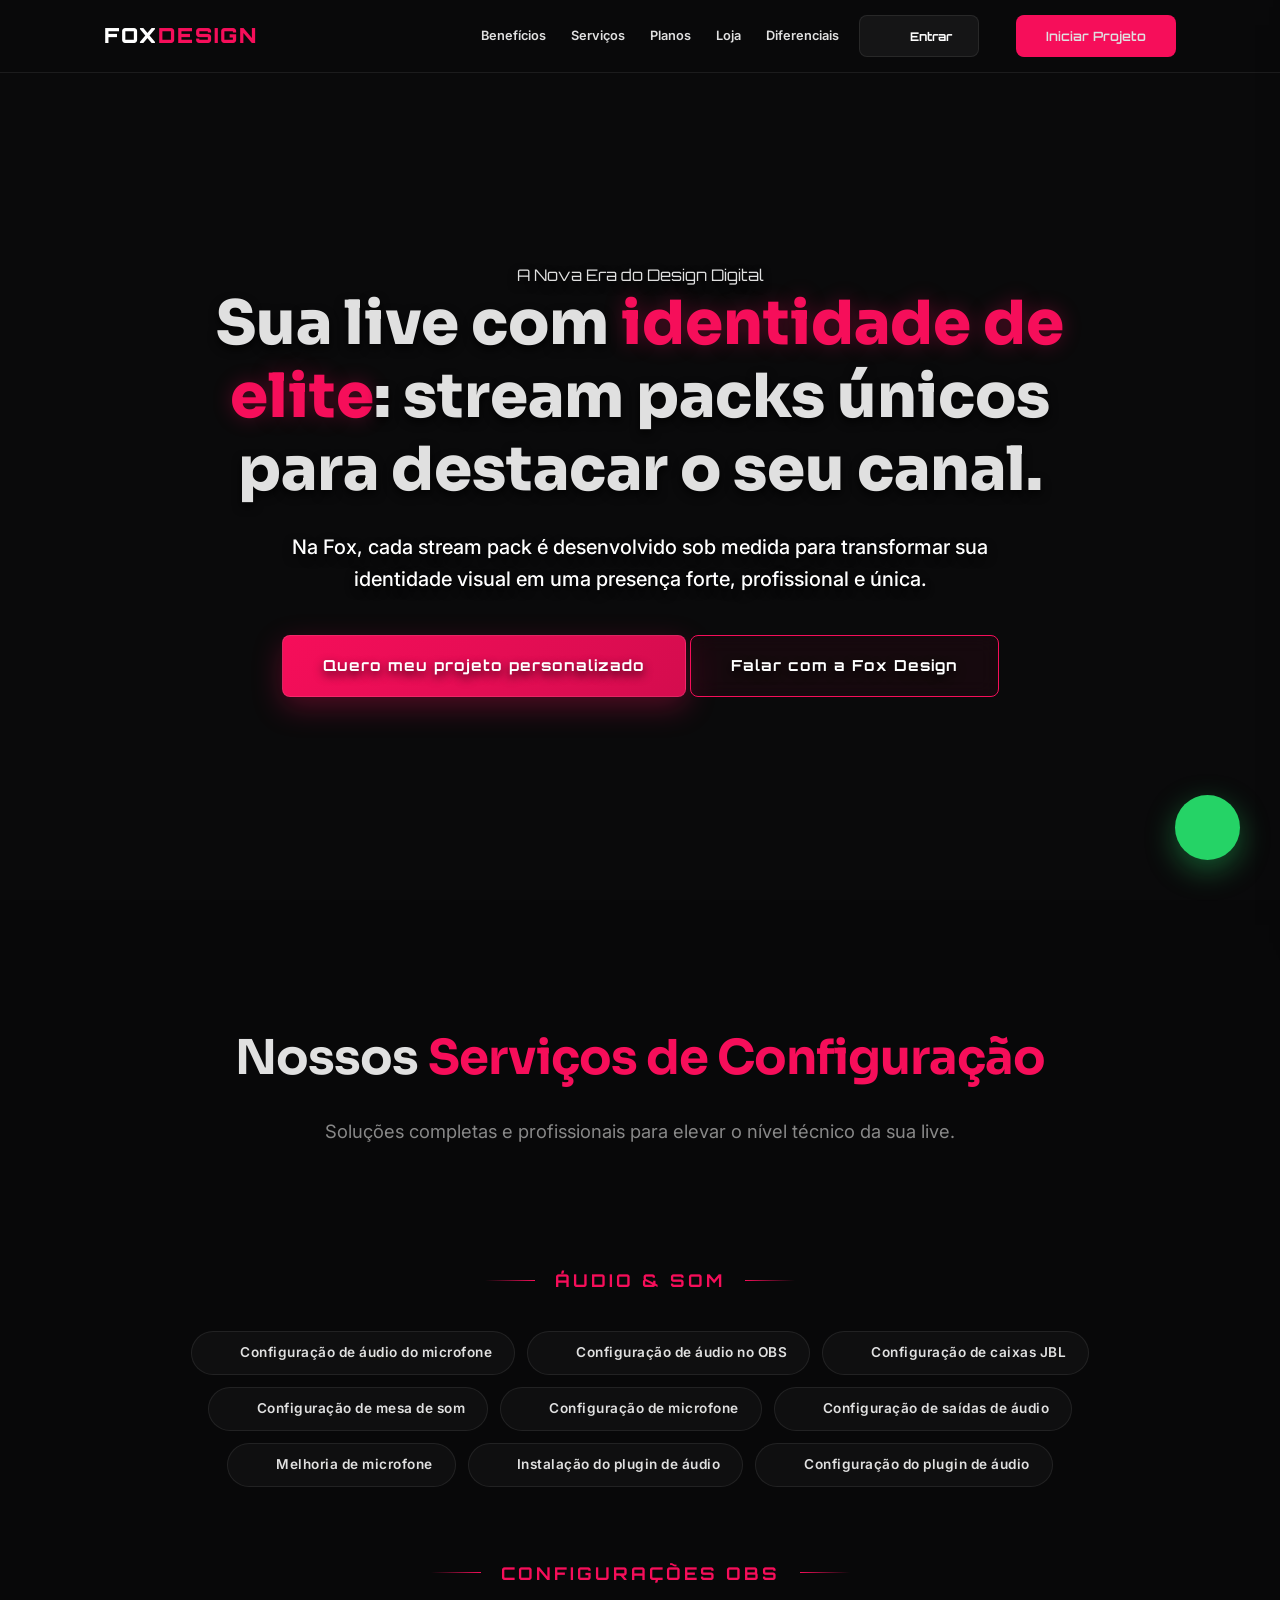
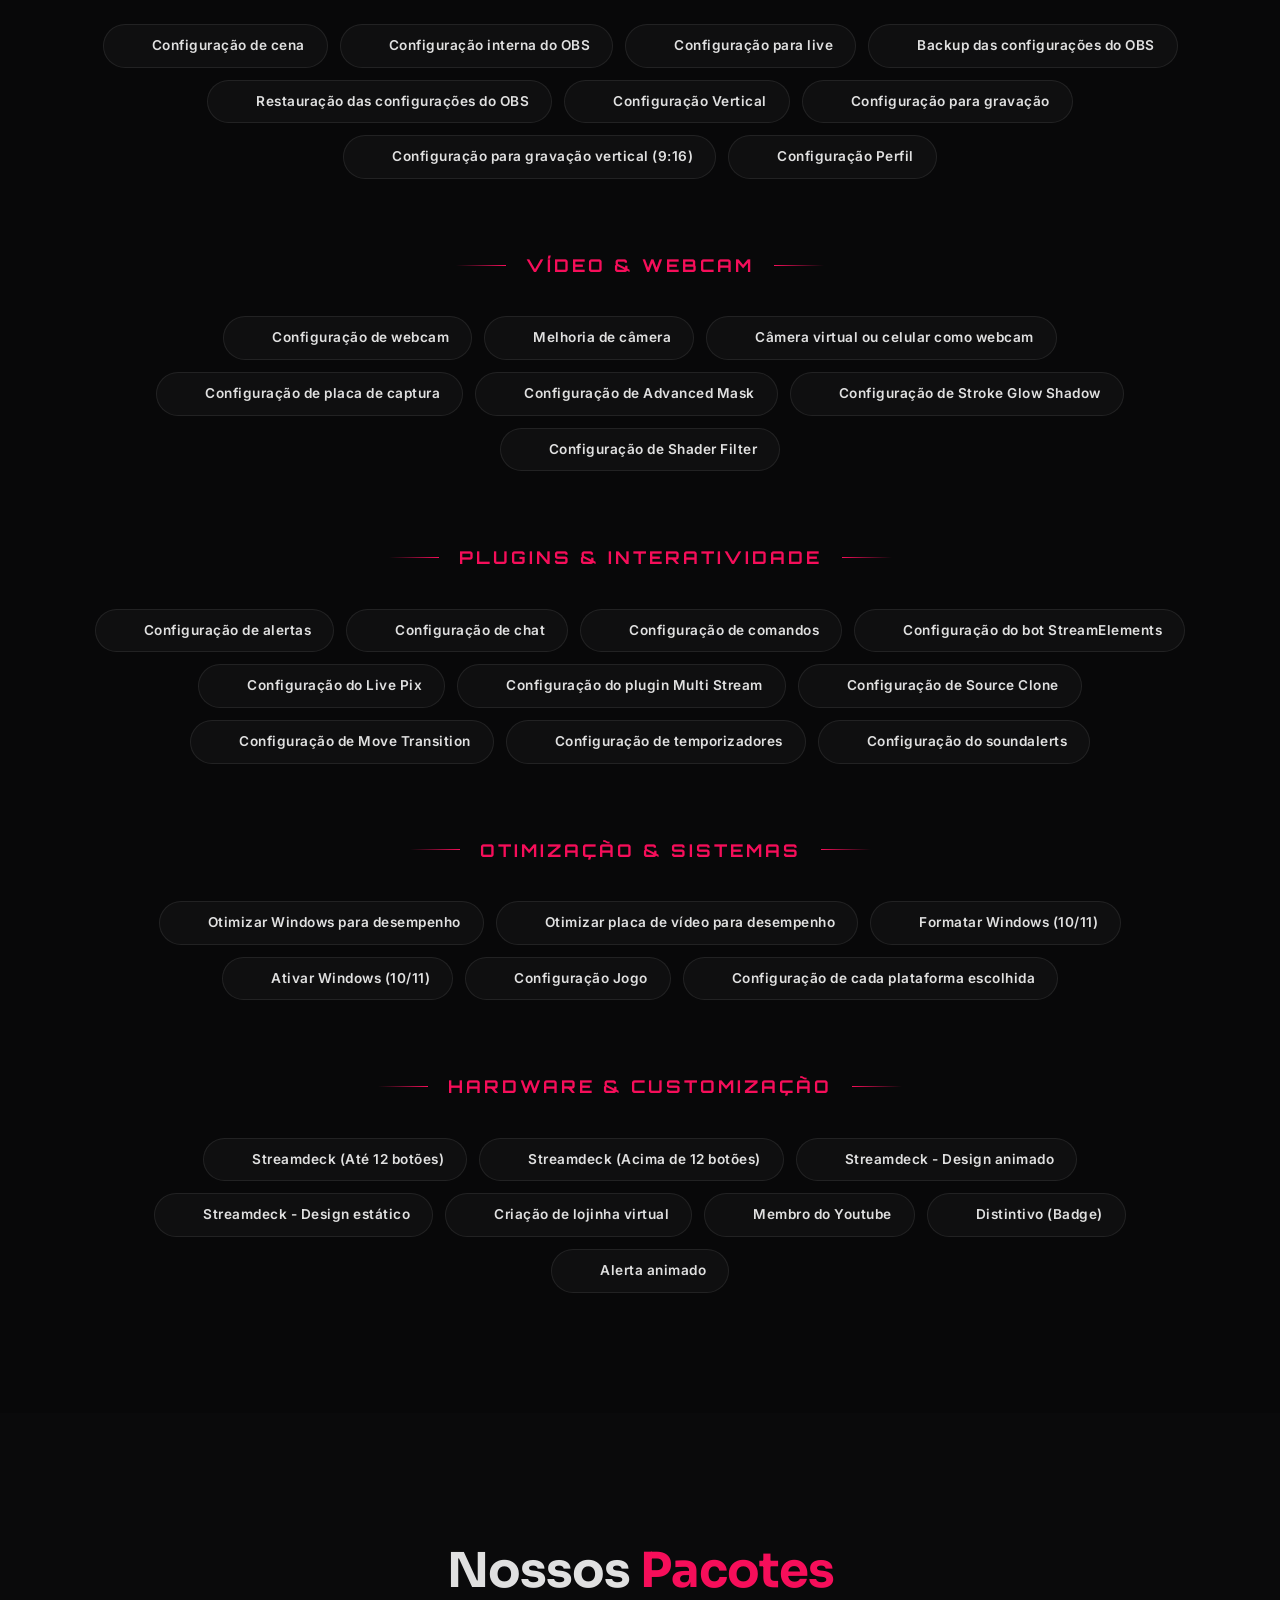
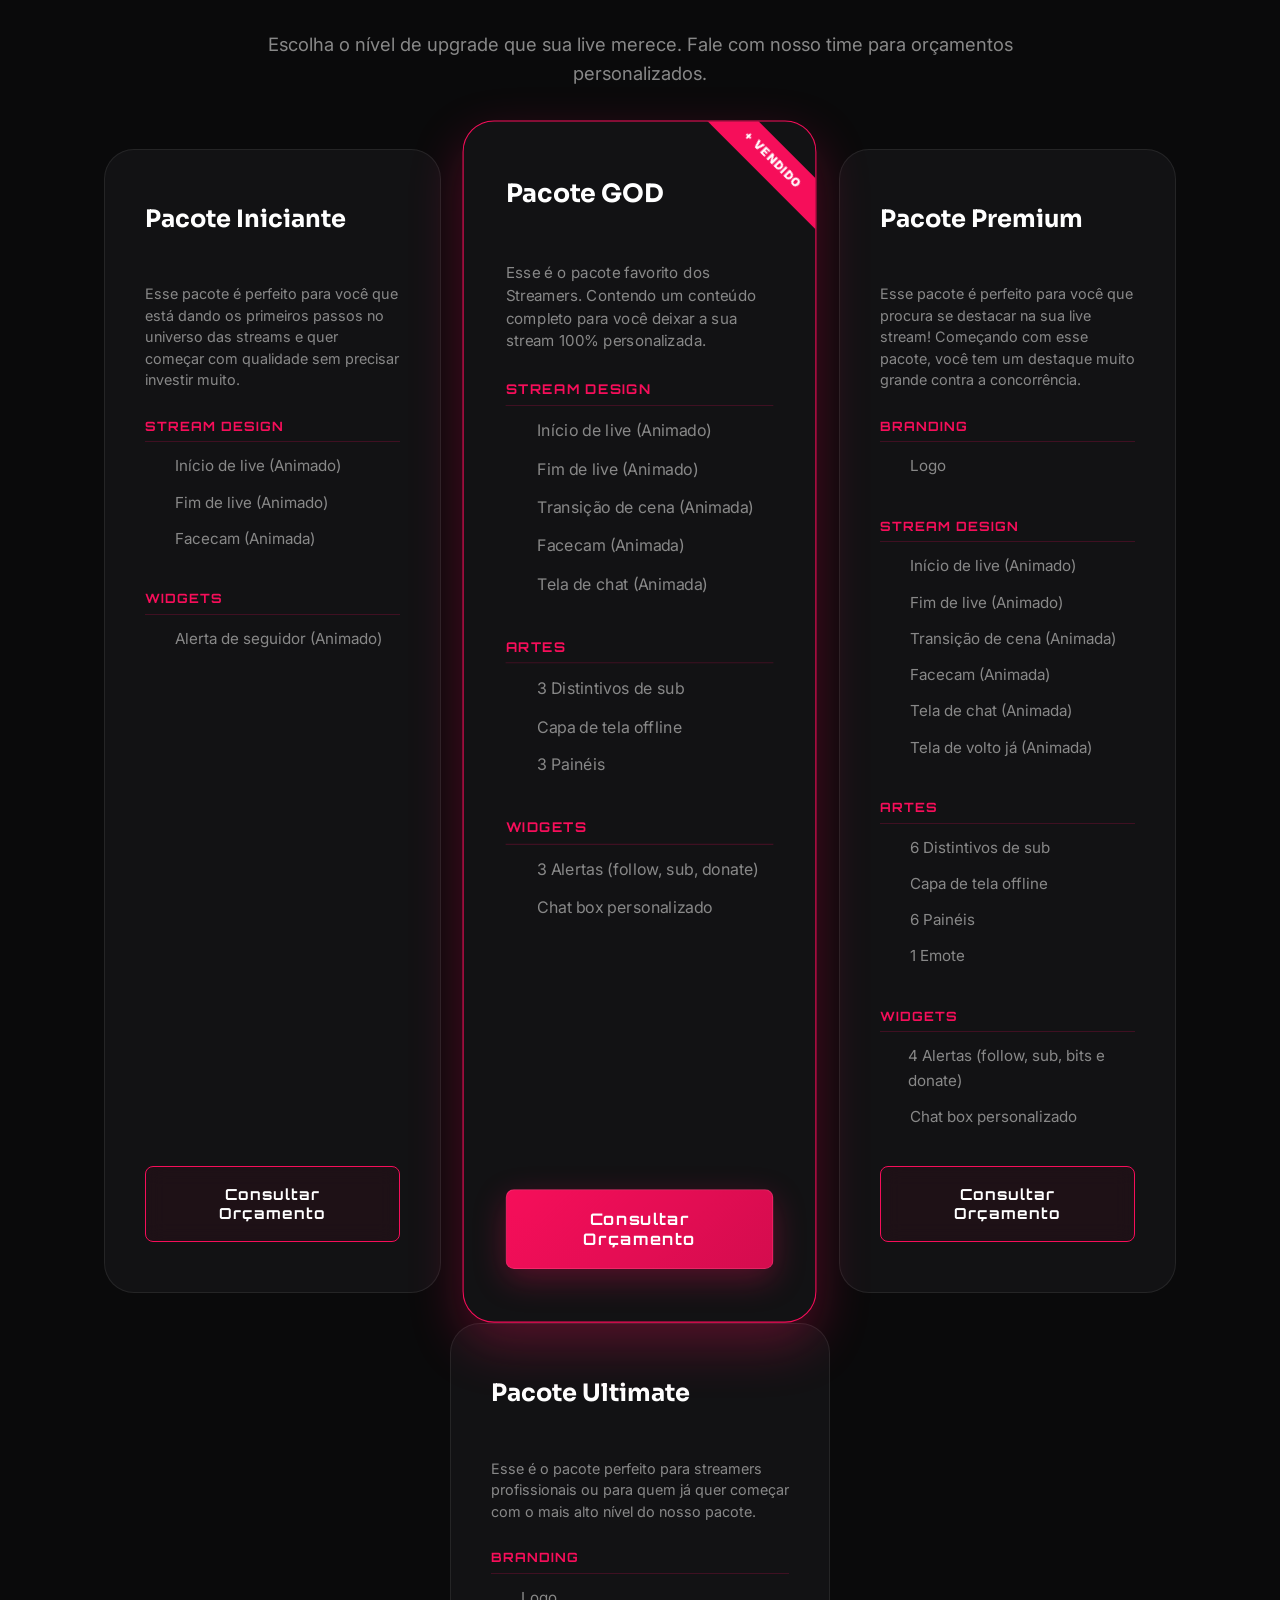
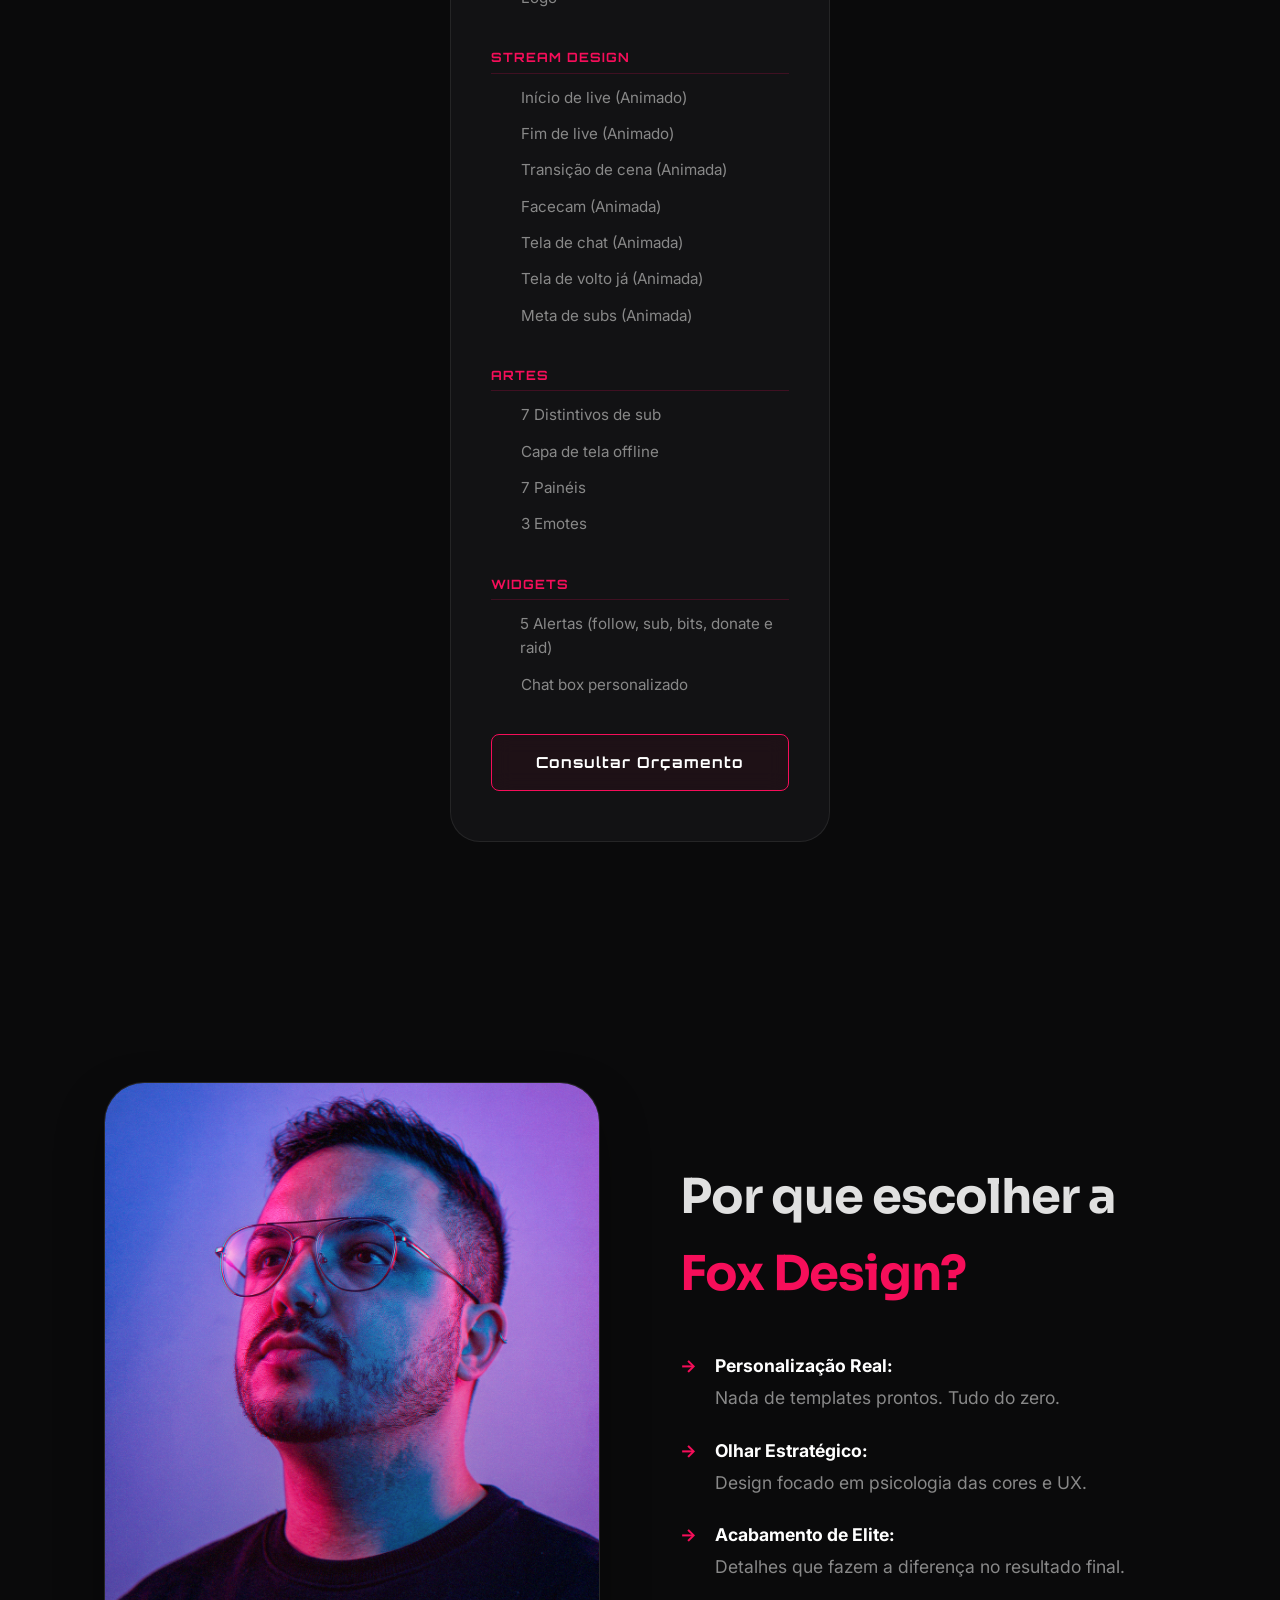
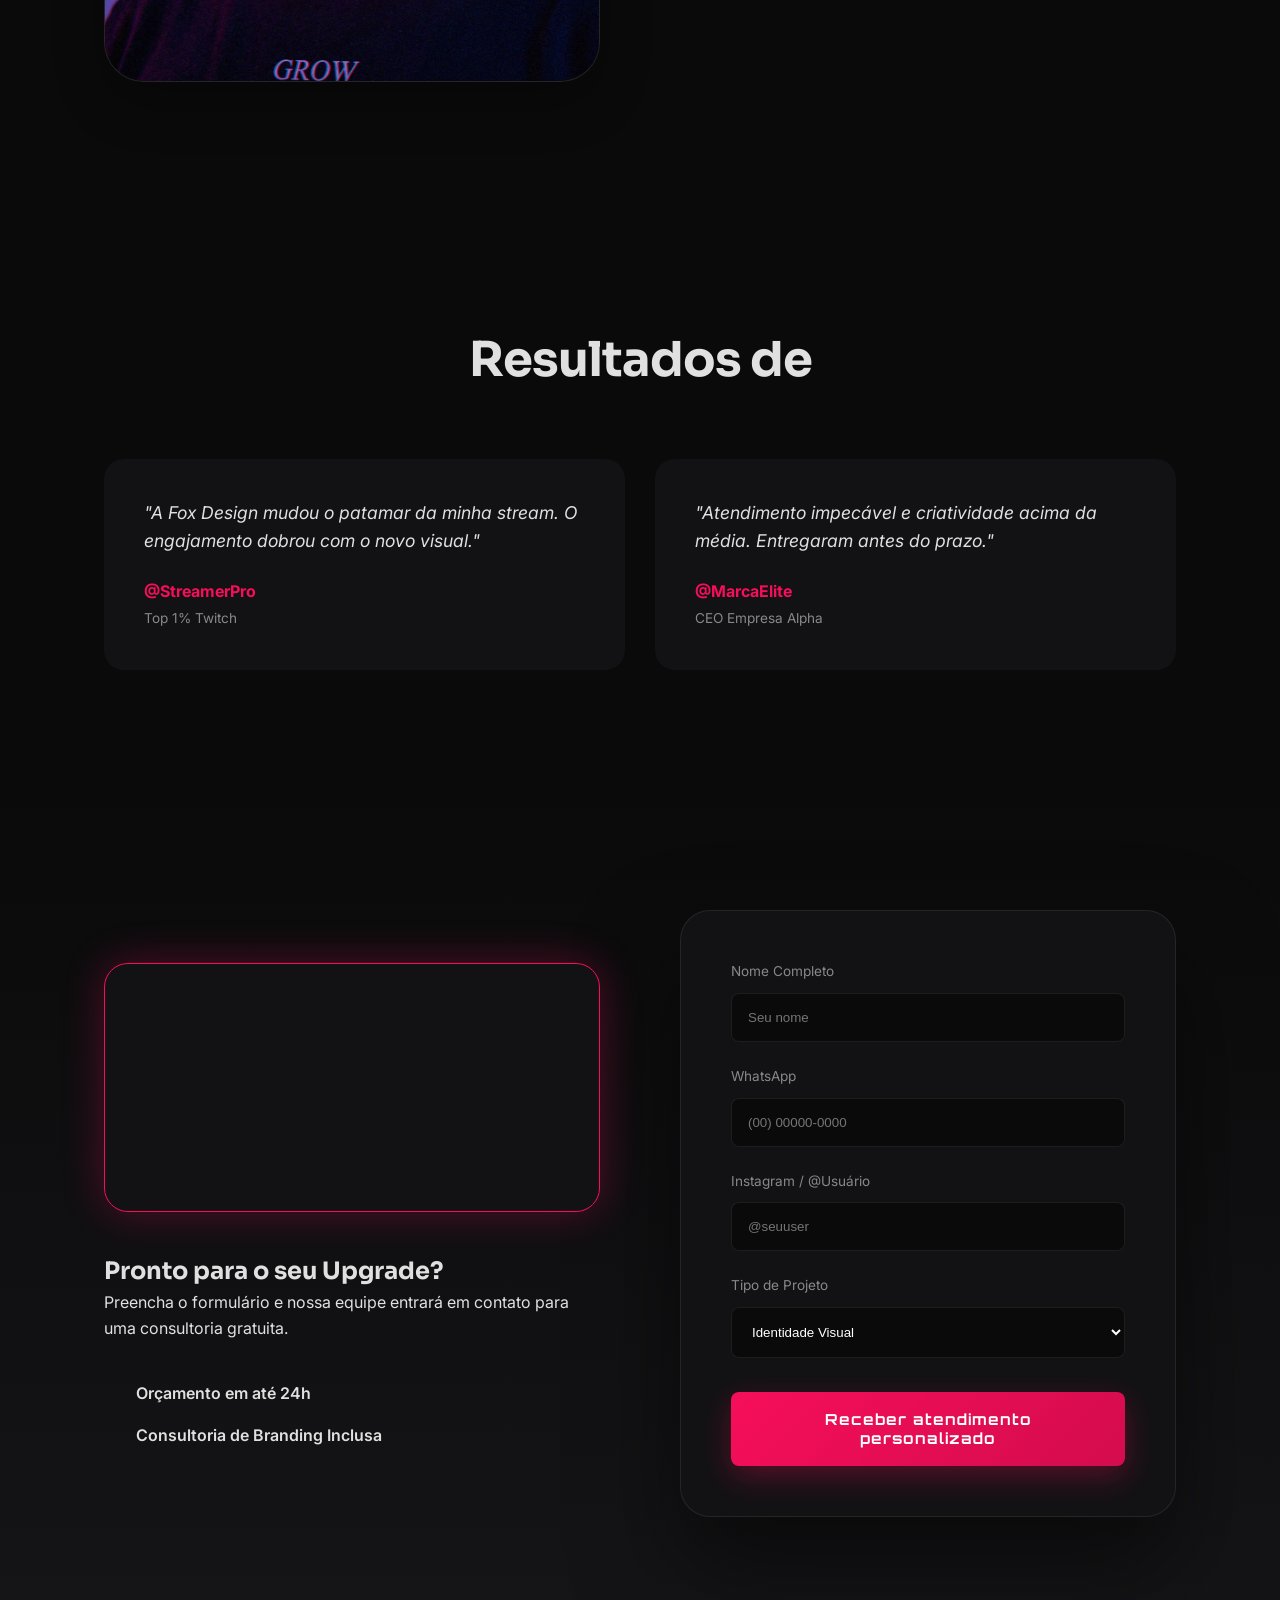
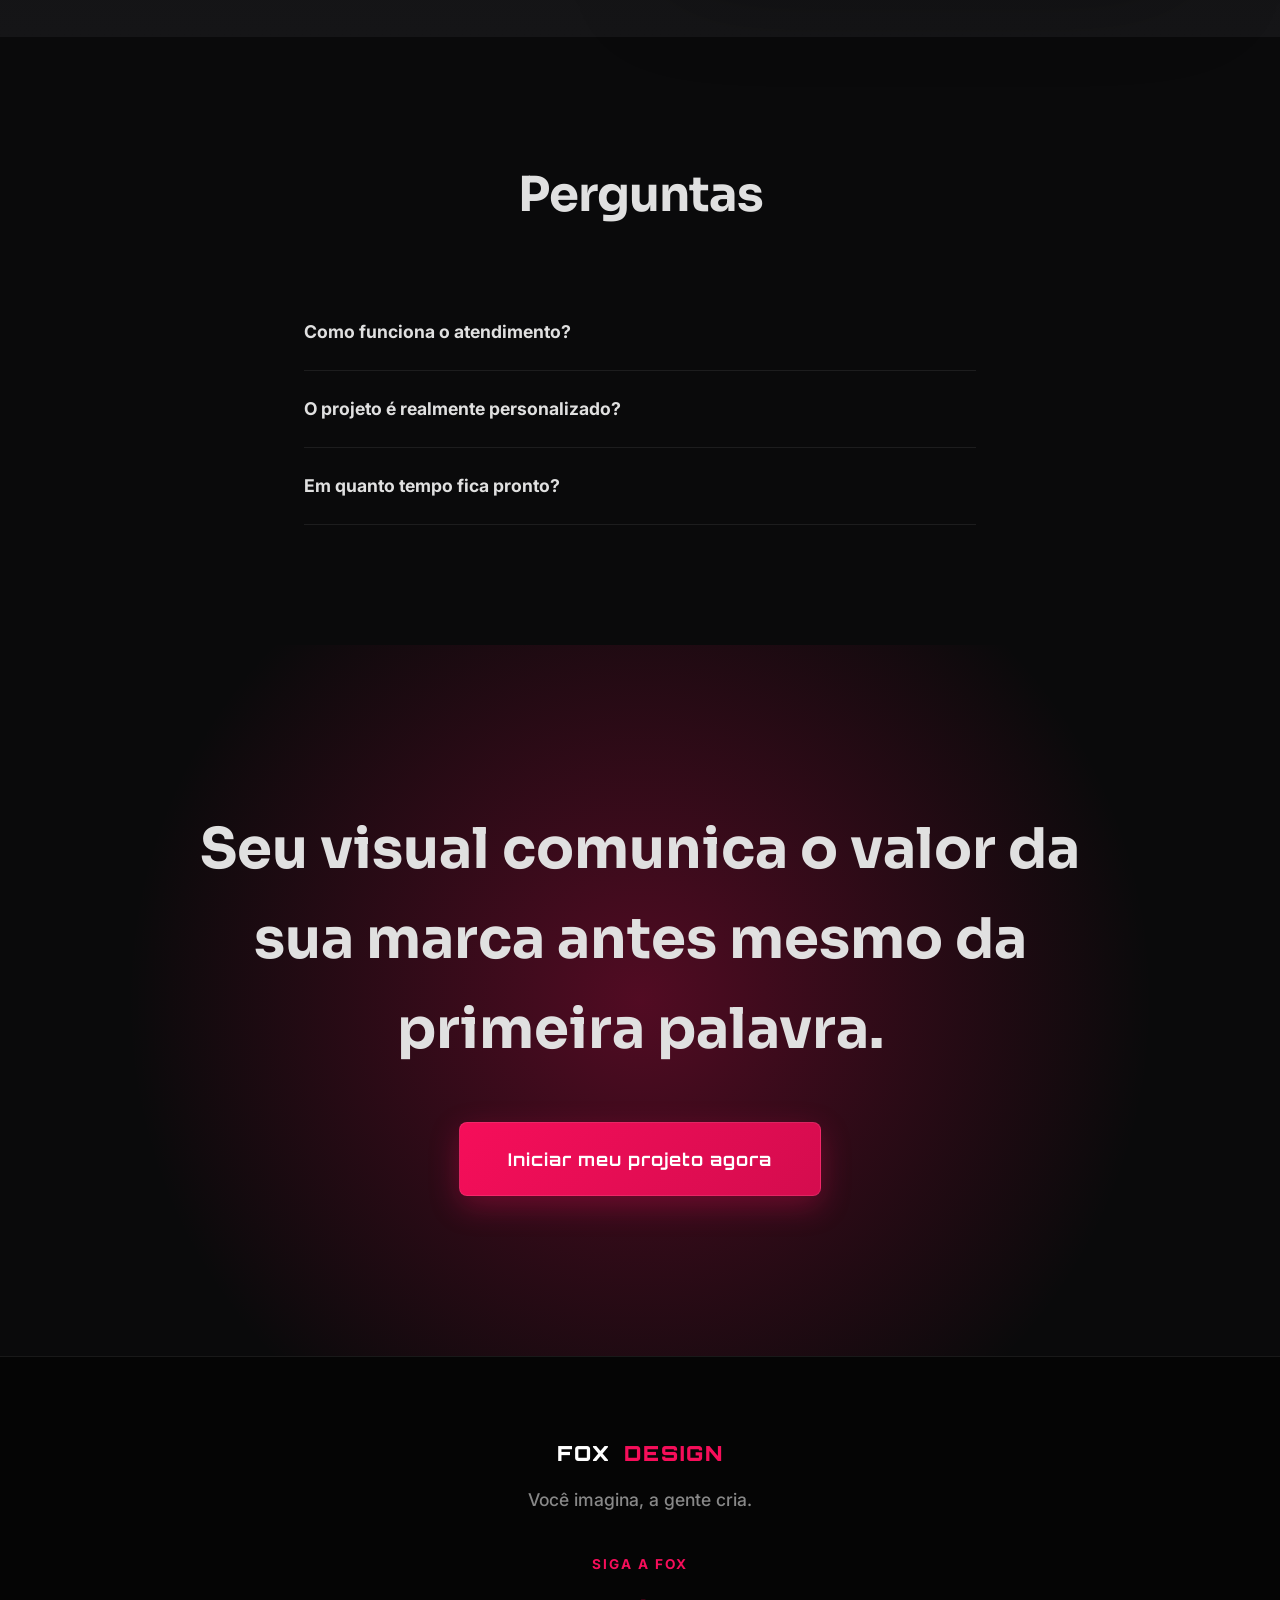
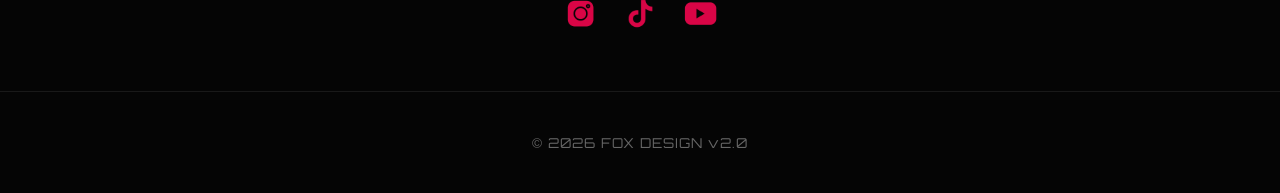
==== index.html @ 7b388c88 "feat: unify auth logic across pages using fox-core.js to ensure persistent login" ====
<!DOCTYPE html>
<html lang="pt-br">
<head>
    <!-- Google tag (gtag.js) -->
    <script async src="https://www.googletagmanager.com/gtag/js?id=G-SNCZE8P1T8"></script>
    <script>
      window.dataLayer = window.dataLayer || [];
      function gtag(){dataLayer.push(arguments);}
      gtag('js', new Date());

      gtag('config', 'G-SNCZE8P1T8');
    </script>
    <meta charset="UTF-8">
    <meta name="viewport" content="width=device-width, initial-scale=1.0">
    <meta http-equiv="Cache-Control" content="no-cache, no-store, must-revalidate">
    <meta http-equiv="Pragma" content="no-cache">
    <meta http-equiv="Expires" content="0">
    
    <!-- SEO & Meta Tags -->
    <title>FOX DESIGN | Identidade Visual Premium para Criadores e Marcas</title>
    <link rel="icon" type="image/png" href="assets/favicon.png">
    <link rel="apple-touch-icon" href="assets/favicon.png">
    <meta name="description" content="Transforme seu perfil em uma marca memorável com design estratégico de elite. Overlays, branding e soluções visuais para streamers e influenciadores.">
    <meta name="keywords" content="design, branding, streamers, overlays, identidade visual, fox design, jarvis ai">
    <meta property="og:title" content="FOX DESIGN | Elite Creative Agency">
    <meta property="og:description" content="O upgrade definitivo para o seu setup e marca digital.">
    <meta property="og:image" content="https://raw.githubusercontent.com/foxdeesignn/fox-design-app/main/story_jarvis_vivo.png">
    
    <!-- Fonts -->
    <link rel="preconnect" href="https://fonts.googleapis.com">
    <link rel="preconnect" href="https://fonts.gstatic.com" crossorigin>
    <link href="https://fonts.googleapis.com/css2?family=Orbitron:wght@400;700;900&family=Sora:wght@300;400;600;800&family=Inter:wght@300;400;700&display=swap" rel="stylesheet">
    
    <!-- Styles -->
    <link rel="stylesheet" href="style.css?v=2.1">
    
    <!-- Lucide Icons (CDN) -->
    <script src="https://unpkg.com/lucide@latest"></script>
    
    <!-- Supabase SDK -->
    <script src="https://cdn.jsdelivr.net/npm/@supabase/supabase-js@2"></script>
</head>
<body>

    <!-- Sticky Header -->
    <header class="main-nav">
        <div class="nav-container">
            <a href="#" class="logo">FOX<span>DESIGN</span></a>
            <nav class="desktop-nav" id="mainNav">
                <a href="#beneficios">Benefícios</a>
                <a href="#servicos">Serviços</a>
                <a href="#planos">Planos</a>
                <a href="loja.html">Loja</a>
                <a href="#por-que-nos">Diferenciais</a>
                <div class="nav-auth-group">
                    <button class="btn-login" id="loginBtn">
                        <i data-lucide="user"></i>
                        <span>Entrar</span>
                    </button>
                    <a href="#contato" class="nav-cta">Iniciar Projeto</a>
                </div>
            </nav>
            <button class="mobile-menu-toggle" id="menuToggle">
                <i data-lucide="menu"></i>
            </button>
        </div>
        <div class="nav-overlay" id="navOverlay"></div>
    </header>

    <!-- 1. Hero Section -->
    <section class="hero">
        <div class="hero-video-bg">
            <video autoplay loop muted playsinline>
                <source src="elgato.mp4" type="video/mp4">
            </video>
        </div>
        <div class="hero-content">
            <span class="badge">A Nova Era do Design Digital</span>
            <h1>Sua live com <span>identidade de elite</span>: stream packs únicos para destacar o seu canal.</h1>
            <p>Na Fox, cada stream pack é desenvolvido sob medida para transformar sua identidade visual em uma presença forte, profissional e única.</p>
            <div class="hero-btns">
                <a href="#contato" class="btn btn-primary">Quero meu projeto personalizado</a>
                <a href="https://wa.me/5516997149568" class="btn btn-secondary">Falar com a Fox Design</a>
            </div>
        </div>
    </section>

    <!-- 3. Serviços -->
    <section id="servicos" class="services">
        <div class="services-container">
            <h2 class="section-title">Nossos <span>Serviços de Configuração</span></h2>
            <p class="section-subtitle">Soluções completas e profissionais para elevar o nível técnico da sua live.</p>
            
            <div class="services-grid-full">
                <!-- Áudio & Som -->
                <h3 class="services-category-title">Áudio & Som</h3>
                <div class="service-card-mini"><i data-lucide="mic"></i> <span>Configuração de áudio do microfone</span></div>
                <div class="service-card-mini"><i data-lucide="volume-2"></i> <span>Configuração de áudio no OBS</span></div>
                <div class="service-card-mini"><i data-lucide="speakers"></i> <span>Configuração de caixas JBL</span></div>
                <div class="service-card-mini"><i data-lucide="music"></i> <span>Configuração de mesa de som</span></div>
                <div class="service-card-mini"><i data-lucide="mic-2"></i> <span>Configuração de microfone</span></div>
                <div class="service-card-mini"><i data-lucide="headphones"></i> <span>Configuração de saídas de áudio</span></div>
                <div class="service-card-mini"><i data-lucide="zap"></i> <span>Melhoria de microfone</span></div>
                <div class="service-card-mini"><i data-lucide="download"></i> <span>Instalação do plugin de áudio</span></div>
                <div class="service-card-mini"><i data-lucide="settings-2"></i> <span>Configuração do plugin de áudio</span></div>

                <!-- Configurações OBS -->
                <h3 class="services-category-title">Configurações OBS</h3>
                <div class="service-card-mini"><i data-lucide="layout"></i> <span>Configuração de cena</span></div>
                <div class="service-card-mini"><i data-lucide="video"></i> <span>Configuração interna do OBS</span></div>
                <div class="service-card-mini"><i data-lucide="monitor"></i> <span>Configuração para live</span></div>
                <div class="service-card-mini"><i data-lucide="save"></i> <span>Backup das configurações do OBS</span></div>
                <div class="service-card-mini"><i data-lucide="refresh-cw"></i> <span>Restauração das configurações do OBS</span></div>
                <div class="service-card-mini"><i data-lucide="smartphone"></i> <span>Configuração Vertical</span></div>
                <div class="service-card-mini"><i data-lucide="clapperboard"></i> <span>Configuração para gravação</span></div>
                <div class="service-card-mini"><i data-lucide="film"></i> <span>Configuração para gravação vertical (9:16)</span></div>
                <div class="service-card-mini"><i data-lucide="user"></i> <span>Configuração Perfil</span></div>

                <!-- Vídeo & Webcam -->
                <h3 class="services-category-title">Vídeo & Webcam</h3>
                <div class="service-card-mini"><i data-lucide="camera"></i> <span>Configuração de webcam</span></div>
                <div class="service-card-mini"><i data-lucide="sparkles"></i> <span>Melhoria de câmera</span></div>
                <div class="service-card-mini"><i data-lucide="smartphone"></i> <span>Câmera virtual ou celular como webcam</span></div>
                <div class="service-card-mini"><i data-lucide="cpu"></i> <span>Configuração de placa de captura</span></div>
                <div class="service-card-mini"><i data-lucide="layers"></i> <span>Configuração de Advanced Mask</span></div>
                <div class="service-card-mini"><i data-lucide="palette"></i> <span>Configuração de Stroke Glow Shadow</span></div>
                <div class="service-card-mini"><i data-lucide="filter"></i> <span>Configuração de Shader Filter</span></div>

                <!-- Plugins & Interatividade -->
                <h3 class="services-category-title">Plugins & Interatividade</h3>
                <div class="service-card-mini"><i data-lucide="bell"></i> <span>Configuração de alertas</span></div>
                <div class="service-card-mini"><i data-lucide="message-square"></i> <span>Configuração de chat</span></div>
                <div class="service-card-mini"><i data-lucide="terminal"></i> <span>Configuração de comandos</span></div>
                <div class="service-card-mini"><i data-lucide="bot"></i> <span>Configuração do bot StreamElements</span></div>
                <div class="service-card-mini"><i data-lucide="dollar-sign"></i> <span>Configuração do Live Pix</span></div>
                <div class="service-card-mini"><i data-lucide="share-2"></i> <span>Configuração do plugin Multi Stream</span></div>
                <div class="service-card-mini"><i data-lucide="copy"></i> <span>Configuração de Source Clone</span></div>
                <div class="service-card-mini"><i data-lucide="move"></i> <span>Configuração de Move Transition</span></div>
                <div class="service-card-mini"><i data-lucide="clock"></i> <span>Configuração de temporizadores</span></div>
                <div class="service-card-mini"><i data-lucide="play"></i> <span>Configuração do soundalerts</span></div>

                <!-- Otimização & Sistemas -->
                <h3 class="services-category-title">Otimização & Sistemas</h3>
                <div class="service-card-mini"><i data-lucide="wind"></i> <span>Otimizar Windows para desempenho</span></div>
                <div class="service-card-mini"><i data-lucide="activity"></i> <span>Otimizar placa de vídeo para desempenho</span></div>
                <div class="service-card-mini"><i data-lucide="hard-drive"></i> <span>Formatar Windows (10/11)</span></div>
                <div class="service-card-mini"><i data-lucide="check-square"></i> <span>Ativar Windows (10/11)</span></div>
                <div class="service-card-mini"><i data-lucide="gamepad-2"></i> <span>Configuração Jogo</span></div>
                <div class="service-card-mini"><i data-lucide="globe"></i> <span>Configuração de cada plataforma escolhida</span></div>

                <!-- Hardware & Customização -->
                <h3 class="services-category-title">Hardware & Customização</h3>
                <div class="service-card-mini"><i data-lucide="grid"></i> <span>Streamdeck (Até 12 botões)</span></div>
                <div class="service-card-mini"><i data-lucide="layout-grid"></i> <span>Streamdeck (Acima de 12 botões)</span></div>
                <div class="service-card-mini"><i data-lucide="smile"></i> <span>Streamdeck - Design animado</span></div>
                <div class="service-card-mini"><i data-lucide="image"></i> <span>Streamdeck - Design estático</span></div>
                <div class="service-card-mini"><i data-lucide="shopping-cart"></i> <span>Criação de lojinha virtual</span></div>
                <div class="service-card-mini"><i data-lucide="youtube"></i> <span>Membro do Youtube</span></div>
                <div class="service-card-mini"><i data-lucide="award"></i> <span>Distintivo (Badge)</span></div>
                <div class="service-card-mini"><i data-lucide="zap"></i> <span>Alerta animado</span></div>
            </div>
        </div>
    </section>

    <!-- 3.5 Nossos Pacotes (Checkout Mercado Pago) -->
    <section id="planos" class="pricing">
        <div class="container">
            <h2 class="section-title">Nossos <span>Pacotes</span></h2>
            <p class="section-subtitle">Escolha o nível de upgrade que sua live merece. Fale com nosso time para orçamentos personalizados.</p>
            
            <div class="pricing-grid">
                <!-- Pacote Iniciante -->
                <div class="pricing-card" data-glow>
                    <div data-glow></div>
                    <div class="pricing-header">
                        <h3>Pacote Iniciante</h3>
                    </div>
                    <p class="package-desc">Esse pacote é perfeito para você que está dando os primeiros passos no universo das streams e quer começar com qualidade sem precisar investir muito.</p>
                    
                    <h4 class="feature-category">STREAM DESIGN</h4>
                    <ul class="pricing-features">
                        <li><i data-lucide="check-circle"></i> Início de live (Animado)</li>
                        <li><i data-lucide="check-circle"></i> Fim de live (Animado)</li>
                        <li><i data-lucide="check-circle"></i> Facecam (Animada)</li>
                    </ul>

                    <h4 class="feature-category">WIDGETS</h4>
                    <ul class="pricing-features">
                        <li><i data-lucide="check-circle"></i> Alerta de seguidor (Animado)</li>
                    </ul>
                    <button onclick="startCheckout('pacote_iniciante')" class="btn btn-secondary" style="margin-top: auto;">Consultar Orçamento</button>
                </div>

                <!-- Pacote God -->
                <div class="pricing-card featured" data-glow>
                    <div data-glow></div>
                    <div class="pricing-badge">+ VENDIDO</div>
                    <div class="pricing-header">
                        <h3>Pacote GOD</h3>
                    </div>
                    <p class="package-desc">Esse é o pacote favorito dos Streamers. Contendo um conteúdo completo para você deixar a sua stream 100% personalizada.</p>
                    
                    <h4 class="feature-category">STREAM DESIGN</h4>
                    <ul class="pricing-features">
                        <li><i data-lucide="check-circle"></i> Início de live (Animado)</li>
                        <li><i data-lucide="check-circle"></i> Fim de live (Animado)</li>
                        <li><i data-lucide="check-circle"></i> Transição de cena (Animada)</li>
                        <li><i data-lucide="check-circle"></i> Facecam (Animada)</li>
                        <li><i data-lucide="check-circle"></i> Tela de chat (Animada)</li>
                    </ul>

                    <h4 class="feature-category">ARTES</h4>
                    <ul class="pricing-features">
                        <li><i data-lucide="check-circle"></i> 3 Distintivos de sub</li>
                        <li><i data-lucide="check-circle"></i> Capa de tela offline</li>
                        <li><i data-lucide="check-circle"></i> 3 Painéis</li>
                    </ul>

                    <h4 class="feature-category">WIDGETS</h4>
                    <ul class="pricing-features">
                        <li><i data-lucide="check-circle"></i> 3 Alertas (follow, sub, donate)</li>
                        <li><i data-lucide="check-circle"></i> Chat box personalizado</li>
                    </ul>
                    <button onclick="startCheckout('pacote_god')" class="btn btn-primary" style="margin-top: auto;">Consultar Orçamento</button>
                </div>

                <!-- Pacote Premium -->
                <div class="pricing-card" data-glow>
                    <div data-glow></div>
                    <div class="pricing-header">
                        <h3>Pacote Premium</h3>
                    </div>
                    <p class="package-desc">Esse pacote é perfeito para você que procura se destacar na sua live stream! Começando com esse pacote, você tem um destaque muito grande contra a concorrência.</p>
                    
                    <h4 class="feature-category">BRANDING</h4>
                    <ul class="pricing-features">
                        <li><i data-lucide="check-circle"></i> Logo</li>
                    </ul>

                    <h4 class="feature-category">STREAM DESIGN</h4>
                    <ul class="pricing-features">
                        <li><i data-lucide="check-circle"></i> Início de live (Animado)</li>
                        <li><i data-lucide="check-circle"></i> Fim de live (Animado)</li>
                        <li><i data-lucide="check-circle"></i> Transição de cena (Animada)</li>
                        <li><i data-lucide="check-circle"></i> Facecam (Animada)</li>
                        <li><i data-lucide="check-circle"></i> Tela de chat (Animada)</li>
                        <li><i data-lucide="check-circle"></i> Tela de volto já (Animada)</li>
                    </ul>

                    <h4 class="feature-category">ARTES</h4>
                    <ul class="pricing-features">
                        <li><i data-lucide="check-circle"></i> 6 Distintivos de sub</li>
                        <li><i data-lucide="check-circle"></i> Capa de tela offline</li>
                        <li><i data-lucide="check-circle"></i> 6 Painéis</li>
                        <li><i data-lucide="check-circle"></i> 1 Emote</li>
                    </ul>

                    <h4 class="feature-category">WIDGETS</h4>
                    <ul class="pricing-features">
                        <li><i data-lucide="check-circle"></i> 4 Alertas (follow, sub, bits e donate)</li>
                        <li><i data-lucide="check-circle"></i> Chat box personalizado</li>
                    </ul>
                    <button onclick="startCheckout('pacote_premium')" class="btn btn-secondary" style="margin-top: auto;">Consultar Orçamento</button>
                </div>

                <!-- Pacote Ultimate -->
                <div class="pricing-card" data-glow>
                    <div data-glow></div>
                    <div class="pricing-header">
                        <h3>Pacote Ultimate</h3>
                    </div>
                    <p class="package-desc">Esse é o pacote perfeito para streamers profissionais ou para quem já quer começar com o mais alto nível do nosso pacote.</p>
                    
                    <h4 class="feature-category">BRANDING</h4>
                    <ul class="pricing-features">
                        <li><i data-lucide="check-circle"></i> Logo</li>
                    </ul>

                    <h4 class="feature-category">STREAM DESIGN</h4>
                    <ul class="pricing-features">
                        <li><i data-lucide="check-circle"></i> Início de live (Animado)</li>
                        <li><i data-lucide="check-circle"></i> Fim de live (Animado)</li>
                        <li><i data-lucide="check-circle"></i> Transição de cena (Animada)</li>
                        <li><i data-lucide="check-circle"></i> Facecam (Animada)</li>
                        <li><i data-lucide="check-circle"></i> Tela de chat (Animada)</li>
                        <li><i data-lucide="check-circle"></i> Tela de volto já (Animada)</li>
                        <li><i data-lucide="check-circle"></i> Meta de subs (Animada)</li>
                    </ul>

                    <h4 class="feature-category">ARTES</h4>
                    <ul class="pricing-features">
                        <li><i data-lucide="check-circle"></i> 7 Distintivos de sub</li>
                        <li><i data-lucide="check-circle"></i> Capa de tela offline</li>
                        <li><i data-lucide="check-circle"></i> 7 Painéis</li>
                        <li><i data-lucide="check-circle"></i> 3 Emotes</li>
                    </ul>

                    <h4 class="feature-category">WIDGETS</h4>
                    <ul class="pricing-features">
                        <li><i data-lucide="check-circle"></i> 5 Alertas (follow, sub, bits, donate e raid)</li>
                        <li><i data-lucide="check-circle"></i> Chat box personalizado</li>
                    </ul>
                    <button onclick="startCheckout('pacote_ultimate')" class="btn btn-secondary" style="margin-top: auto;">Consultar Orçamento</button>
                </div>
            </div>
        </div>
    </section>

    <!-- 4. Por que a Fox? -->
    <section id="por-que-nos" class="why-us">
        <div class="container grid-split">
            <div class="why-image">
                <img src="assets/foto-thiago.jpg" alt="Thiago Sobral - Founder da Fox Design" class="founder-photo">
                <div class="glow-box"></div>
            </div>
            <div class="why-content">
                <h2 class="section-title">Por que escolher a <span>Fox Design?</span></h2>
                <ul class="differentiators">
                    <li><strong>Personalização Real:</strong> Nada de templates prontos. Tudo do zero.</li>
                    <li><strong>Olhar Estratégico:</strong> Design focado em psicologia das cores e UX.</li>
                    <li><strong>Acabamento de Elite:</strong> Detalhes que fazem a diferença no resultado final.</li>
                </ul>
            </div>
        </div>
    </section>

    <!-- 5. Prova Social -->
    <section class="testimonials">
        <div class="container text-center">
            <h2 class="section-title">Resultados de <span>Impacto</span></h2>
            <div class="testimonials-slider">
                <div class="testimonial-card">
                    <p>"A Fox Design mudou o patamar da minha stream. O engajamento dobrou com o novo visual."</p>
                    <div class="user-info">
                        <strong>@StreamerPro</strong>
                        <span>Top 1% Twitch</span>
                    </div>
                </div>
                <div class="testimonial-card">
                    <p>"Atendimento impecável e criatividade acima da média. Entregaram antes do prazo."</p>
                    <div class="user-info">
                        <strong>@MarcaElite</strong>
                        <span>CEO Empresa Alpha</span>
                    </div>
                </div>
            </div>
        </div>
    </section>

    <!-- 6. Captação de Leads -->
    <section id="contato" class="lead-capture">
        <div class="container grid-split">
            <div class="lead-text">
                <div class="lead-video-wrapper">
                    <video autoplay loop muted playsinline class="lead-video">
                        <source src="arma3d.mp4" type="video/mp4">
                    </video>
                </div>
                <h2>Pronto para o seu <span>Upgrade?</span></h2>
                <p>Preencha o formulário e nossa equipe entrará em contato para uma consultoria gratuita.</p>
                <div class="lead-features">
                    <div class="f-item"><i data-lucide="check"></i> Orçamento em até 24h</div>
                    <div class="f-item"><i data-lucide="check"></i> Consultoria de Branding Inclusa</div>
                </div>
            </div>
            <div class="lead-form-box">
                <form action="https://formspree.io/f/xnjgzzpr" method="POST" id="foxForm">
                    <!-- Configurações Formspree -->
                    <input type="hidden" name="_subject" value="NOVO LEAD: Fox Design Landing Page">
                    <input type="hidden" name="_next" value="https://foxdeesignn.github.io/fox-design-app/">
                    <input type="text" name="_gotcha" style="display:none"> <!-- Honeypot para evitar spam -->
                    
                    <div class="input-group">
                        <label>Nome Completo</label>
                        <input type="text" name="Nome" placeholder="Seu nome" required>
                    </div>
                    <div class="input-group">
                        <label>WhatsApp</label>
                        <input type="tel" name="WhatsApp" placeholder="(00) 00000-0000" required>
                    </div>
                    <div class="input-group">
                        <label>Instagram / @Usuário</label>
                        <input type="text" name="Instagram" placeholder="@seuuser" required>
                    </div>
                    <div class="input-group">
                        <label>Tipo de Projeto</label>
                        <select name="Projeto">
                            <option value="Identidade Visual">Identidade Visual</option>
                            <option value="Pack para Streamer">Pack para Streamer</option>
                            <option value="Serviços de configuração">Serviços de configuração</option>
                            <option value="Social Media">Social Media</option>
                            <option value="Outros">Outros</option>
                        </select>
                    </div>
                    <button type="submit" class="btn btn-primary btn-full">Receber atendimento personalizado</button>
                </form>
            </div>
        </div>
    </section>

    <!-- 7. FAQ -->
    <section class="faq">
        <div class="container small">
            <h2 class="section-title text-center">Perguntas <span>Frequentes</span></h2>
            <div class="accordion">
                <div class="accordion-item">
                    <div class="accordion-header">Como funciona o atendimento? <i data-lucide="chevron-down"></i></div>
                    <div class="accordion-body">Nosso processo começa com um briefing detalhado para entender sua essência e objetivos.</div>
                </div>
                <div class="accordion-item">
                    <div class="accordion-header">O projeto é realmente personalizado? <i data-lucide="chevron-down"></i></div>
                    <div class="accordion-body">Sim, não utilizamos templates. Cada pixel é criado exclusivamente para sua marca.</div>
                </div>
                <div class="accordion-item">
                    <div class="accordion-header">Em quanto tempo fica pronto? <i data-lucide="chevron-down"></i></div>
                    <div class="accordion-body">Depende da complexidade, mas a média para identidades visuais é de 7 a 15 dias úteis.</div>
                </div>
            </div>
        </div>
    </section>

    <!-- 8. CTA Final -->
    <section class="final-cta">
        <div class="container text-center">
            <h2>Seu visual comunica o valor da sua marca <span>antes mesmo da primeira palavra.</span></h2>
            <a href="#contato" class="btn btn-primary btn-large">Iniciar meu projeto agora</a>
        </div>
    </section>

    <!-- 9. Footer -->
    <footer>
        <div class="container footer-grid">
            <div class="footer-center">
                <a href="#" class="logo footer-logo">FOX<span>DESIGN</span></a>
                <p class="footer-tagline">Você imagina, a gente cria.</p>
            </div>
            <div class="footer-social">
                <h4>Siga a Fox</h4>
                <div class="social-icons">
                    <a href="https://www.instagram.com/foxdesignn/" target="_blank" title="Instagram"><img src="ig.png" alt="Instagram"></a>
                    <a href="https://www.tiktok.com/@foxdesignn" target="_blank" title="TikTok"><img src="tk.png" alt="TikTok"></a>
                    <a href="https://www.youtube.com/@dicasfoxdesignn" target="_blank" title="YouTube"><img src="yt.png" alt="YouTube"></a>
                </div>
            </div>
        </div>
        <div class="footer-bottom">
            <p>&copy; 2026 FOX DESIGN v2.0</p>
        </div>
    </footer>

    <!-- Login Modal Overlay -->
    <div id="authModal" class="modal-overlay">
        <div class="modal-content glass-effect">
            <button class="modal-close" id="closeAuthModal">&times;</button>
            <div class="auth-box">
                <div class="auth-header">
                    <h2 id="authTitle">Acesse sua Área <span>Fox Store</span></h2>
                    <p id="authSubtitle">Entre para gerenciar seus ativos e pedidos.</p>
                </div>
                
                <form id="authForm" class="auth-form">
                    <div class="input-group">
                        <label>E-mail</label>
                        <input type="email" id="authEmail" placeholder="seu@email.com" required>
                    </div>
                    <div class="input-group" id="passwordGroup">
                        <label>Senha</label>
                        <input type="password" id="authPassword" placeholder="••••••••" required>
                    </div>
                    <button type="submit" id="authSubmitBtn" class="btn btn-primary btn-full">Entrar</button>
                </form>

                <div class="auth-divider">
                    <span>ou</span>
                </div>

                <button id="googleLoginBtn" class="btn btn-google btn-full">
                    <img src="https://www.gstatic.com/firebasejs/ui/2.0.0/images/auth/google.svg" alt="Google">
                    Continuar com Google
                </button>

                <div class="auth-footer">
                    <p id="authSwitchText">Não tem uma conta? <a href="javascript:void(0)" id="switchToSignUp">Criar conta</a></p>
                </div>
            </div>
        </div>
    </div>

    <!-- Client Area Off-canvas Panel -->
    <aside id="clientPanel" class="offcanvas-panel glass-effect">
        <div class="panel-header">
            <h3>Meu Perfil <span>Fox</span></h3>
            <button class="panel-close" id="closeClientPanel">&times;</button>
        </div>

        <div class="panel-content">
            <div class="profile-upload-section">
                <div class="avatar-wrapper" id="avatarClick">
                    <img id="panelAvatar" src="https://www.gravatar.com/avatar/?d=mp" alt="Avatar">
                    <div class="avatar-overlay">
                        <i data-lucide="camera"></i>
                    </div>
                </div>
                <input type="file" id="avatarInput" accept="image/*" style="display: none;">
                <p class="upload-hint">Clique para mudar sua foto</p>
            </div>

            <form id="profileForm" class="auth-form">
                <div class="input-group">
                    <label>Nome Completo</label>
                    <input type="text" id="profileName" placeholder="Seu nome">
                </div>
                <div class="input-group">
                    <label>WhatsApp / Telefone</label>
                    <input type="tel" id="profilePhone" placeholder="(00) 00000-0000">
                </div>
                <div class="input-group">
                    <label>Instagram (@usuario)</label>
                    <input type="text" id="profileInstagram" placeholder="@seuuser">
                </div>
                <button type="submit" id="saveProfileBtn" class="btn btn-primary btn-full">Salvar Alterações</button>
            </form>

            <div class="panel-section" style="margin-top: 30px; padding-top: 20px; border-top: 1px solid var(--glass-border);">
                <button id="openDownloadsBtn" class="btn btn-secondary btn-full">
                    <i data-lucide="download-cloud"></i> Meus Produtos / Downloads
                </button>
            </div>

            <div class="panel-footer">
                <button id="logoutBtn" class="btn btn-secondary btn-full">
                    <i data-lucide="log-out"></i> Sair da Conta
                </button>
            </div>
        </div>
    </aside>

    <!-- Downloads / Member Area Modal -->
    <div id="downloadsModal" class="modal-overlay">
        <div class="modal-content glass-effect" style="max-width: 600px;">
            <button class="modal-close" id="closeDownloadsModal">&times;</button>
            <div class="auth-box">
                <div class="auth-header">
                    <h2>Área de <span>Downloads Fox</span></h2>
                    <p>Aqui você encontra o histórico dos seus ativos de elite.</p>
                </div>
                
                <div id="ordersList" class="orders-container">
                    <!-- Preenchido via JS -->
                    <div class="loading-spinner">Buscando seus ativos...</div>
                </div>

                <div class="auth-footer" style="margin-top: 20px;">
                    <p>Precisa de ajuda? <a href="mailto:suportefoxdesignn@gmail.com">suportefoxdesignn@gmail.com</a></p>
                </div>
            </div>
        </div>
    </div>

    <!-- Floating WhatsApp -->
    <a href="https://wa.me/5516997149568" class="whatsapp-float">
        <i data-lucide="message-circle"></i>
    </a>

    <!-- Scripts -->
    <script src="fox-core.js?v=3.1"></script>
    <script>
        // Inicialização garantida
        window.addEventListener('DOMContentLoaded', () => {
            if (typeof lucide !== 'undefined') {
                lucide.createIcons();
            }
        });
    </script>
</body>
</html>
---- style.css ----
/* --- VARIABLES --- */
:root {
    --bg-main: #0A0A0B;
    --bg-secondary: #121214;
    --fox-orange: #f60e5a;
    --fox-orange-glow: rgba(246, 14, 90, 0.3);
    --text-primary: #E0E0E0;
    --text-secondary: #888888;
    --white: #FFFFFF;
    --glass: rgba(255, 255, 255, 0.03);
    --glass-border: rgba(255, 255, 255, 0.08);
    --transition: all 0.4s cubic-bezier(0.16, 1, 0.3, 1);
}

/* --- RESET & BASE --- */
* { margin: 0; padding: 0; box-sizing: border-box; }
html { scroll-behavior: smooth; }

body {
    background-color: var(--bg-main);
    color: var(--text-primary);
    font-family: 'Inter', sans-serif;
    line-height: 1.6;
    overflow-x: hidden;
}

h1, h2, h3, .logo { font-family: 'Sora', sans-serif; }
.logo, .btn, .badge, .status-badge { font-family: 'Orbitron', sans-serif; }

.container { max-width: 1200px; margin: 0 auto; padding: 0 5%; }
.container.small { max-width: 800px; }
.text-center { text-align: center; }

/* --- NAVIGATION --- */
.main-nav {
    position: fixed;
    top: 0; width: 100%;
    padding: 15px 0;
    background: rgba(10, 10, 11, 0.85);
    backdrop-filter: blur(20px);
    border-bottom: 1px solid var(--glass-border);
    z-index: 1000;
    transition: var(--transition);
}

.nav-container {
    max-width: 1200px;
    margin: 0 auto;
    padding: 0 5%;
    display: flex;
    justify-content: space-between;
    align-items: center;
}

.logo {
    font-size: 1.3rem;
    font-weight: 900;
    color: var(--white);
    text-decoration: none;
    letter-spacing: 2px;
    display: flex;
    align-items: center;
    z-index: 1001;
}

.logo span {
    color: var(--fox-orange);
}

.desktop-nav {
    display: flex;
    align-items: center;
}

.desktop-nav a {
    color: var(--text-primary);
    text-decoration: none;
    margin-left: 25px;
    font-size: 0.8rem;
    font-weight: 600;
    transition: var(--transition);
    position: relative;
    padding: 5px 0;
}

.desktop-nav a:hover {
    color: var(--fox-orange);
}

.nav-auth-group {
    display: flex !important;
    align-items: center;
    margin-left: 20px;
    gap: 12px;
    visibility: visible !important;
    opacity: 1 !important;
}

.btn-login {
    display: inline-flex !important;
    background: rgba(255, 255, 255, 0.05);
    border: 1px solid var(--glass-border);
    color: var(--white);
    padding: 0 18px;
    height: 42px;
    border-radius: 8px;
    font-family: 'Orbitron', sans-serif;
    font-size: 0.75rem;
    font-weight: 700;
    cursor: pointer;
    transition: var(--transition);
    align-items: center;
    justify-content: center;
    white-space: nowrap;
    min-width: 120px; /* Aumentado para comportar o ícone confortavelmente */
    box-sizing: border-box;
    gap: 8px;
}

.btn-login i {
    width: 16px;
    height: 16px;
    color: var(--fox-orange); /* Ícone em destaque */
}

.btn-login:hover {
    background: var(--fox-orange);
    border-color: var(--fox-orange);
    color: #fff;
    box-shadow: 0 0 20px var(--fox-orange-glow);
    transform: translateY(-2px);
}

.nav-cta {
    background: var(--fox-orange);
    color: #fff;
    padding: 0 20px;
    height: 42px;
    border-radius: 8px;
    font-family: 'Orbitron', sans-serif;
    font-size: 0.75rem;
    font-weight: 700;
    text-decoration: none;
    transition: var(--transition);
    white-space: nowrap;
    display: inline-flex;
    align-items: center;
    justify-content: center;
    min-width: 160px;
    box-sizing: border-box;
    border: 1px solid transparent; /* Para igualar ao botão de login que tem borda */
}

.nav-cta:hover {
    transform: translateY(-2px);
    box-shadow: 0 5px 15px var(--fox-orange-glow);
    filter: brightness(1.1);
    color: #fff !important;
}

.mobile-menu-toggle, #menuToggle {
    display: none !important;
}

.nav-overlay {
    display: none !important;
}

/* Mobile Menu Styles */
@media (max-width: 992px) {
    .mobile-menu-toggle, #menuToggle {
        display: flex !important;
        align-items: center;
        justify-content: center;
        background: var(--glass);
        border: 1px solid var(--glass-border);
        color: var(--white);
        width: 45px;
        height: 45px;
        border-radius: 10px;
        cursor: pointer;
        z-index: 1001;
        transition: var(--transition);
    }

    .mobile-menu-toggle:active { transform: scale(0.9); }

    .desktop-nav {
        position: fixed;
        top: 0;
        right: -100%;
        width: 80%;
        max-width: 320px;
        height: 100vh;
        background: var(--bg-secondary);
        flex-direction: column;
        justify-content: center;
        padding: 40px;
        transition: transform 0.5s cubic-bezier(0.16, 1, 0.3, 1);
        z-index: 1000;
        border-left: 1px solid var(--glass-border);
        box-shadow: -20px 0 50px rgba(0,0,0,0.5);
    }

    .desktop-nav.active {
        transform: translateX(-100%);
    }

    .desktop-nav a {
        margin: 15px 0;
        font-size: 1.2rem;
        width: 100%;
        text-align: center;
        padding: 10px;
        border-radius: 8px;
    }

    .nav-cta {
        margin-top: 20px !important;
        width: 100%;
    }

    /* Overlay */
    .nav-overlay {
        position: fixed;
        top: 0;
        left: 0;
        width: 100%;
        height: 100%;
        background: rgba(0,0,0,0.7);
        backdrop-filter: blur(5px);
        opacity: 0;
        visibility: hidden;
        transition: var(--transition);
        z-index: 999;
    }

    .nav-overlay.active {
        opacity: 1;
        visibility: visible;
    }
}

/* Hero Mobile Adjustments */
@media (max-width: 768px) {
    .hero {
        padding-top: 100px;
        text-align: center;
    }
    .hero h1 {
        font-size: 2.2rem;
        line-height: 1.1;
    }
    .hero p {
        font-size: 1rem;
    }
    .hero-btns {
        flex-direction: column;
        gap: 15px;
    }
    .btn {
        width: 100%;
    }
}

/* Performance Fix: Disable Spotlight on Touch */
@media (hover: none) {
    [data-glow]::before,
    [data-glow]::after,
    [data-glow] [data-glow] {
        display: none !important;
    }
    .benefit-card, .pricing-card {
        animation: none !important;
        background: var(--bg-secondary) !important;
        border-color: var(--glass-border) !important;
    }
}

/* --- HERO SECTION --- */
.hero {
    min-height: 100vh;
    display: flex;
    align-items: center;
    padding: 140px 5% 80px;
    position: relative;
    overflow: hidden;
}

.hero-video-bg {
    position: absolute;
    top: 0;
    left: 0;
    width: 100%;
    height: 100%;
    z-index: -1;
    opacity: 0.3;
}

.hero-video-bg video {
    width: 100%;
    height: 100%;
    object-fit: cover;
}

/* Camada de Gradiente para garantir legibilidade */
.hero::after {
    content: '';
    position: absolute;
    top: 0; left: 0;
    width: 100%; height: 100%;
    background: radial-gradient(circle at center, transparent 0%, var(--bg-main) 90%);
    z-index: 0;
    pointer-events: none;
}

.hero-content { 
    flex: 1; 
    position: relative; 
    z-index: 2; 
    text-align: center;
    max-width: 900px;
    margin: 0 auto;
    text-shadow: 0 4px 10px rgba(0,0,0,0.8); /* Sombra para destacar do video */
}

.hero h1 {
    font-size: clamp(2.5rem, 6vw, 3.8rem);
    line-height: 1.2;
    margin-bottom: 24px;
    font-weight: 800;
}

.hero h1 span {
    color: var(--fox-orange);
    text-shadow: 0 0 20px var(--fox-orange-glow);
}

.hero p {
    font-size: 1.25rem;
    color: var(--white); /* Mudando para branco para maior contraste */
    max-width: 700px;
    margin: 0 auto 40px;
    font-weight: 500;
}

.glass-card {
    width: 70%; height: 50%;
    background: rgba(255, 255, 255, 0.05);
    backdrop-filter: blur(20px);
    border: 1px solid var(--glass-border);
    border-radius: 20px;
    padding: 20px;
    box-shadow: 0 40px 80px rgba(0,0,0,0.5);
}

.card-header { display: flex; gap: 8px; margin-bottom: 20px; }
.dot { width: 10px; height: 10px; border-radius: 50%; }
.dot.red { background: #ff5f57; }
.dot.yellow { background: #febc2e; }
.dot.green { background: #28c840; }

.skeleton-line { height: 10px; background: rgba(255,255,255,0.1); border-radius: 5px; margin-bottom: 10px; }
.skeleton-line.short { width: 60%; }
.skeleton-rect { height: 60px; background: rgba(255,255,255,0.05); border-radius: 10px; margin-top: 20px; }

.floating-badge {
    position: absolute;
    background: var(--bg-secondary);
    border: 1px solid var(--fox-orange);
    color: var(--fox-orange);
    padding: 12px 24px;
    border-radius: 12px;
    font-family: 'Orbitron', sans-serif;
    font-size: 0.7rem;
    font-weight: 700;
}

.top-right { top: 10%; right: -5%; }
.bottom-left { bottom: 10%; left: -5%; }

/* --- SECTIONS --- */
section { padding: 120px 0; }

.section-title {
    font-size: clamp(2.2rem, 5vw, 3rem);
    margin-bottom: 60px;
    display: flex;
    justify-content: center;
    align-items: center;
    text-align: center;
    transition: var(--transition);
    cursor: default;
    letter-spacing: -1px;
}

.section-title span {
    color: var(--fox-orange);
    display: inline-block;
    max-width: 0;
    opacity: 0;
    overflow: hidden;
    white-space: nowrap;
    transition: all 0.8s cubic-bezier(0.16, 1, 0.3, 1);
    transform: translateX(-30px);
}

.section-title:hover span {
    max-width: 500px;
    opacity: 1;
    transform: translateX(15px);
    margin-left: 10px;
}

.section-subtitle {
    text-align: center;
    max-width: 800px;
    margin: -40px auto 60px;
    color: var(--text-secondary);
    font-size: 1.15rem;
    line-height: 1.6;
    opacity: 0;
    transform: translateY(20px);
    transition: opacity 1s ease, transform 1s ease;
}

.section-subtitle.reveal {
    opacity: 1;
    transform: translateY(0);
}

/* --- BUTTONS UPGRADE --- */
.btn {
    padding: 18px 40px;
    border-radius: 8px;
    text-decoration: none;
    font-weight: 700;
    font-size: 0.95rem;
    letter-spacing: 1px;
    transition: var(--transition);
    text-align: center;
    display: inline-flex;
    align-items: center;
    justify-content: center;
    border: none;
}

.btn-primary {
    background: linear-gradient(135deg, var(--fox-orange) 0%, #d40c4e 100%);
    color: #fff;
    box-shadow: 0 10px 30px var(--fox-orange-glow);
    border: 1px solid rgba(255, 255, 255, 0.1);
}

.btn-primary:hover {
    transform: translateY(-5px) scale(1.02);
    box-shadow: 0 20px 50px var(--fox-orange-glow);
    filter: brightness(1.1);
}

.btn-secondary {
    border: 1px solid var(--fox-orange);
    color: var(--white);
    background: rgba(246, 14, 90, 0.05);
    backdrop-filter: blur(10px);
}

.btn-secondary:hover {
    background: var(--fox-orange);
    color: #fff;
    transform: translateY(-5px);
    box-shadow: 0 10px 30px var(--fox-orange-glow);
}
/* --- BENEFITS --- */
.benefits .grid { 
    display: flex; 
    flex-wrap: wrap; 
    justify-content: center; 
    gap: 30px; 
}

.benefit-card {
    background: var(--bg-secondary);
    padding: 40px;
    border-radius: 20px;
    border: 1px solid var(--glass-border);
    transition: opacity 0.8s cubic-bezier(0.16, 1, 0.3, 1), transform 0.8s cubic-bezier(0.16, 1, 0.3, 1), border-color 0.4s ease;
    text-align: center;
    opacity: 0;
    transform: translateY(40px);
    flex: 1 1 280px;
    max-width: 350px;
    position: relative;
    /* overflow: hidden; */ /* Removido para permitir o brilho externo */
    
    /* Variáveis do Efeito Spotlight */
    --base: 334; /* Fox Orange */
    --spread: 200;
    --radius: 20;
    --border: 2;
    --backdrop: rgba(255, 255, 255, 0.05);
    --backup-border: var(--glass-border);
    --size: 250;
    --outer: 1;
    --border-size: calc(var(--border, 2) * 1px);
    --spotlight-size: calc(var(--size, 150) * 1px);
    --hue: calc(var(--base) + (var(--xp, 0) * var(--spread, 0)));
    
    background-image: radial-gradient(
        var(--spotlight-size) var(--spotlight-size) at
        calc(var(--x, 0) * 1px)
        calc(var(--y, 0) * 1px),
        hsl(var(--hue, 210) 100% 70% / 0.1), transparent
    );
    background-color: var(--backdrop, transparent);
    background-size: calc(100% + (2 * var(--border-size))) calc(100% + (2 * var(--border-size)));
    background-position: 50% 50%;
    background-attachment: fixed;
    border: var(--border-size) solid var(--backup-border);
    touch-action: none;
    backdrop-filter: blur(5px);
}

/* Efeito Glow com Pseudo-elementos */
[data-glow]::before,
[data-glow]::after {
    pointer-events: none;
    content: "";
    position: absolute;
    inset: calc(var(--border-size) * -1);
    border: var(--border-size) solid transparent;
    border-radius: calc(var(--radius) * 1px);
    background-attachment: fixed;
    background-size: calc(100% + (2 * var(--border-size))) calc(100% + (2 * var(--border-size)));
    background-repeat: no-repeat;
    background-position: 50% 50%;
    mask: linear-gradient(transparent, transparent), linear-gradient(white, white);
    mask-clip: padding-box, border-box;
    mask-composite: intersect;
    -webkit-mask-composite: destination-in; /* Fallback for Safari */
}

[data-glow]::before {
    background-image: radial-gradient(
        calc(var(--spotlight-size) * 0.75) calc(var(--spotlight-size) * 0.75) at
        calc(var(--x, 0) * 1px)
        calc(var(--y, 0) * 1px),
        hsl(var(--hue, 210) 100% 50% / 1), transparent 100%
    );
    filter: brightness(2);
}

[data-glow]::after {
    background-image: radial-gradient(
        calc(var(--spotlight-size) * 0.5) calc(var(--spotlight-size) * 0.5) at
        calc(var(--x, 0) * 1px)
        calc(var(--y, 0) * 1px),
        hsl(0 0% 100% / 1), transparent 100%
    );
}

[data-glow] [data-glow] {
    position: absolute;
    inset: 0;
    will-change: filter;
    opacity: var(--outer, 1);
    border-radius: calc(var(--radius) * 1px);
    border-width: calc(var(--border-size) * 20);
    filter: blur(calc(var(--border-size) * 10));
    background: none;
    pointer-events: none;
    border: none;
}

[data-glow] > [data-glow]::before {
    inset: -10px;
    border-width: 10px;
}

.benefit-card.reveal {
    opacity: 1;
    transform: translateY(0);
}

.benefit-card:hover { border-color: var(--fox-orange); transform: translateY(-10px) !important; }

.benefit-card i { 
    color: var(--fox-orange); 
    width: 48px; 
    height: 48px; 
    margin: 0 auto 24px; /* Centraliza o ícone horizontalmente */
    display: block;
}

.benefit-card h3 { margin-bottom: 16px; font-size: 1.25rem; }
.benefit-card p { color: var(--text-secondary); font-size: 0.95rem; }

/* --- SERVICES VITRINE (CENTRALIZADO) --- */
.services { background: #080809; padding: 120px 0; text-align: center; }

.services .section-title {
    justify-content: center;
    text-align: center;
}

.services .section-title span {
    max-width: none;
    opacity: 1;
    transform: none;
    margin-left: 10px;
    display: inline-block;
    overflow: visible;
    white-space: normal;
}

.services .section-title:hover span {
    transform: none;
    max-width: none;
}

.services-grid-full {
    display: flex;
    flex-wrap: wrap;
    justify-content: center;
    gap: 12px;
    max-width: 1100px;
    margin: 40px auto 0;
}

.service-card-mini {
    background: rgba(255, 255, 255, 0.03);
    border: 1px solid var(--glass-border);
    padding: 10px 22px;
    border-radius: 100px; /* Estilo Pílula */
    display: inline-flex;
    align-items: center;
    gap: 10px;
    transition: var(--transition);
    cursor: default;
    white-space: normal; /* Permite quebra de linha se necessário para não cortar */
    text-align: left;
}

.service-card-mini:hover {
    border-color: var(--fox-orange);
    background: rgba(246, 14, 90, 0.1);
    transform: scale(1.05);
    box-shadow: 0 0 20px var(--fox-orange-glow);
}

.service-card-mini i {
    color: var(--fox-orange);
    width: 16px;
    height: 16px;
}

.service-card-mini span {
    font-size: 0.85rem;
    font-weight: 600;
    color: var(--text-primary);
    letter-spacing: 0.5px;
}

.services-category-title {
    width: 100%;
    font-family: 'Orbitron', sans-serif;
    color: var(--fox-orange);
    font-size: 1.1rem;
    margin: 60px 0 25px;
    letter-spacing: 3px;
    text-transform: uppercase;
    position: relative;
    display: flex;
    justify-content: center;
    align-items: center;
    gap: 20px;
}

.services-category-title::before,
.services-category-title::after {
    content: '';
    height: 1px;
    width: 50px;
    background: linear-gradient(90deg, transparent, var(--fox-orange));
}

.services-category-title::after {
    background: linear-gradient(90deg, var(--fox-orange), transparent);
}

/* --- WHY US --- */
.why-us .section-title {
    display: block; /* Muda de flex para block para evitar desalinhamentos de flexbox */
    text-align: left;
    margin-bottom: 40px;
    cursor: default;
}

.why-us .section-title span {
    display: inline; /* Volta para inline para fluir com o texto */
    max-width: none;
    opacity: 1;
    transform: none;
    margin-left: 0;
    overflow: visible;
    white-space: normal;
    color: var(--fox-orange);
}

.why-us .section-title:hover span {
    transform: none;
    max-width: none;
}

.grid-split { display: grid; grid-template-columns: 1fr 1fr; gap: 80px; align-items: center; }
.why-image {
    height: 600px; background: var(--bg-secondary); border-radius: 40px;
    position: relative; overflow: hidden;
    border: 1px solid var(--glass-border);
    display: flex;
    align-items: center;
    justify-content: center;
    box-shadow: 0 20px 50px rgba(0,0,0,0.3);
}

.founder-photo {
    width: 100%;
    height: 100%;
    object-fit: cover;
    object-position: center 15%; /* Ajusta para focar no rosto se a foto for alta */
    transition: var(--transition);
}

.why-image:hover .founder-photo {
    transform: scale(1.05);
}

.glow-box {
    position: absolute; top: 50%; left: 50%; transform: translate(-50%, -50%);
    width: 100%; height: 100%; background: radial-gradient(circle, var(--fox-orange-glow) 0%, transparent 70%);
    opacity: 0.5;
    pointer-events: none;
    z-index: 1;
}

.differentiators { list-style: none; }
.differentiators li {
    margin-bottom: 24px; padding-left: 35px; position: relative;
    font-size: 1.1rem; color: var(--text-secondary);
    transition: var(--transition);
}

.differentiators li:hover {
    color: var(--white);
    transform: translateX(10px);
}

.differentiators li::before {
    content: '→'; position: absolute; left: 0; color: var(--fox-orange); font-weight: 700;
    transition: var(--transition);
}

.differentiators li:hover::before {
    left: -5px;
    text-shadow: 0 0 10px var(--fox-orange);
}

.differentiators li strong { color: var(--white); display: block; margin-bottom: 4px; }

/* --- TESTIMONIALS --- */
.testimonials-slider { display: grid; grid-template-columns: 1fr 1fr; gap: 30px; }
.testimonial-card {
    background: var(--bg-secondary); padding: 40px; border-radius: 20px; text-align: left;
}
.testimonial-card p { font-style: italic; font-size: 1.1rem; margin-bottom: 24px; }
.user-info strong { display: block; color: var(--fox-orange); }
.user-info span { font-size: 0.85rem; color: var(--text-secondary); }

/* --- LEAD CAPTURE --- */
.lead-capture { background: linear-gradient(180deg, var(--bg-main) 0%, #151517 100%); }

.lead-video-wrapper {
    width: 100%;
    max-width: 500px;
    margin-bottom: 40px;
    border-radius: 24px;
    overflow: hidden;
    border: 1px solid var(--fox-orange);
    box-shadow: 0 0 40px var(--fox-orange-glow);
    background: var(--bg-secondary);
    position: relative;
}

.lead-video {
    width: 100%;
    height: auto;
    display: block;
    border-radius: 20px;
}

.lead-features { margin-top: 40px; }
.f-item { display: flex; align-items: center; gap: 12px; margin-bottom: 16px; font-weight: 600; }
.f-item i { color: var(--fox-orange); width: 20px; }

.lead-form-box {
    background: var(--bg-secondary); padding: 50px; border-radius: 30px;
    border: 1px solid var(--glass-border); box-shadow: 0 50px 100px rgba(0,0,0,0.5);
}

.input-group { margin-bottom: 24px; }
.input-group label { display: block; font-size: 0.85rem; margin-bottom: 10px; color: var(--text-secondary); }
.input-group input, .input-group select {
    width: 100%; padding: 16px; background: var(--bg-main);
    border: 1px solid var(--glass-border); border-radius: 8px; color: var(--white);
    outline: none; transition: var(--transition);
}

.input-group input:focus { border-color: var(--fox-orange); box-shadow: 0 0 15px var(--fox-orange-glow); }
.btn-full { width: 100%; cursor: pointer; border: none; }

/* --- FAQ --- */
.accordion { margin-top: 40px; }
.accordion-item { border-bottom: 1px solid var(--glass-border); }
.accordion-header {
    padding: 24px 0; display: flex; justify-content: space-between; align-items: center;
    cursor: pointer; font-weight: 700; font-size: 1.1rem;
}
.accordion-body { padding: 0 0 24px; color: var(--text-secondary); display: none; }
.accordion-header.active i { transform: rotate(180deg); color: var(--fox-orange); }

/* --- FINAL CTA --- */
.final-cta { padding: 160px 0; background: radial-gradient(circle, var(--fox-orange-glow) 0%, transparent 70%); }
.final-cta h2 { font-size: clamp(2rem, 6vw, 3.5rem); margin-bottom: 48px; max-width: 900px; margin-inline: auto; }
.btn-large { font-size: 1.1rem; padding: 22px 48px; }

/* --- FOOTER --- */
footer { padding: 80px 0 40px; border-top: 1px solid var(--glass-border); background: #050505; }
.footer-grid { 
    display: flex;
    flex-direction: column;
    align-items: center;
    gap: 40px; 
    margin-bottom: 60px;
}

.footer-center {
    display: flex;
    flex-direction: column;
    align-items: center;
    text-align: center;
}

.footer-logo {
    display: flex !important;
    align-items: center;
    gap: 8px;
    cursor: default;
    text-decoration: none;
    margin-bottom: 15px;
}

.footer-logo span {
    color: var(--fox-orange) !important;
    max-width: none !important;
    opacity: 1 !important;
    transform: none !important;
    display: inline-block !important;
    overflow: visible !important;
    white-space: nowrap !important;
    margin-left: 5px !important;
}

.footer-tagline { 
    color: var(--text-secondary);
    font-size: 1.1rem;
    font-weight: 500;
}

/* --- STORE NOTIFICATION POPUP --- */
.store-popup {
    position: fixed;
    bottom: 30px;
    left: -400px; /* Escondido inicialmente */
    max-width: 350px;
    background: rgba(18, 18, 20, 0.9);
    backdrop-filter: blur(15px);
    border: 1px solid var(--glass-border);
    border-left: 4px solid var(--fox-orange);
    padding: 20px;
    border-radius: 12px;
    z-index: 9999;
    box-shadow: 0 15px 40px rgba(0,0,0,0.4);
    display: flex;
    gap: 15px;
    align-items: center;
    transition: all 0.6s cubic-bezier(0.16, 1, 0.3, 1);
    cursor: pointer;
}

.store-popup.active {
    left: 30px;
}

.store-popup:hover {
    transform: translateY(-5px) scale(1.02);
    border-color: var(--fox-orange);
    box-shadow: 0 20px 50px var(--fox-orange-glow);
}

.store-popup-icon {
    width: 45px;
    height: 45px;
    background: rgba(246, 14, 90, 0.1);
    border-radius: 10px;
    display: flex;
    align-items: center;
    justify-content: center;
    color: var(--fox-orange);
    flex-shrink: 0;
}

.store-popup-info h4 {
    font-family: 'Orbitron', sans-serif;
    font-size: 0.85rem;
    color: var(--white);
    margin-bottom: 4px;
    letter-spacing: 1px;
}

.store-popup-info p {
    font-size: 0.75rem;
    color: var(--text-secondary);
    line-height: 1.3;
}

.store-popup-close {
    position: absolute;
    top: 10px;
    right: 10px;
    color: var(--text-secondary);
    font-size: 0.8rem;
    cursor: pointer;
    transition: 0.3s;
}

.store-popup-close:hover {
    color: var(--fox-orange);
}

@media (max-width: 768px) {
    .store-popup {
        bottom: 20px;
        left: -100%;
        max-width: 90%;
        margin: 0 5%;
    }
    .store-popup.active {
        left: 0;
    }
}

.footer-social {
    display: flex;
    flex-direction: column;
    align-items: center;
    text-align: center;
}

.footer-social h4 { 
    margin-bottom: 20px; 
    font-size: 0.85rem; 
    text-transform: uppercase; 
    letter-spacing: 2px; 
    color: var(--fox-orange); 
}

.social-icons { 
    display: flex; 
    gap: 25px; 
    align-items: center; 
}

.social-icons a { 
    display: flex;
    align-items: center;
    justify-content: center;
    width: 35px; /* Container fixo para garantir proporção */
    height: 35px;
    transition: var(--transition);
    text-decoration: none;
}

.social-icons a img {
    width: 100%;
    height: 100%;
    object-fit: contain; /* Garante que a imagem caiba perfeitamente no quadrado */
    filter: invert(18%) sepia(95%) saturate(5341%) hue-rotate(334deg) brightness(97%) contrast(106%);
    opacity: 0.85;
    transition: var(--transition);
}

.social-icons a:hover { transform: translateY(-5px); }
.social-icons a:hover img {
    filter: brightness(0) invert(1);
    opacity: 1;
    filter: drop-shadow(0 0 15px var(--fox-orange-glow)) brightness(0) invert(1);
}
.footer-bottom { text-align: center; border-top: 1px solid var(--glass-border); padding-top: 40px; color: #666; font-size: 0.85rem; font-family: 'Orbitron', sans-serif; letter-spacing: 1px; }

/* --- PRICING SECTION --- */
.pricing { background: var(--bg-main); padding: 120px 0; position: relative; }

.pricing .section-title span {
    max-width: none;
    opacity: 1;
    transform: none;
    margin-left: 10px;
    display: inline-block;
    overflow: visible;
    white-space: normal;
}

.pricing .section-title:hover span {
    transform: none;
    max-width: none;
}

.pricing-grid {
    display: flex;
    justify-content: center;
    gap: 30px;
    flex-wrap: wrap;
    margin-top: 60px;
}

.pricing-card {
    background: var(--bg-secondary);
    padding: 50px 40px;
    border-radius: 30px;
    border: 1px solid var(--glass-border);
    flex: 1 1 320px;
    max-width: 380px;
    transition: var(--transition);
    display: flex;
    flex-direction: column;
    position: relative;
    overflow: hidden;
    animation: pulseGlowCard 4s infinite ease-in-out;
}

.store-card {
    animation: pulseGlowCard 4s infinite ease-in-out;
}

@keyframes pulseGlowCard {
    0%, 100% { box-shadow: 0 10px 30px rgba(0,0,0,0.3); border-color: var(--glass-border); }
    50% { box-shadow: 0 10px 40px var(--fox-orange-glow); border-color: rgba(246, 14, 90, 0.4); }
}

.pricing-card.featured {
    border-color: var(--fox-orange);
    transform: scale(1.05);
    z-index: 2;
    box-shadow: 0 20px 50px var(--fox-orange-glow);
}

.pricing-card:hover {
    border-color: var(--fox-orange);
    transform: translateY(-10px) scale(1.02);
    box-shadow: 0 25px 60px var(--fox-orange-glow);
    z-index: 10;
}

.pricing-card.featured:hover {
    transform: scale(1.08) translateY(-10px);
}

.store-card:hover {
    transform: translateY(-10px) scale(1.03);
    border-color: var(--fox-orange);
    box-shadow: 0 25px 60px var(--fox-orange-glow);
    z-index: 10;
}

/* --- STORE BUTTONS HOVER --- */
.btn-preview:hover {
    background: rgba(255, 255, 255, 0.1) !important;
    border-color: var(--fox-orange) !important;
    color: var(--fox-orange) !important;
    transform: scale(1.05);
}

.btn-buy-mini:hover {
    background: #fff !important;
    color: #000 !important;
    transform: scale(1.1);
    box-shadow: 0 0 25px var(--fox-orange-glow);
}

.pricing-header { margin-bottom: 30px; }
.pricing-header h3 { font-size: 1.5rem; margin-bottom: 15px; color: var(--white); }

.package-desc {
    font-size: 0.9rem;
    color: var(--text-secondary);
    margin-bottom: 25px;
    line-height: 1.5;
    text-align: left;
}

.feature-category {
    font-size: 0.8rem;
    font-family: 'Orbitron', sans-serif;
    color: var(--fox-orange);
    margin-bottom: 12px;
    text-transform: uppercase;
    letter-spacing: 1px;
    text-align: left;
    border-bottom: 1px solid rgba(246, 14, 90, 0.2);
    padding-bottom: 5px;
}

.pricing-features { list-style: none; margin-bottom: 25px; flex-grow: 0; }
.pricing-features li {
    margin-bottom: 12px;
    display: flex;
    align-items: center;
    gap: 12px;
    color: var(--text-secondary);
    font-size: 0.95rem;
    text-align: left;
}

.pricing-features li i { color: var(--fox-orange); width: 18px; }

.pricing-badge {
    position: absolute;
    top: 20px;
    right: -35px;
    background: var(--fox-orange);
    color: #fff;
    padding: 8px 40px;
    font-size: 0.7rem;
    font-weight: 900;
    transform: rotate(45deg);
    text-transform: uppercase;
    letter-spacing: 1px;
}

/* --- WHATSAPP FLOAT --- */
.whatsapp-float {
    position: fixed; bottom: 40px; right: 40px;
    width: 65px; height: 65px; background: #25D366;
    border-radius: 50%; display: flex; align-items: center; justify-content: center;
    color: white; box-shadow: 0 10px 30px rgba(37, 211, 102, 0.4);
    z-index: 999; transition: var(--transition);
}
.whatsapp-float:hover { transform: scale(1.1) rotate(10deg); }

/* --- WISHLIST ANIMATIONS & COLORS --- */
#wishlistContainer {
    max-height: 280px;
    overflow-y: auto;
    padding-right: 8px;
    scrollbar-width: thin;
    scrollbar-color: var(--fox-orange) rgba(255,255,255,0.05);
}

#wishlistContainer::-webkit-scrollbar {
    width: 4px;
}

#wishlistContainer::-webkit-scrollbar-thumb {
    background: var(--fox-orange);
    border-radius: 10px;
}

.wishlist-btn {
    transition: all 0.3s cubic-bezier(0.175, 0.885, 0.32, 1.275) !important;
}

.wishlist-btn.active {
    color: #ffcc00 !important;
    border-color: #ffcc00 !important;
    background: rgba(255, 204, 0, 0.2) !important;
    filter: drop-shadow(0 0 10px rgba(255, 204, 0, 0.5));
}

.wishlist-btn.active i {
    fill: #ffcc00 !important;
}

.wishlist-btn.animate-shake {
    animation: wishlistShake 0.4s cubic-bezier(.36,.07,.19,.97) both;
}

@keyframes wishlistShake {
    10%, 90% { transform: translate3d(-1px, 0, 0) scale(1.1); }
    20%, 80% { transform: translate3d(2px, 0, 0) scale(1.1); }
    30%, 50%, 70% { transform: translate3d(-3px, 0, 0) scale(1.1); }
    40%, 60% { transform: translate3d(3px, 0, 0) scale(1.1); }
}

/* --- RESPONSIVE --- */
@media (max-width: 992px) {
    .hero { flex-direction: column; text-align: center; }
    .hero-content { padding-right: 0; margin-bottom: 60px; }
    .hero-btns { justify-content: center; }
    .hero-trust { justify-content: center; }
    .grid-split { grid-template-columns: 1fr; gap: 40px; }
    .why-image { height: 350px; order: 2; }
    .footer-grid { grid-template-columns: 1fr 1fr; }
}

@media (max-width: 768px) {
    .desktop-nav { display: none !important; }
    .testimonials-slider { grid-template-columns: 1fr; }
    .footer-grid { grid-template-columns: 1fr; }
    .section-title { text-align: center; }
    .section-title::after { left: 50%; transform: translateX(-50%); }
    .hero h1 { font-size: 2.8rem; }
}

/* --- AUTH MODAL & NAV LOGIN --- */
.nav-login {
    color: var(--text-primary);
    text-decoration: none;
    margin-left: 30px;
    font-size: 0.85rem;
    font-weight: 600;
    transition: var(--transition);
    padding: 8px 15px;
    border-radius: 8px;
}
.nav-login:hover { color: var(--fox-orange); background: var(--glass); }

.modal-overlay {
    position: fixed; top: 0; left: 0; width: 100%; height: 100%;
    background: rgba(0, 0, 0, 0.8);
    backdrop-filter: blur(10px);
    display: none; align-items: center; justify-content: center;
    z-index: 2000; opacity: 0; transition: opacity 0.3s ease;
}
.modal-overlay.active { display: flex; opacity: 1; }

.modal-content {
    width: 90%; max-width: 450px;
    padding: 40px; border-radius: 24px;
    position: relative;
    border: 1px solid var(--glass-border);
    transform: translateY(20px); transition: transform 0.4s cubic-bezier(0.16, 1, 0.3, 1);
}
.modal-overlay.active .modal-content { transform: translateY(0); }

.glass-effect {
    background: rgba(18, 18, 20, 0.85);
    backdrop-filter: blur(25px);
    box-shadow: 0 25px 50px rgba(0, 0, 0, 0.5), 0 0 0 1px var(--glass-border);
}

.modal-close {
    position: absolute; top: 20px; right: 20px;
    background: none; border: none; color: var(--text-secondary);
    font-size: 1.5rem; cursor: pointer; transition: var(--transition);
}
.modal-close:hover { color: var(--white); transform: rotate(90deg); }

.auth-header { margin-bottom: 30px; text-align: center; }
.auth-header h2 span { color: var(--fox-orange); }
.auth-header p { font-size: 0.9rem; color: var(--text-secondary); margin-top: 8px; }

.auth-form .input-group { margin-bottom: 20px; }
.auth-form label { display: block; font-size: 0.75rem; font-weight: 700; text-transform: uppercase; letter-spacing: 1px; margin-bottom: 8px; color: var(--text-secondary); }
.auth-form input {
    width: 100%; padding: 14px 18px; background: rgba(255, 255, 255, 0.05);
    border: 1px solid var(--glass-border); border-radius: 12px;
    color: var(--white); font-family: 'Inter', sans-serif; transition: var(--transition);
}
.auth-form input:focus { outline: none; border-color: var(--fox-orange); background: rgba(255, 255, 255, 0.08); }

.auth-divider {
    display: flex; align-items: center; margin: 25px 0;
    color: var(--text-secondary); font-size: 0.8rem;
}
.auth-divider::before, .auth-divider::after {
    content: ''; flex: 1; height: 1px; background: var(--glass-border);
}
.auth-divider span { margin: 0 15px; }

.btn-google {
    background: var(--white); color: #000;
    display: flex; align-items: center; justify-content: center; gap: 12px;
    font-family: 'Inter', sans-serif; font-weight: 600;
}
.btn-google img { width: 20px; }
.btn-google:hover { background: #f0f0f0; transform: translateY(-2px); }

.auth-footer { margin-top: 25px; text-align: center; font-size: 0.85rem; }
.auth-footer a { color: var(--fox-orange); text-decoration: none; font-weight: 600; }
.auth-footer a:hover { text-decoration: underline; }

.btn-full { width: 100%; margin-top: 10px; }

/* --- MEMBER AREA / ORDERS --- */
.orders-container {
    max-height: 400px;
    overflow-y: auto;
    margin-top: 20px;
    padding-right: 10px;
}
.orders-container::-webkit-scrollbar { width: 4px; }
.orders-container::-webkit-scrollbar-thumb { background: var(--glass-border); border-radius: 10px; }

.order-card {
    background: rgba(255, 255, 255, 0.03);
    border: 1px solid var(--glass-border);
    border-radius: 16px;
    padding: 20px;
    margin-bottom: 15px;
    display: flex;
    justify-content: space-between;
    align-items: center;
    transition: var(--transition);
}
.order-card:hover { background: rgba(255, 255, 255, 0.05); border-color: var(--fox-orange); }

.order-info h4 { font-size: 1rem; margin-bottom: 5px; color: var(--white); }
.order-info p { font-size: 0.75rem; color: var(--text-secondary); }
.order-status {
    padding: 5px 12px;
    border-radius: 100px;
    font-size: 0.65rem;
    font-weight: 700;
    text-transform: uppercase;
    letter-spacing: 1px;
}
.status-approved { background: rgba(0, 255, 0, 0.1); color: #00ff00; }
.status-pending { background: rgba(255, 255, 0, 0.1); color: #ffff00; }

.btn-request {
    background: var(--fox-orange);
    color: #000;
    border: none;
    padding: 8px 15px;
    border-radius: 6px;
    font-family: 'Orbitron', sans-serif;
    font-size: 0.65rem;
    font-weight: 900;
    cursor: pointer;
    transition: 0.3s;
}
.btn-request:hover { transform: scale(1.05); filter: brightness(1.1); }

.empty-orders {
    text-align: center;
    padding: 40px 0;
    color: var(--text-secondary);
}
.empty-orders i { display: block; margin-bottom: 15px; opacity: 0.5; }

/* --- OFFCANVAS PANEL (CLIENT AREA) --- */
.offcanvas-panel {
    position: fixed; top: 0; right: -450px; width: 400px; height: 100%;
    z-index: 3000; transition: transform 0.5s cubic-bezier(0.16, 1, 0.3, 1);
    padding: 40px; display: flex; flex-direction: column;
}
.offcanvas-panel.active { transform: translateX(-450px); }

.panel-header {
    display: flex; justify-content: space-between; align-items: center;
    margin-bottom: 40px;
}
.panel-header h3 span { color: var(--fox-orange); }
.panel-close { background: none; border: none; color: var(--text-secondary); font-size: 1.8rem; cursor: pointer; transition: var(--transition); }
.panel-close:hover { color: var(--white); transform: rotate(90deg); }

.profile-upload-section { text-align: center; margin-bottom: 35px; }
.avatar-wrapper {
    width: 120px; height: 120px; border-radius: 50%; margin: 0 auto 15px;
    position: relative; cursor: pointer; overflow: hidden;
    border: 2px solid var(--glass-border); transition: var(--transition);
}
.avatar-wrapper img { width: 100%; height: 100%; object-fit: cover; }
.avatar-overlay {
    position: absolute; inset: 0; background: rgba(0, 0, 0, 0.6);
    display: flex; align-items: center; justify-content: center;
    opacity: 0; transition: var(--transition); color: var(--white);
}
.avatar-wrapper:hover .avatar-overlay { opacity: 1; }
.avatar-wrapper:hover { border-color: var(--fox-orange); transform: scale(1.05); }

.upload-hint { font-size: 0.75rem; color: var(--text-secondary); text-transform: uppercase; letter-spacing: 1px; }

.panel-footer { margin-top: auto; padding-top: 30px; border-top: 1px solid var(--glass-border); }

@media (max-width: 480px) {
    .offcanvas-panel { width: 100%; right: -100%; }
    .offcanvas-panel.active { transform: translateX(-100%); }
}

/* --- FINAL DESKTOP CLEANUP --- */
@media (min-width: 993px) {
    .mobile-menu-toggle, 
    #menuToggle, 
    .nav-overlay,
    .mobile-menu-toggle *,
    #menuToggle * {
        display: none !important;
        visibility: hidden !important;
        opacity: 0 !important;
        pointer-events: none !important;
        width: 0 !important;
        height: 0 !important;
        margin: 0 !important;
        padding: 0 !important;
        border: none !important;
        position: absolute !important;
        overflow: hidden !important;
    }
}
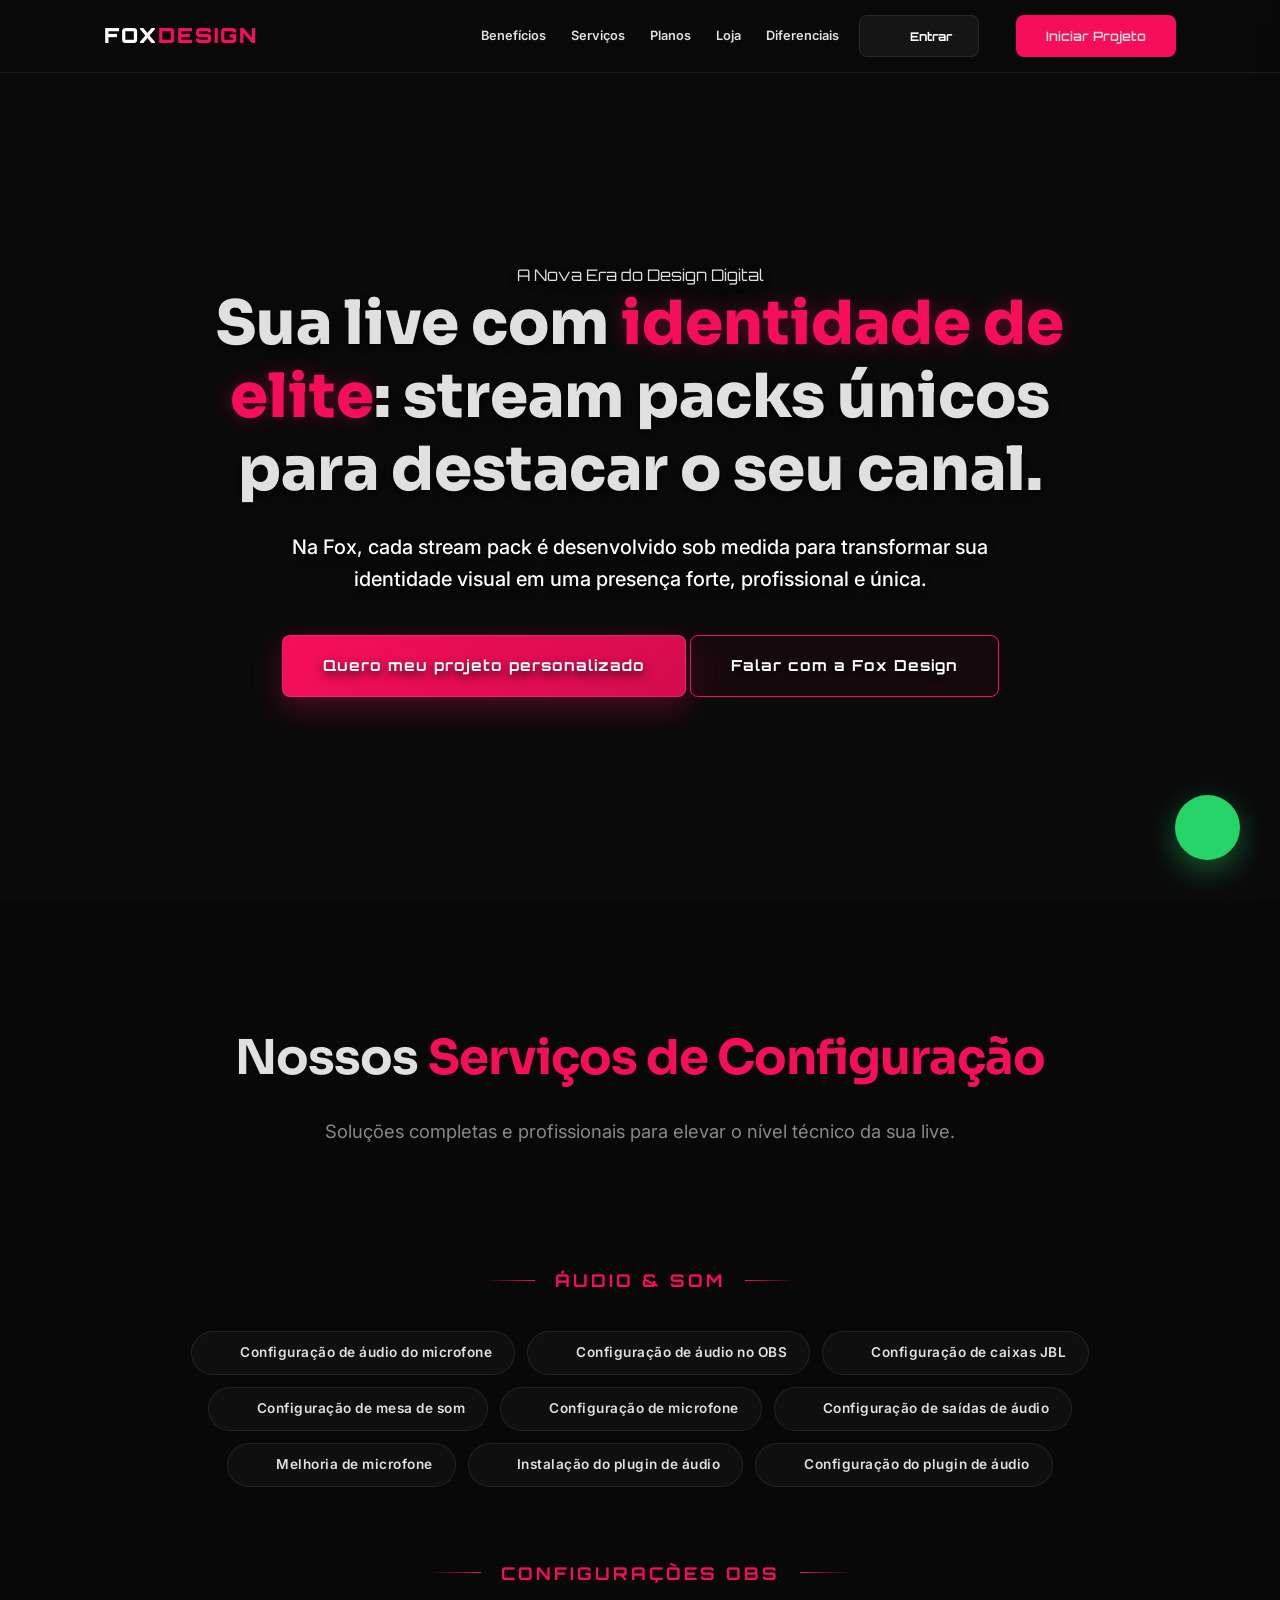
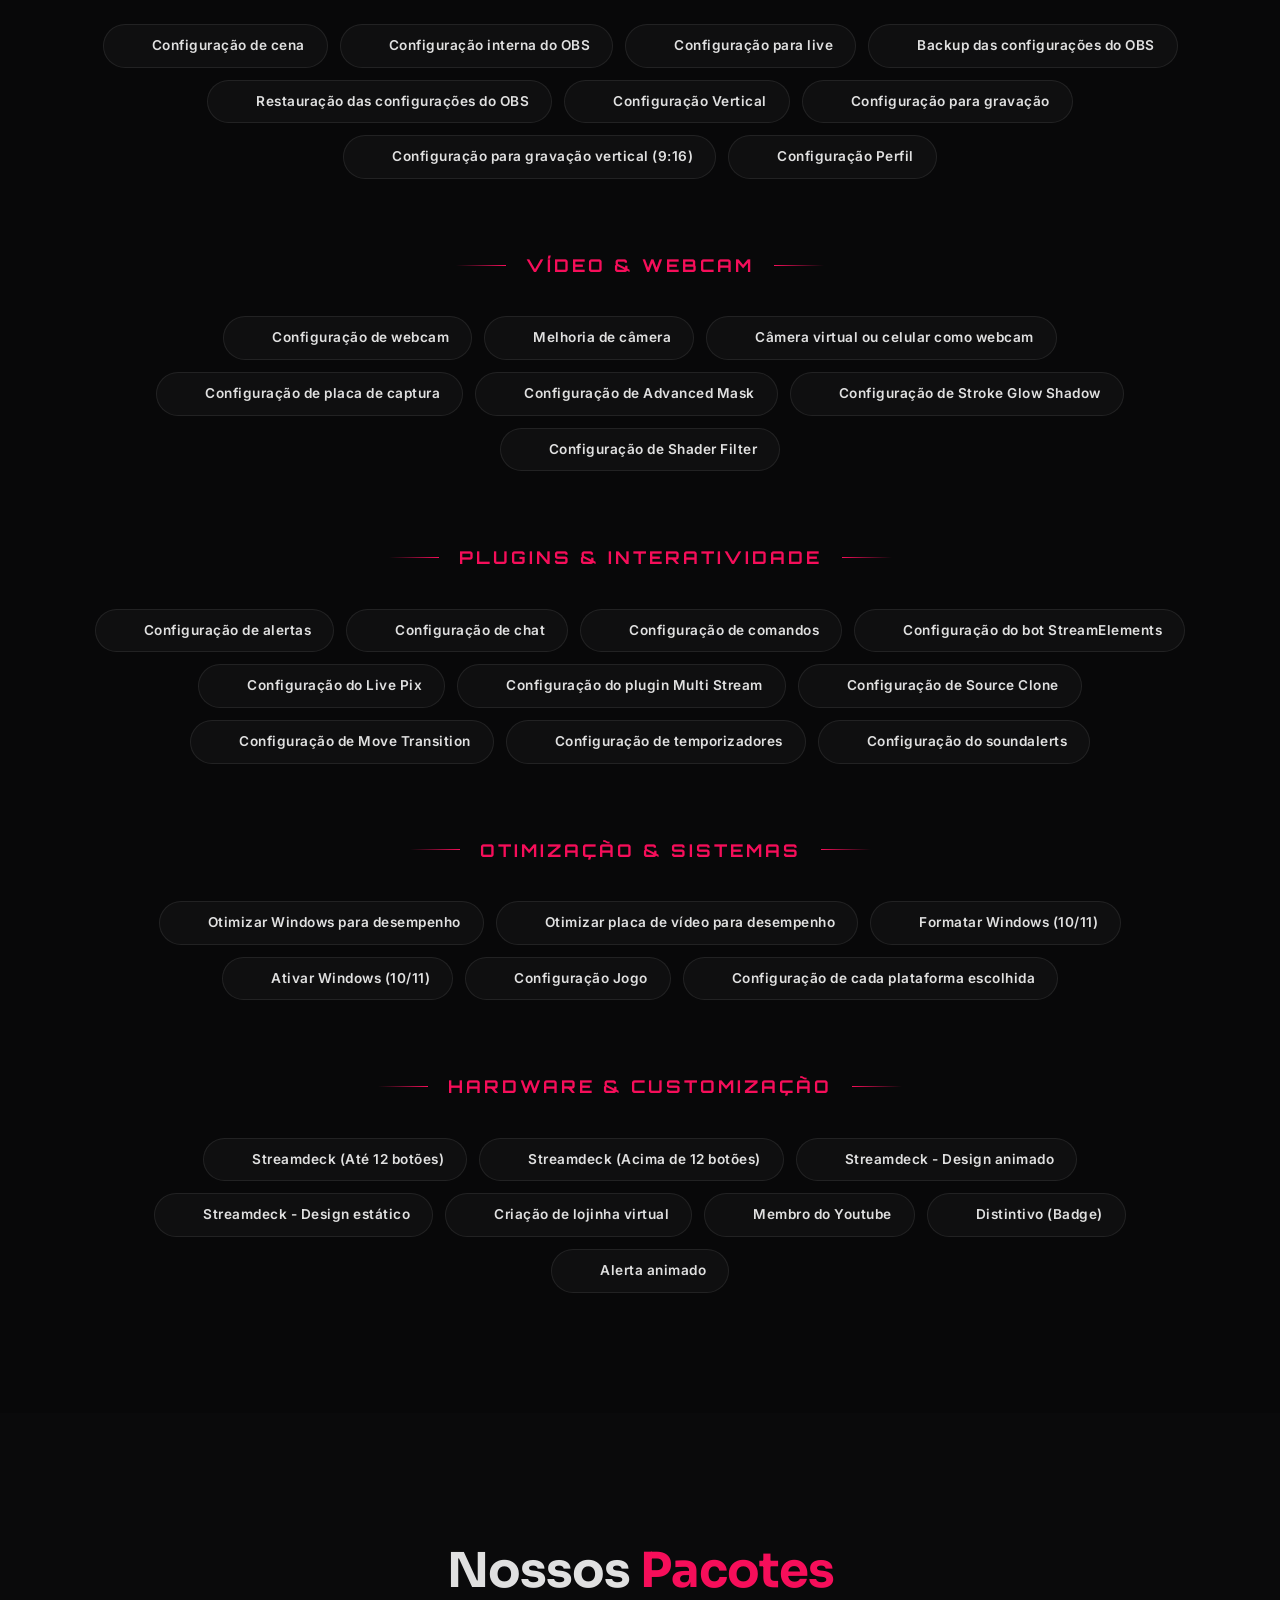
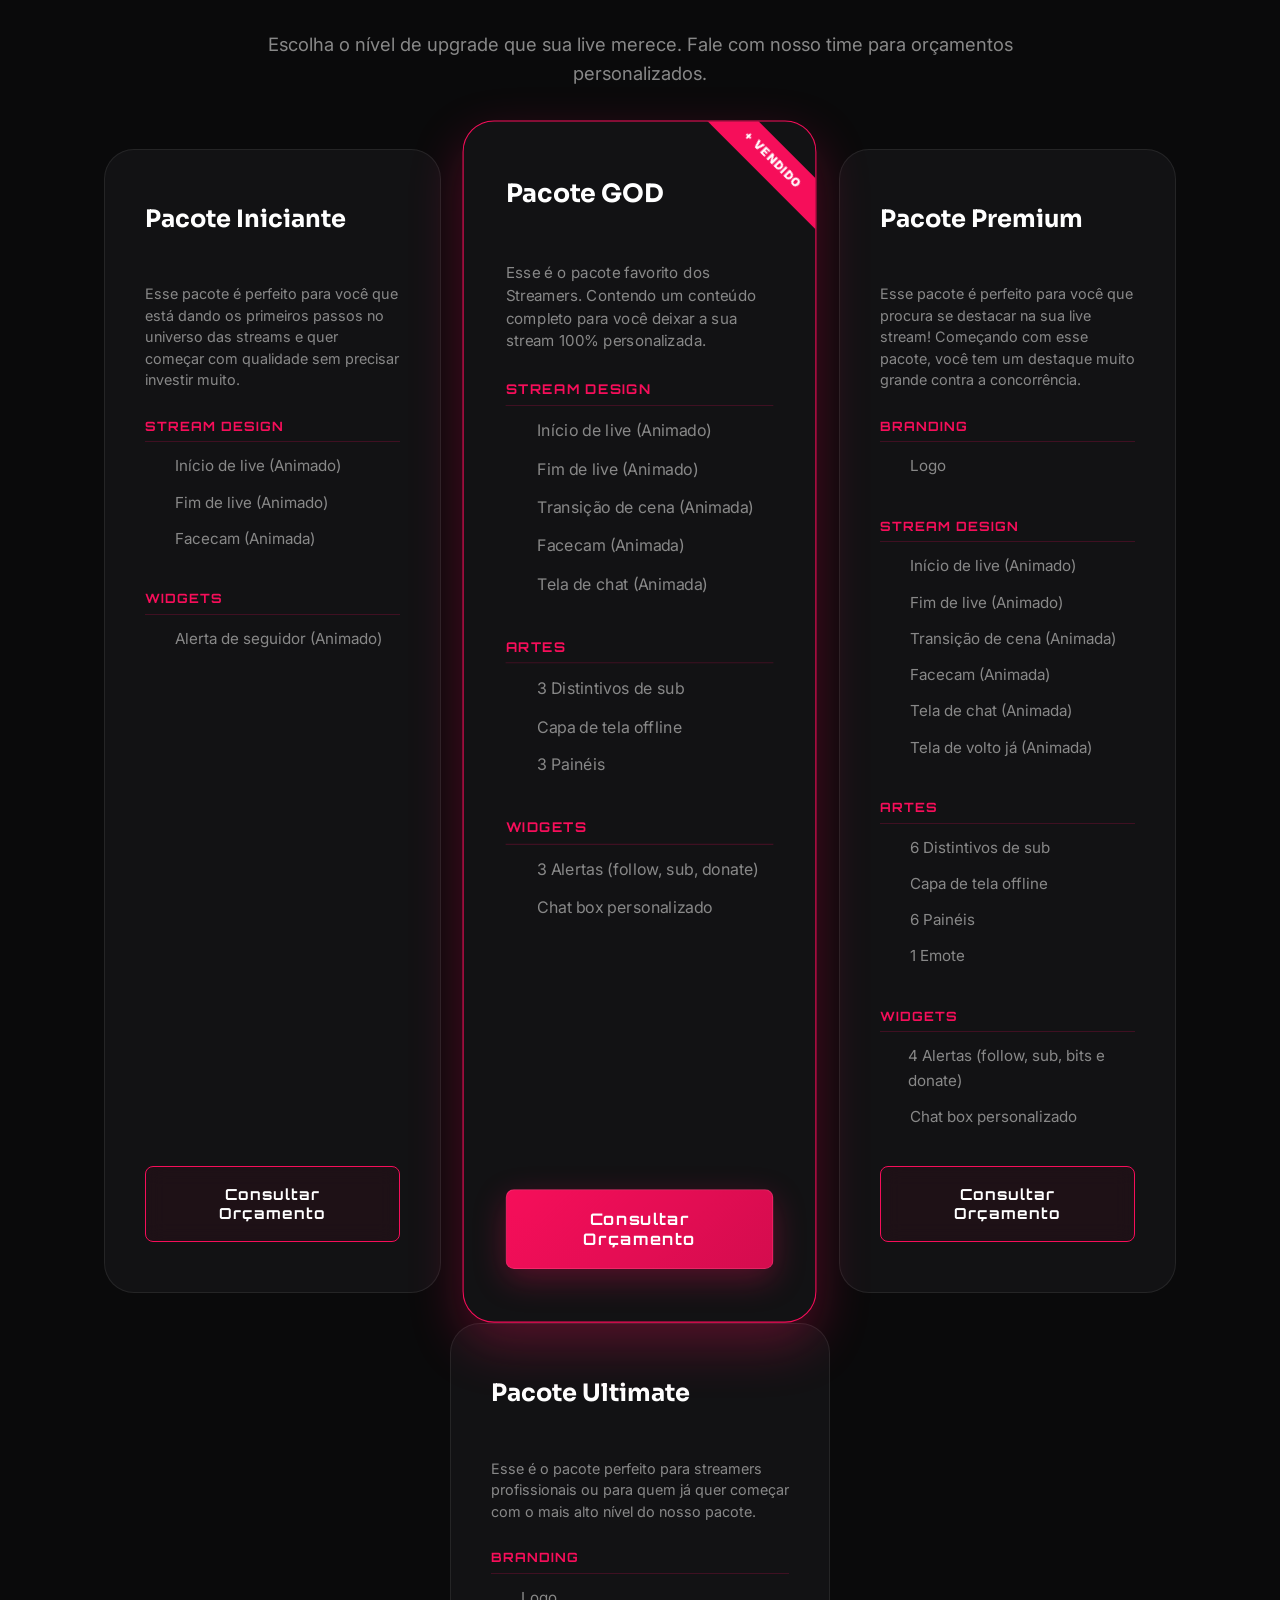
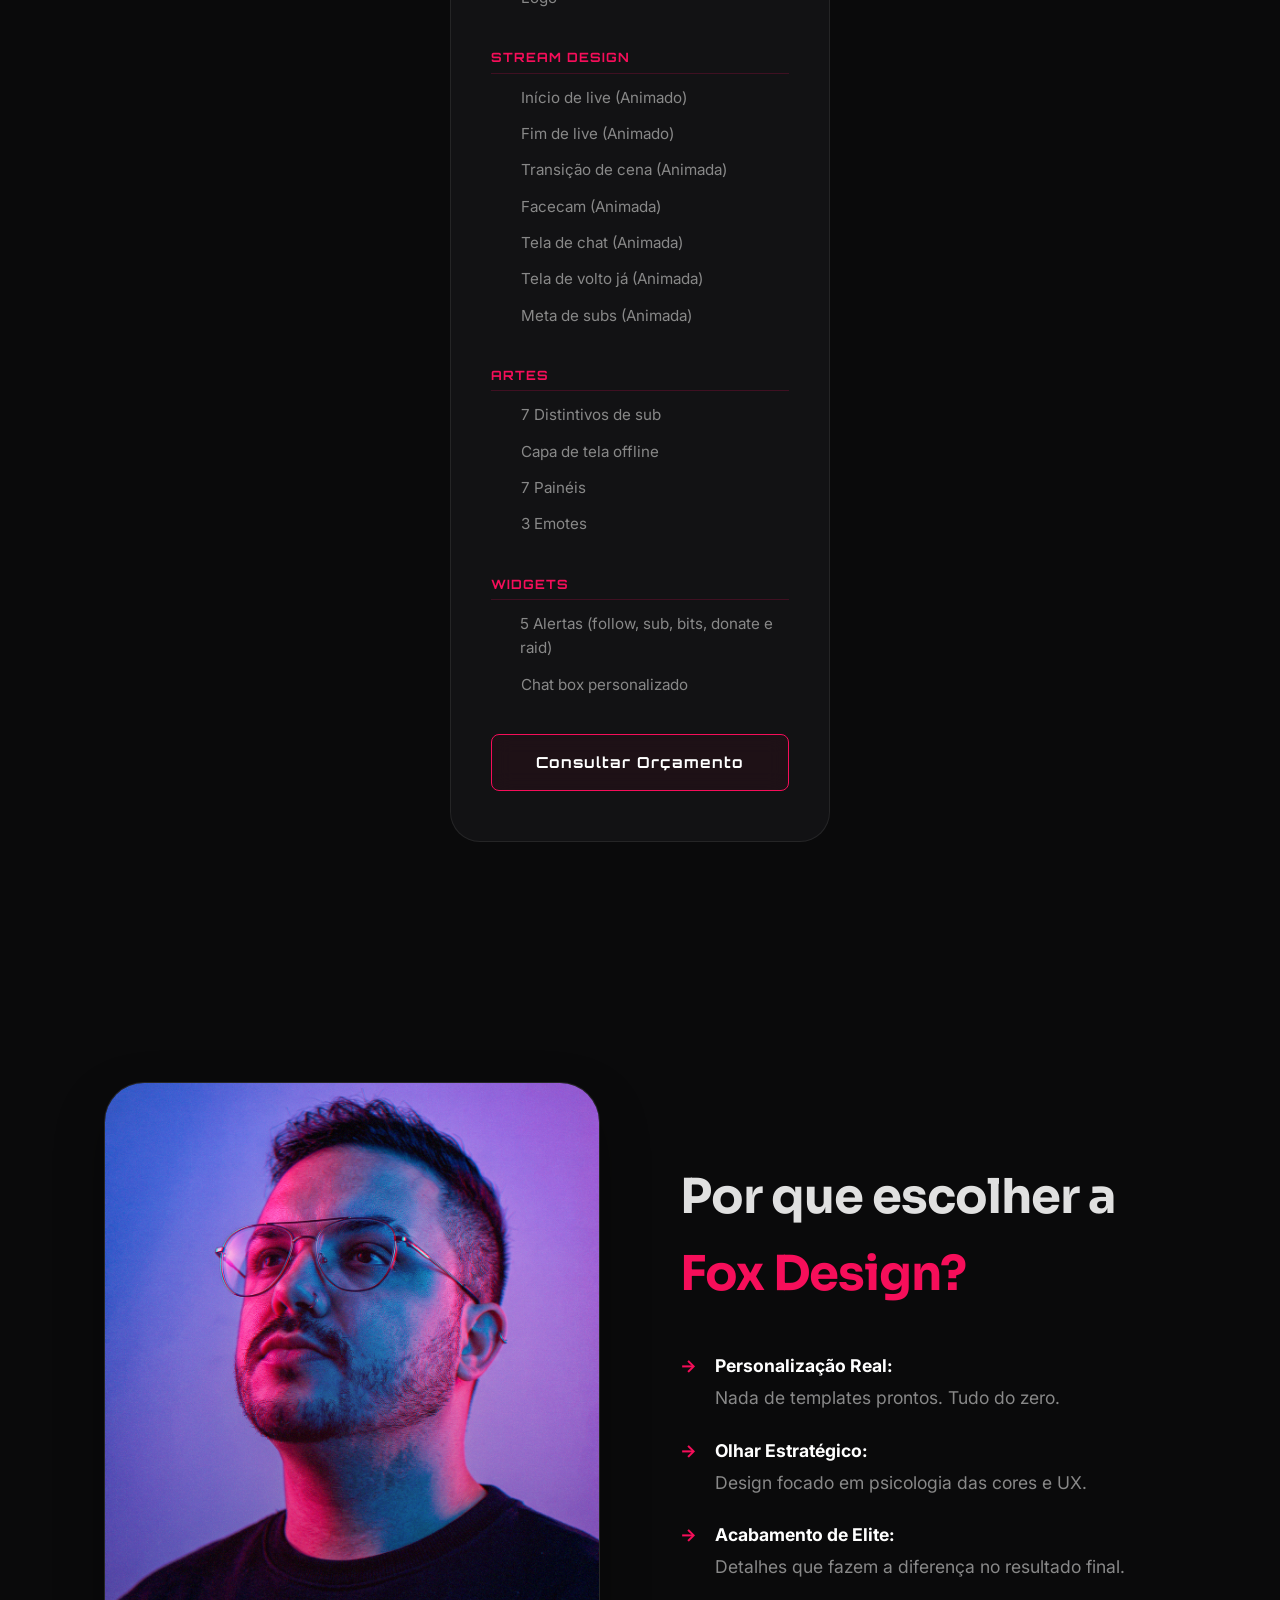
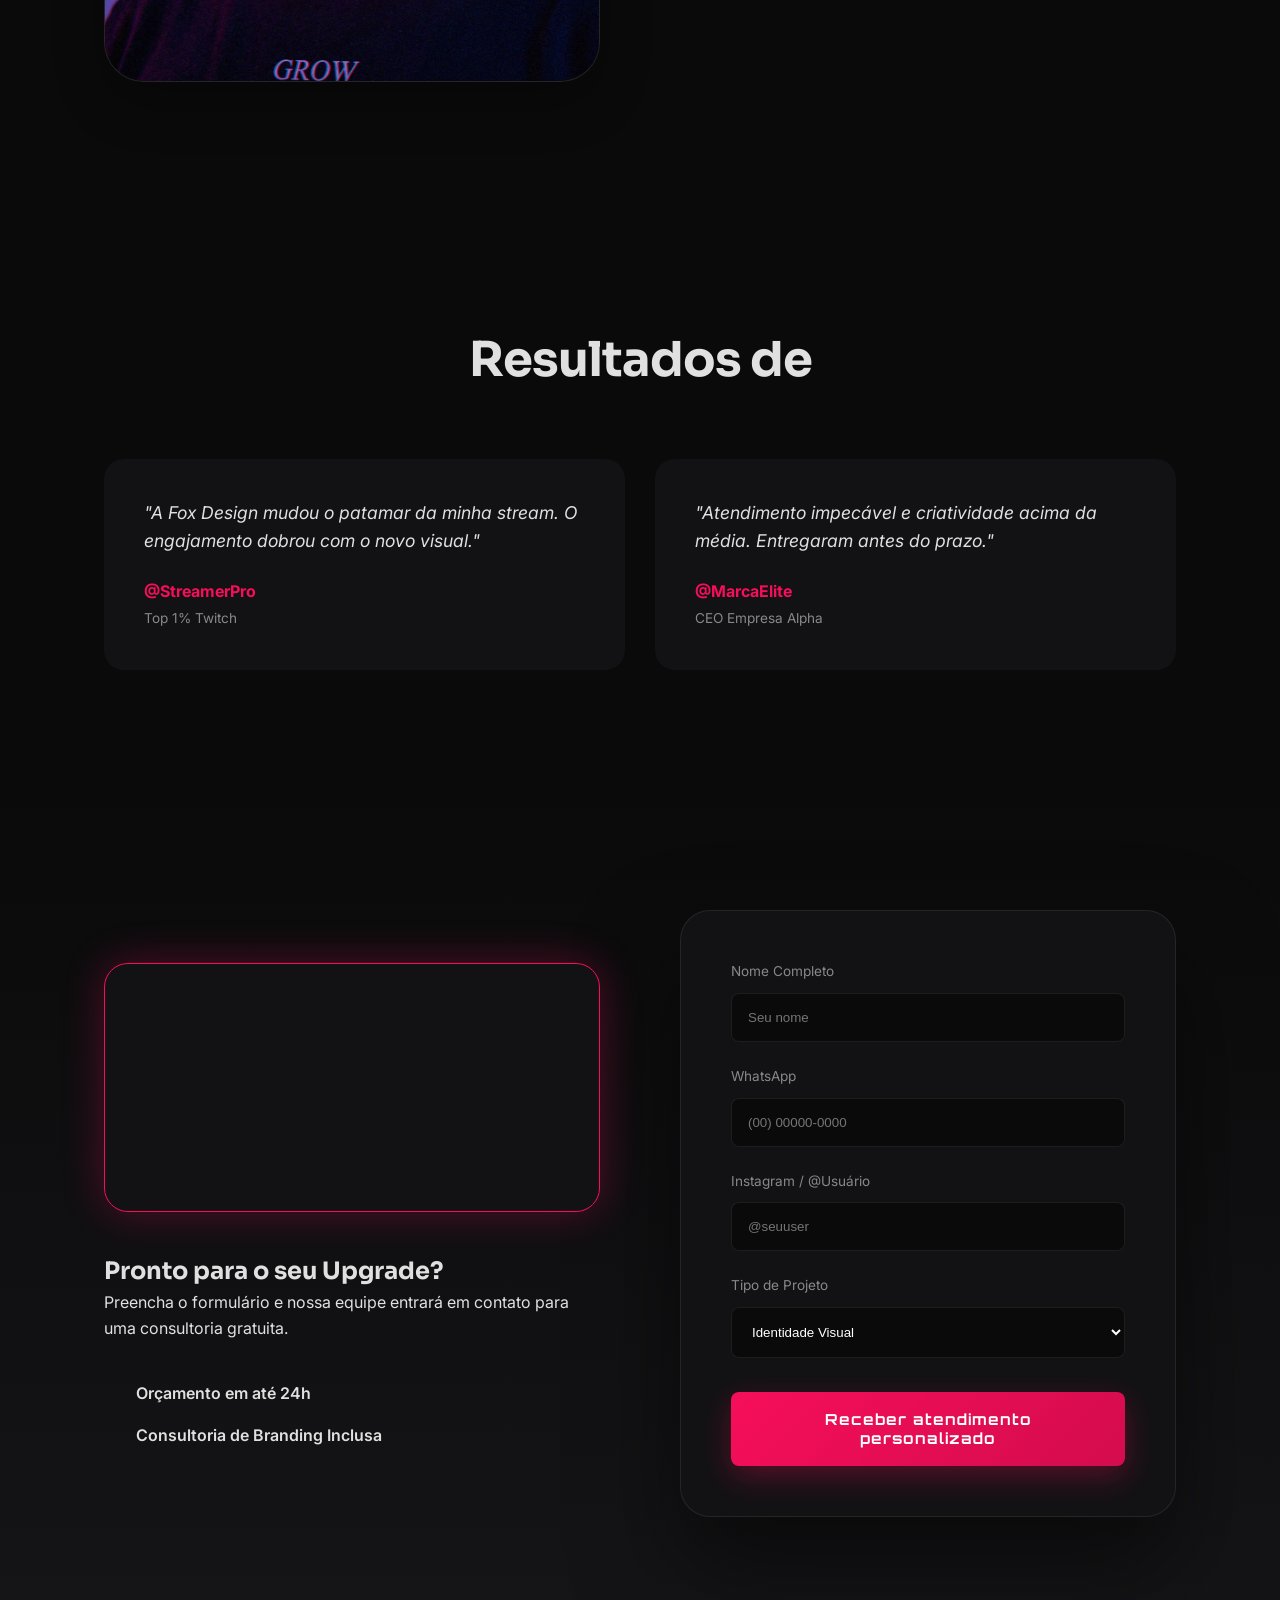
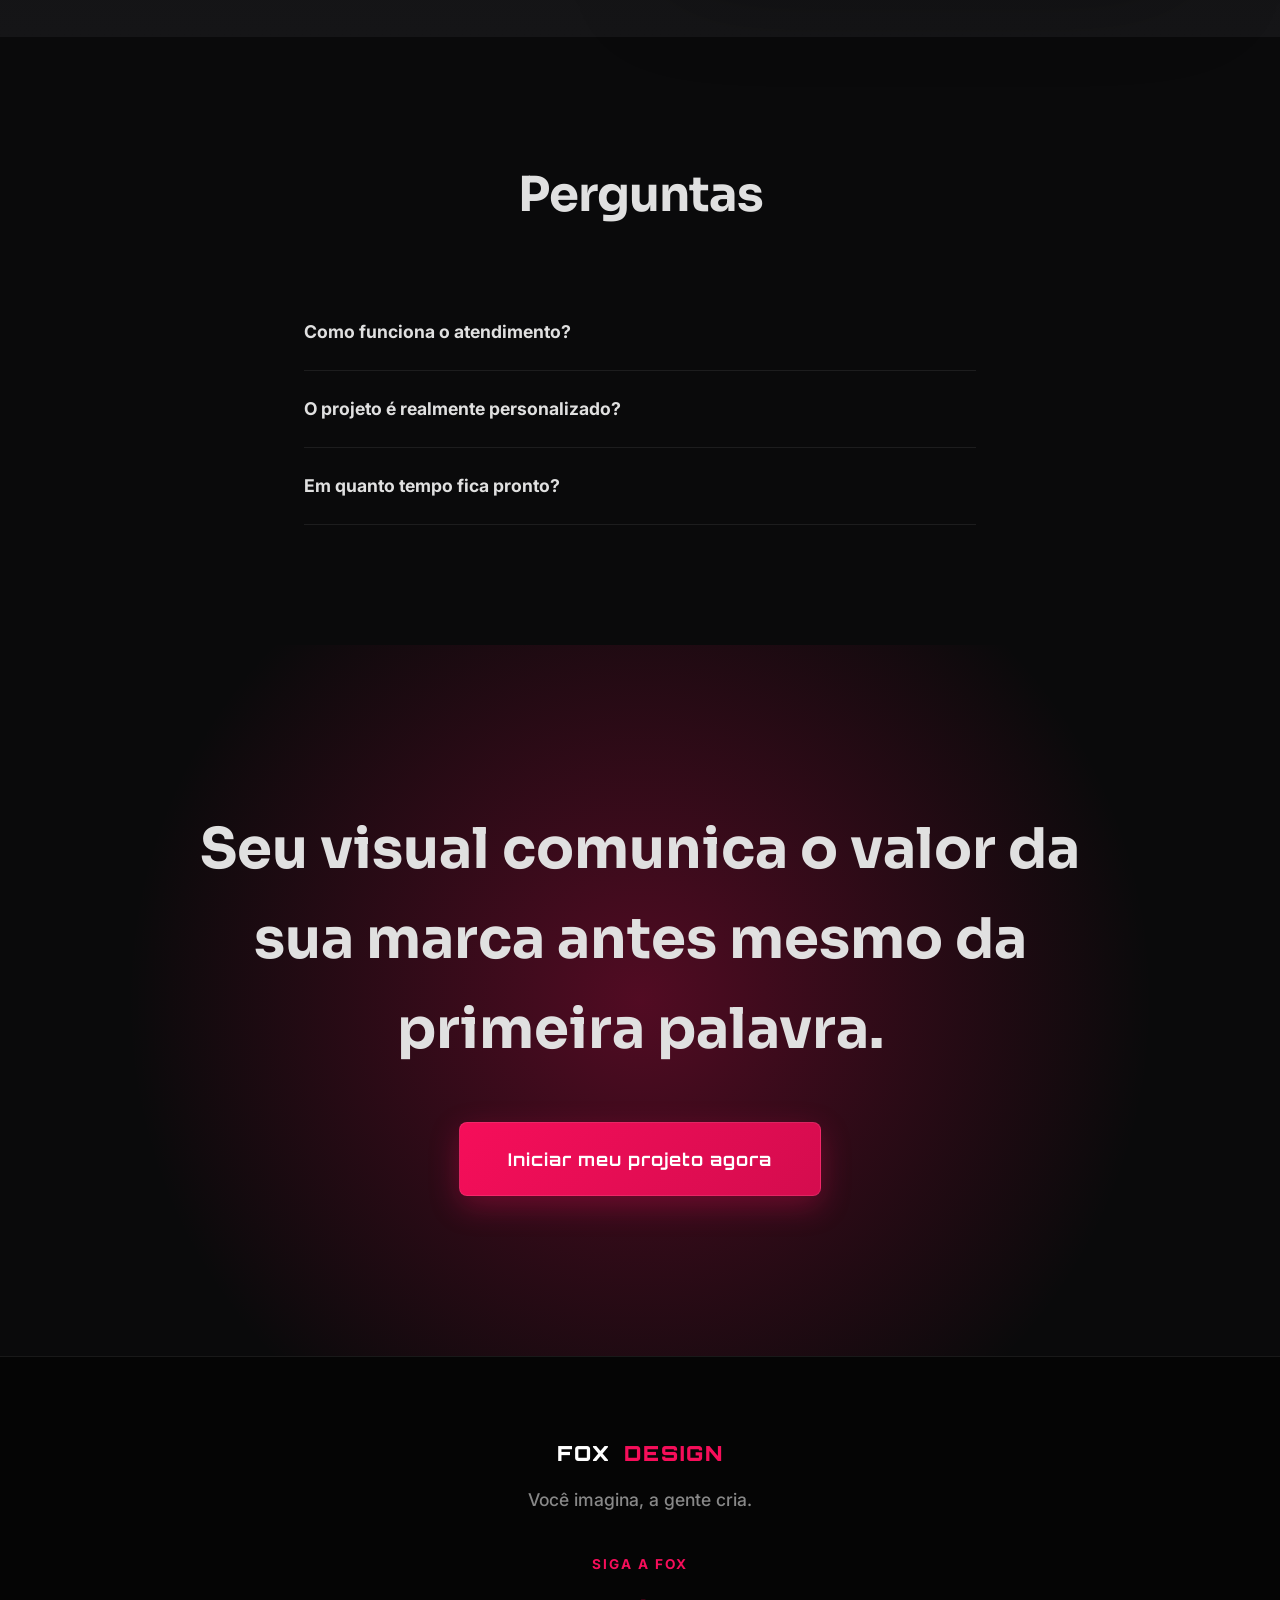
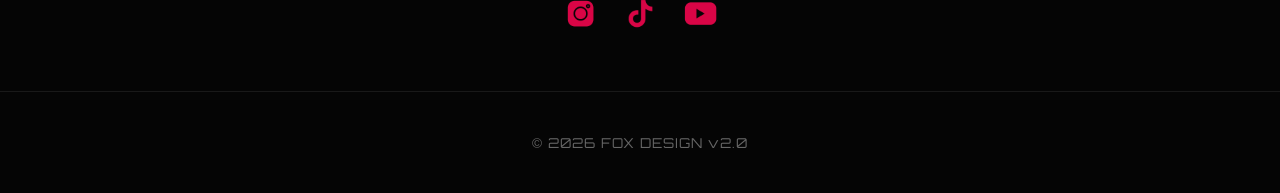
==== commit c53d963f: "deploy: update all page references to fox-core.js v3.2 to force cache clear and fix interactivity" ====
--- a/index.html
+++ b/index.html
@@ -563,7 +563,7 @@
     </a>
 
     <!-- Scripts -->
-    <script src="fox-core.js?v=3.1"></script>
+    <script src="fox-core.js?v=3.2"></script>
     <script>
         // Inicialização garantida
         window.addEventListener('DOMContentLoaded', () => {
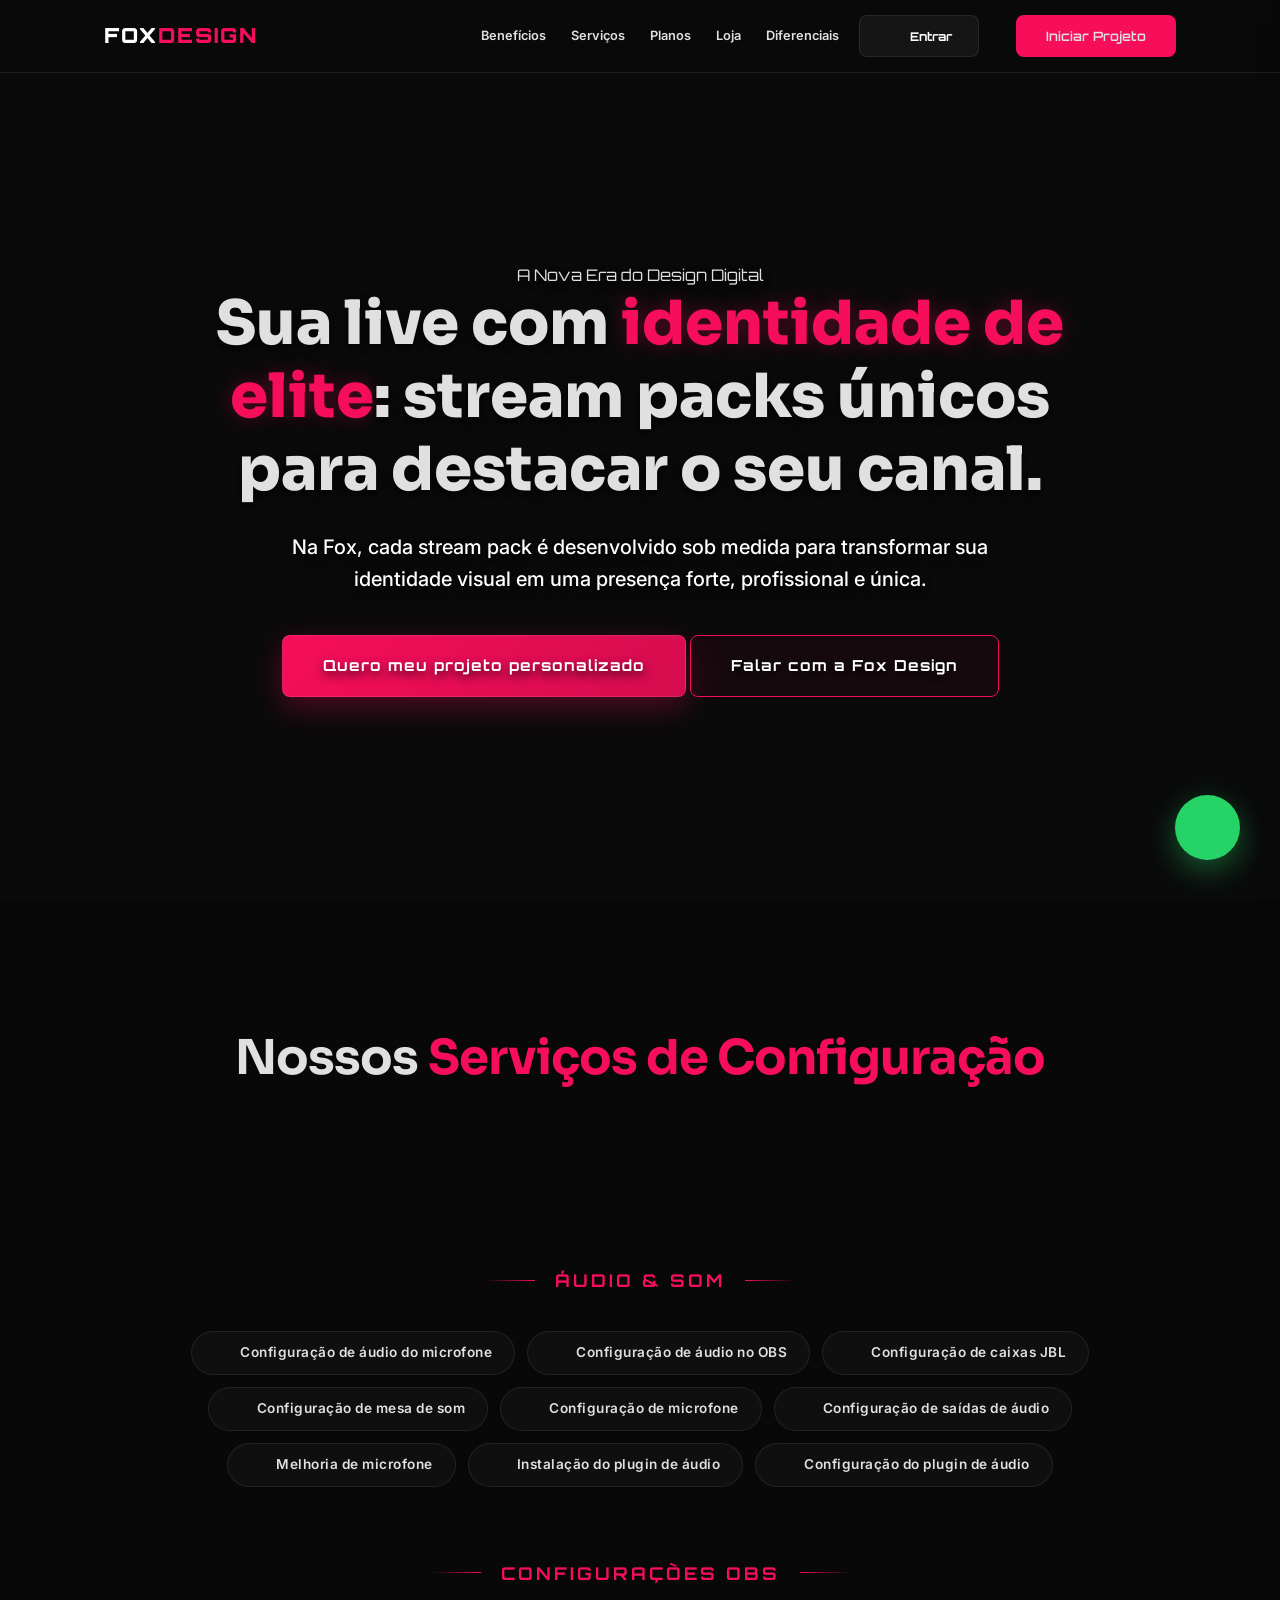
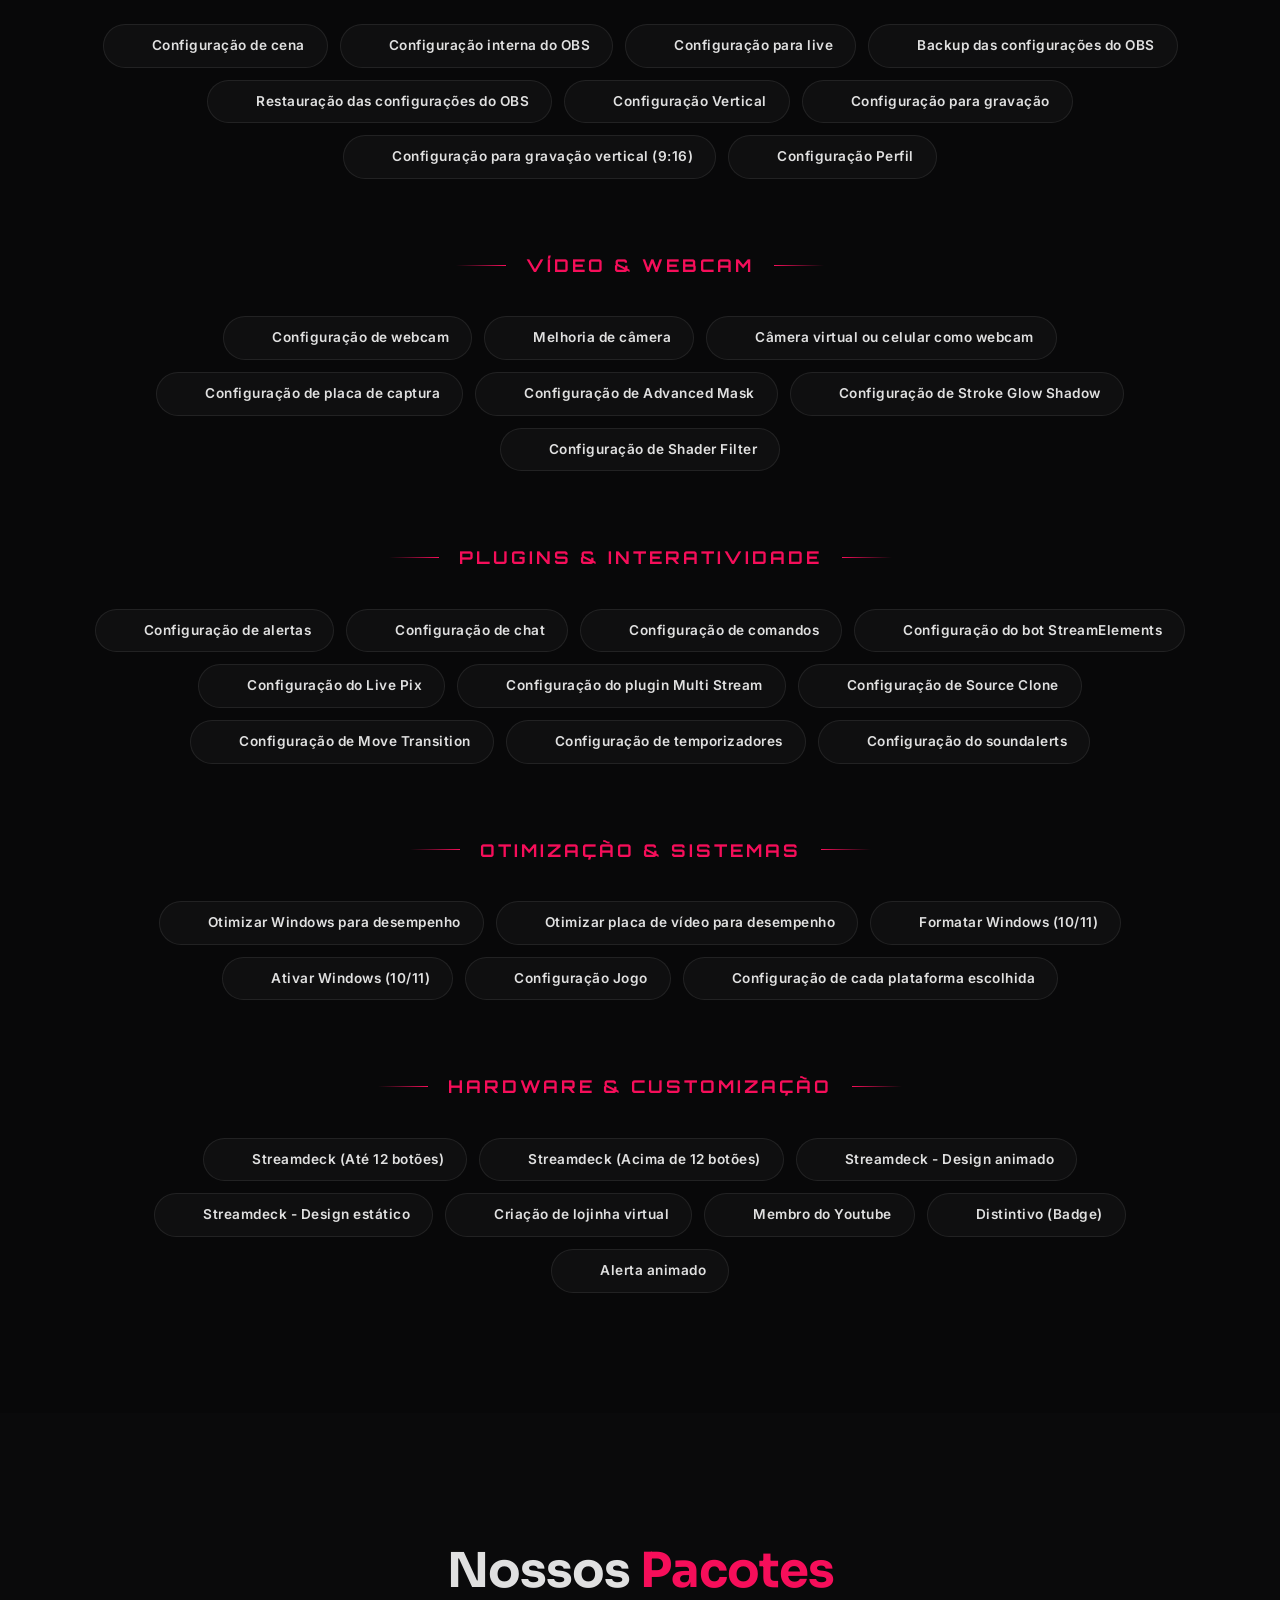
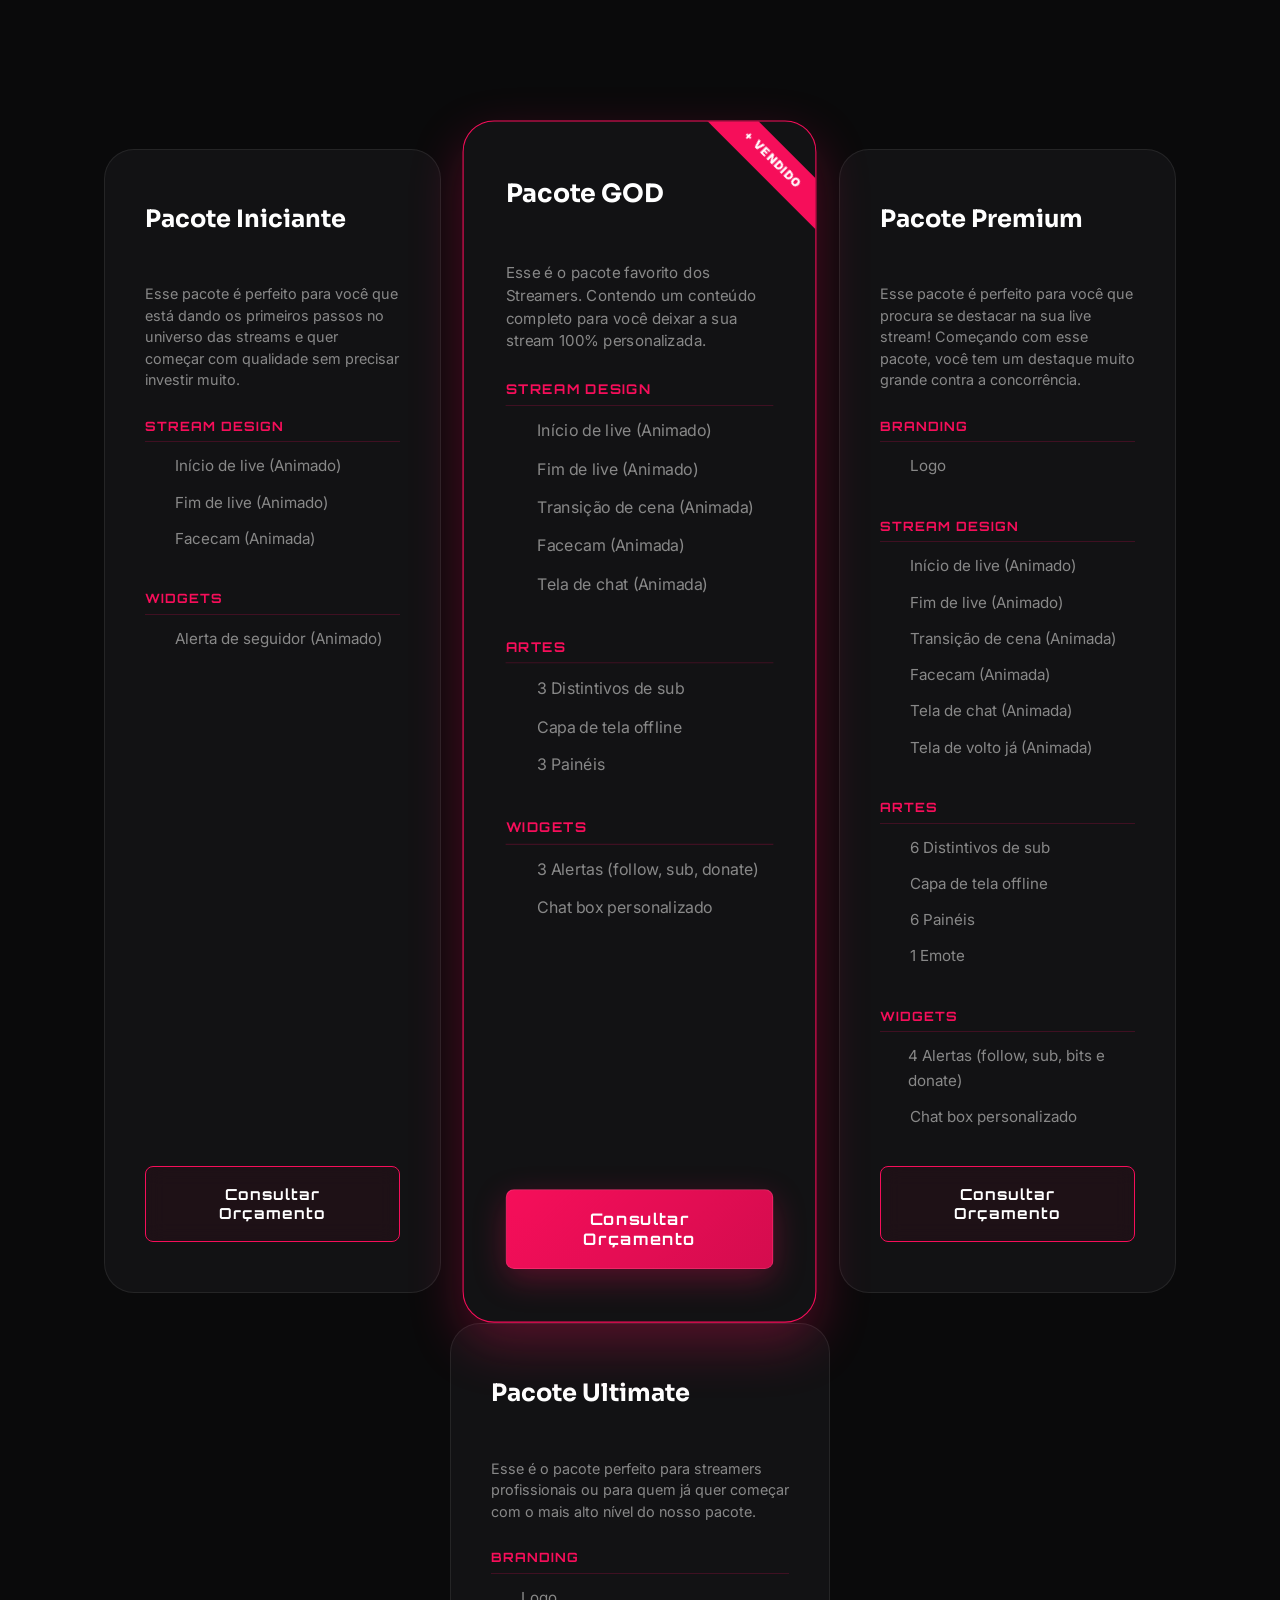
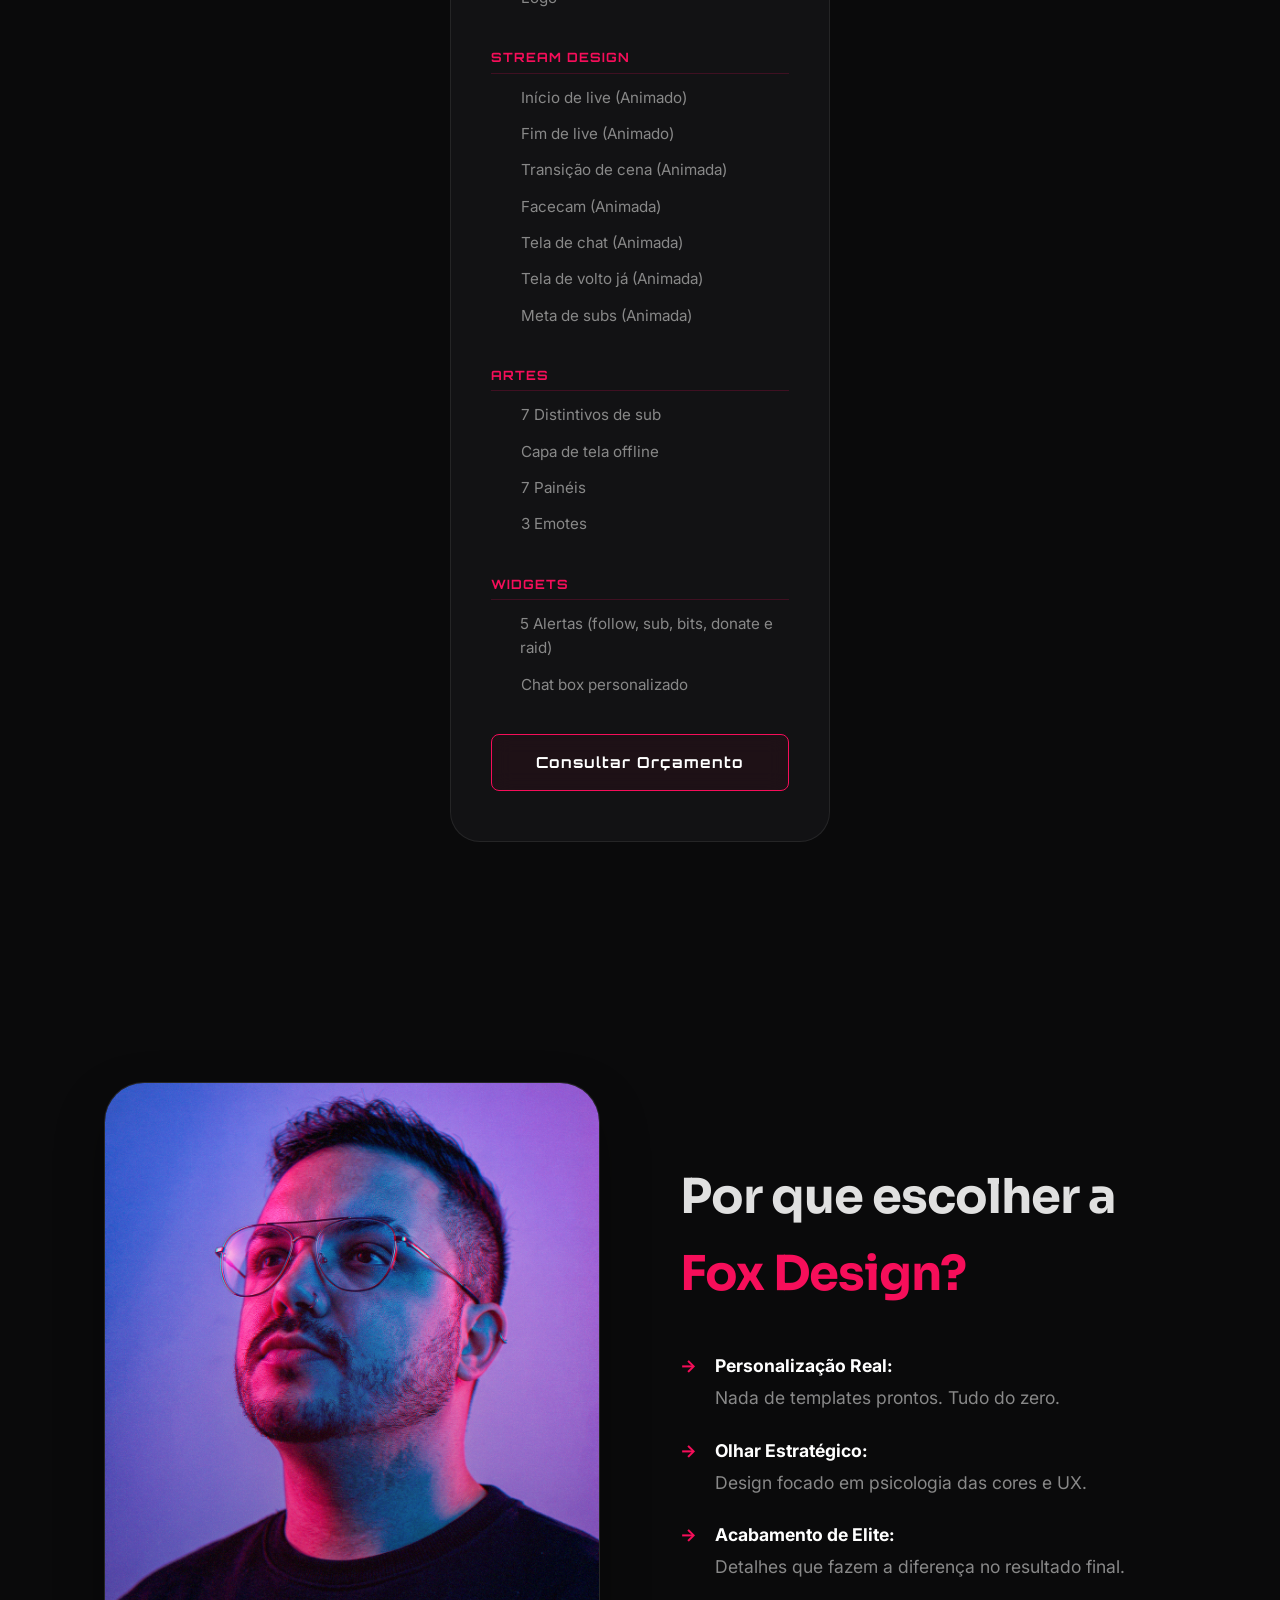
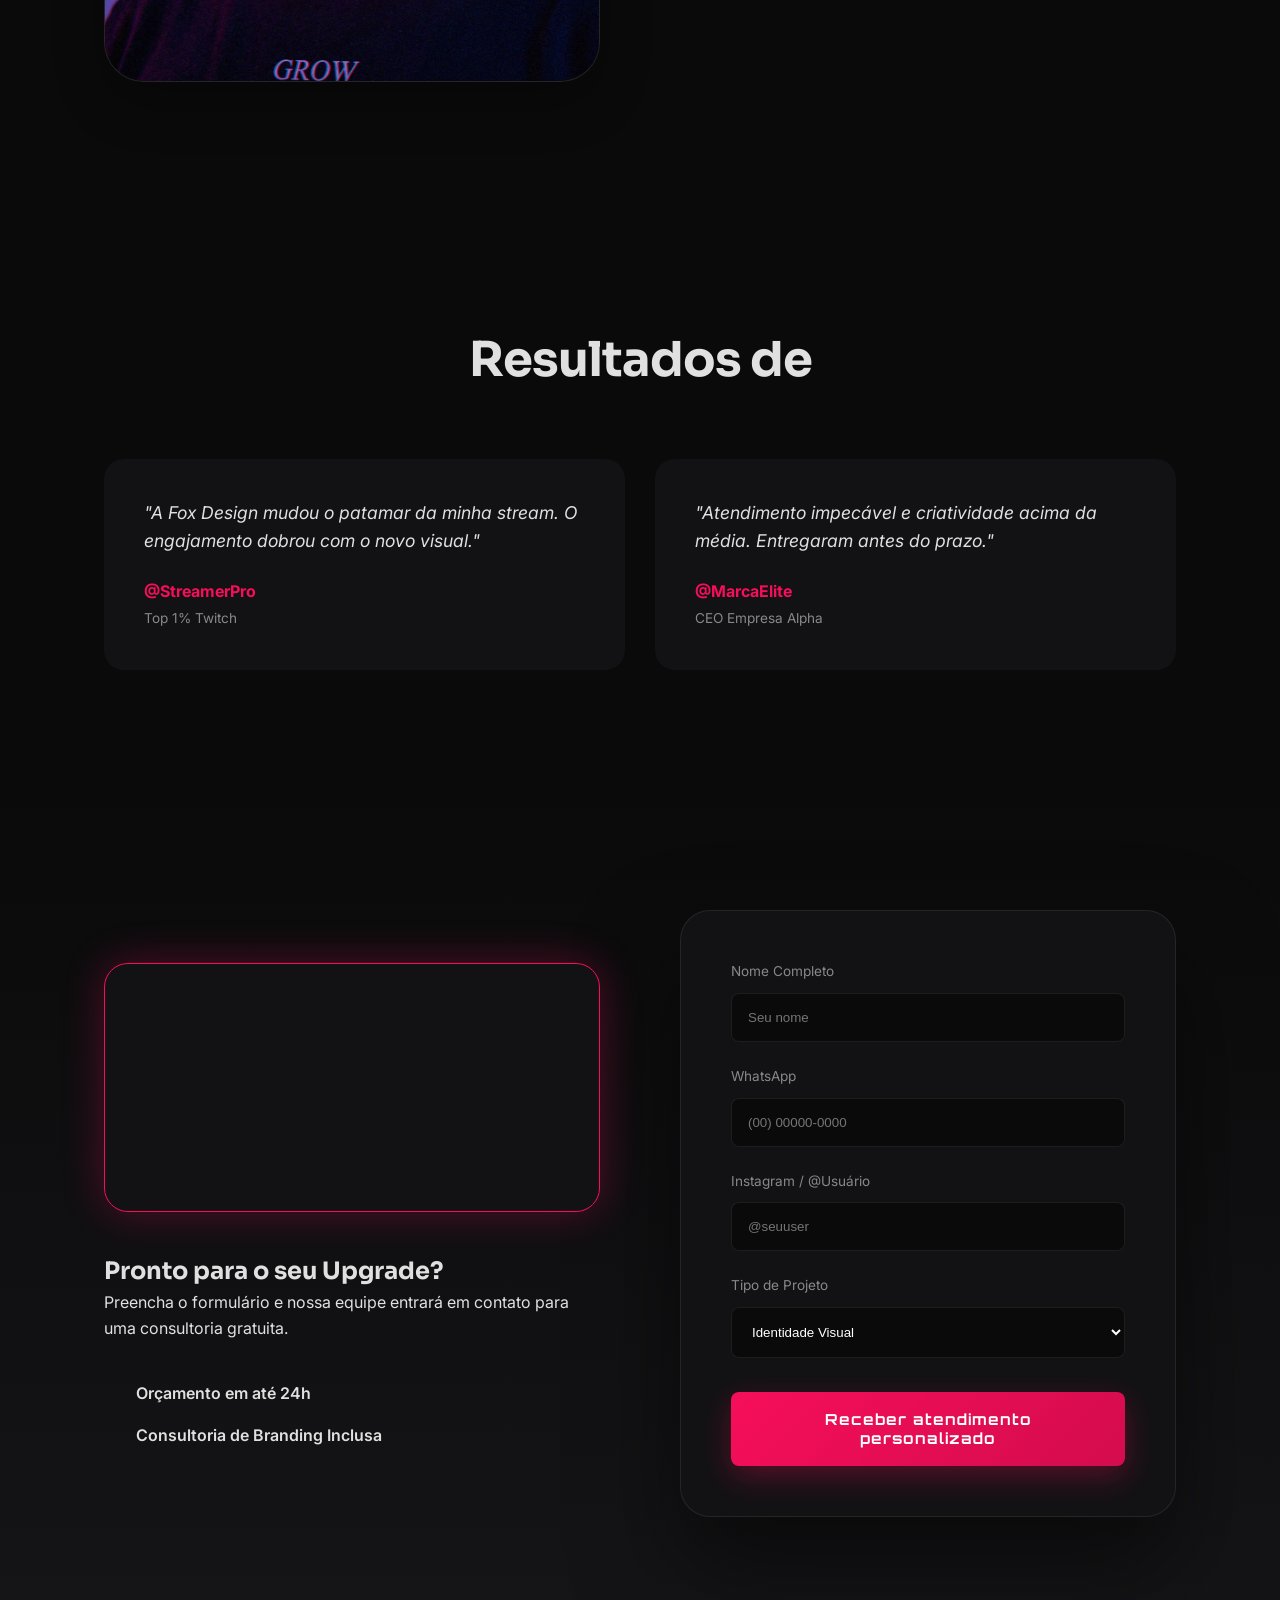
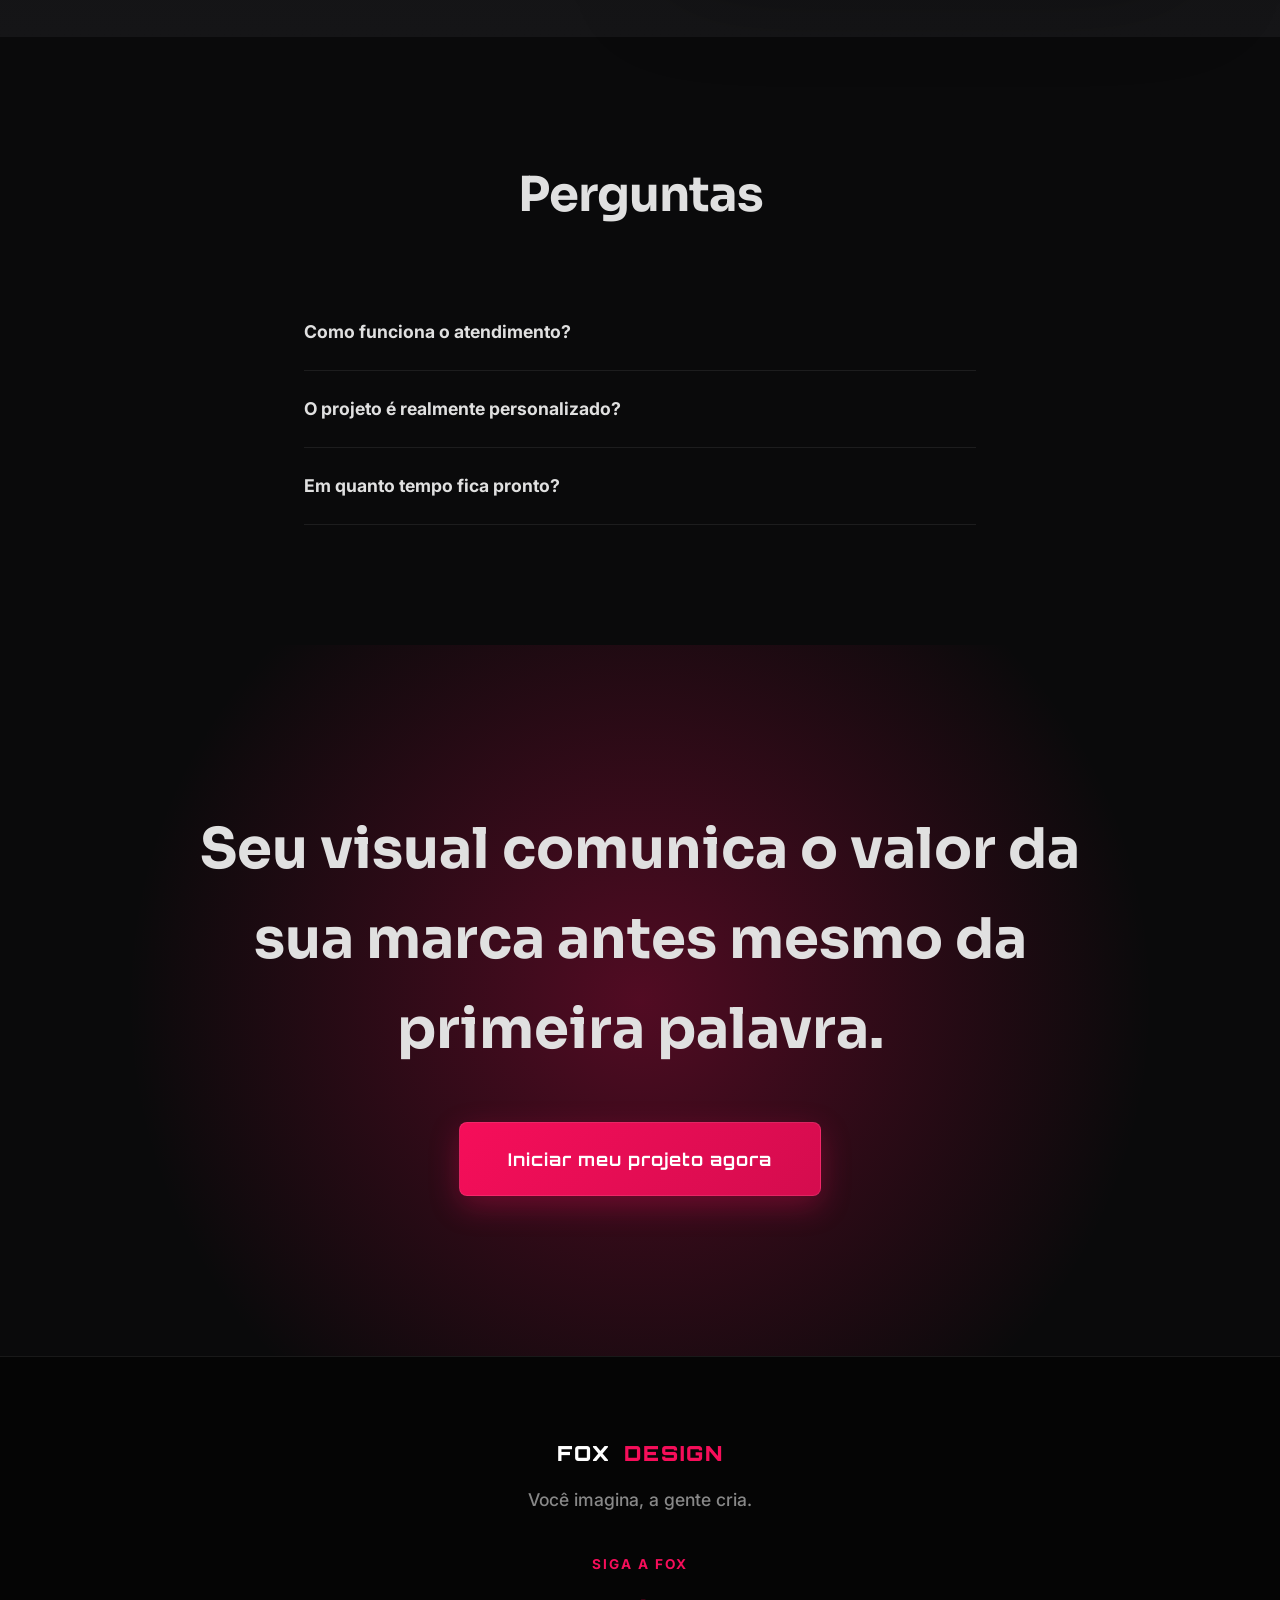
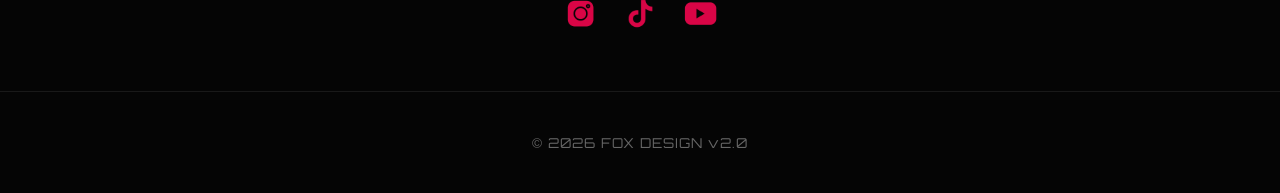
==== commit dc7f3169: "fix: implement absolute login solution v3.4 - direct HTML trigger and globalized handleLoginClick" ====
--- a/index.html
+++ b/index.html
@@ -53,7 +53,7 @@
                 <a href="loja.html">Loja</a>
                 <a href="#por-que-nos">Diferenciais</a>
                 <div class="nav-auth-group">
-                    <button class="btn-login" id="loginBtn">
+                    <button class="btn-login" id="loginBtn" onclick="handleLoginClick(event)">
                         <i data-lucide="user"></i>
                         <span>Entrar</span>
                     </button>
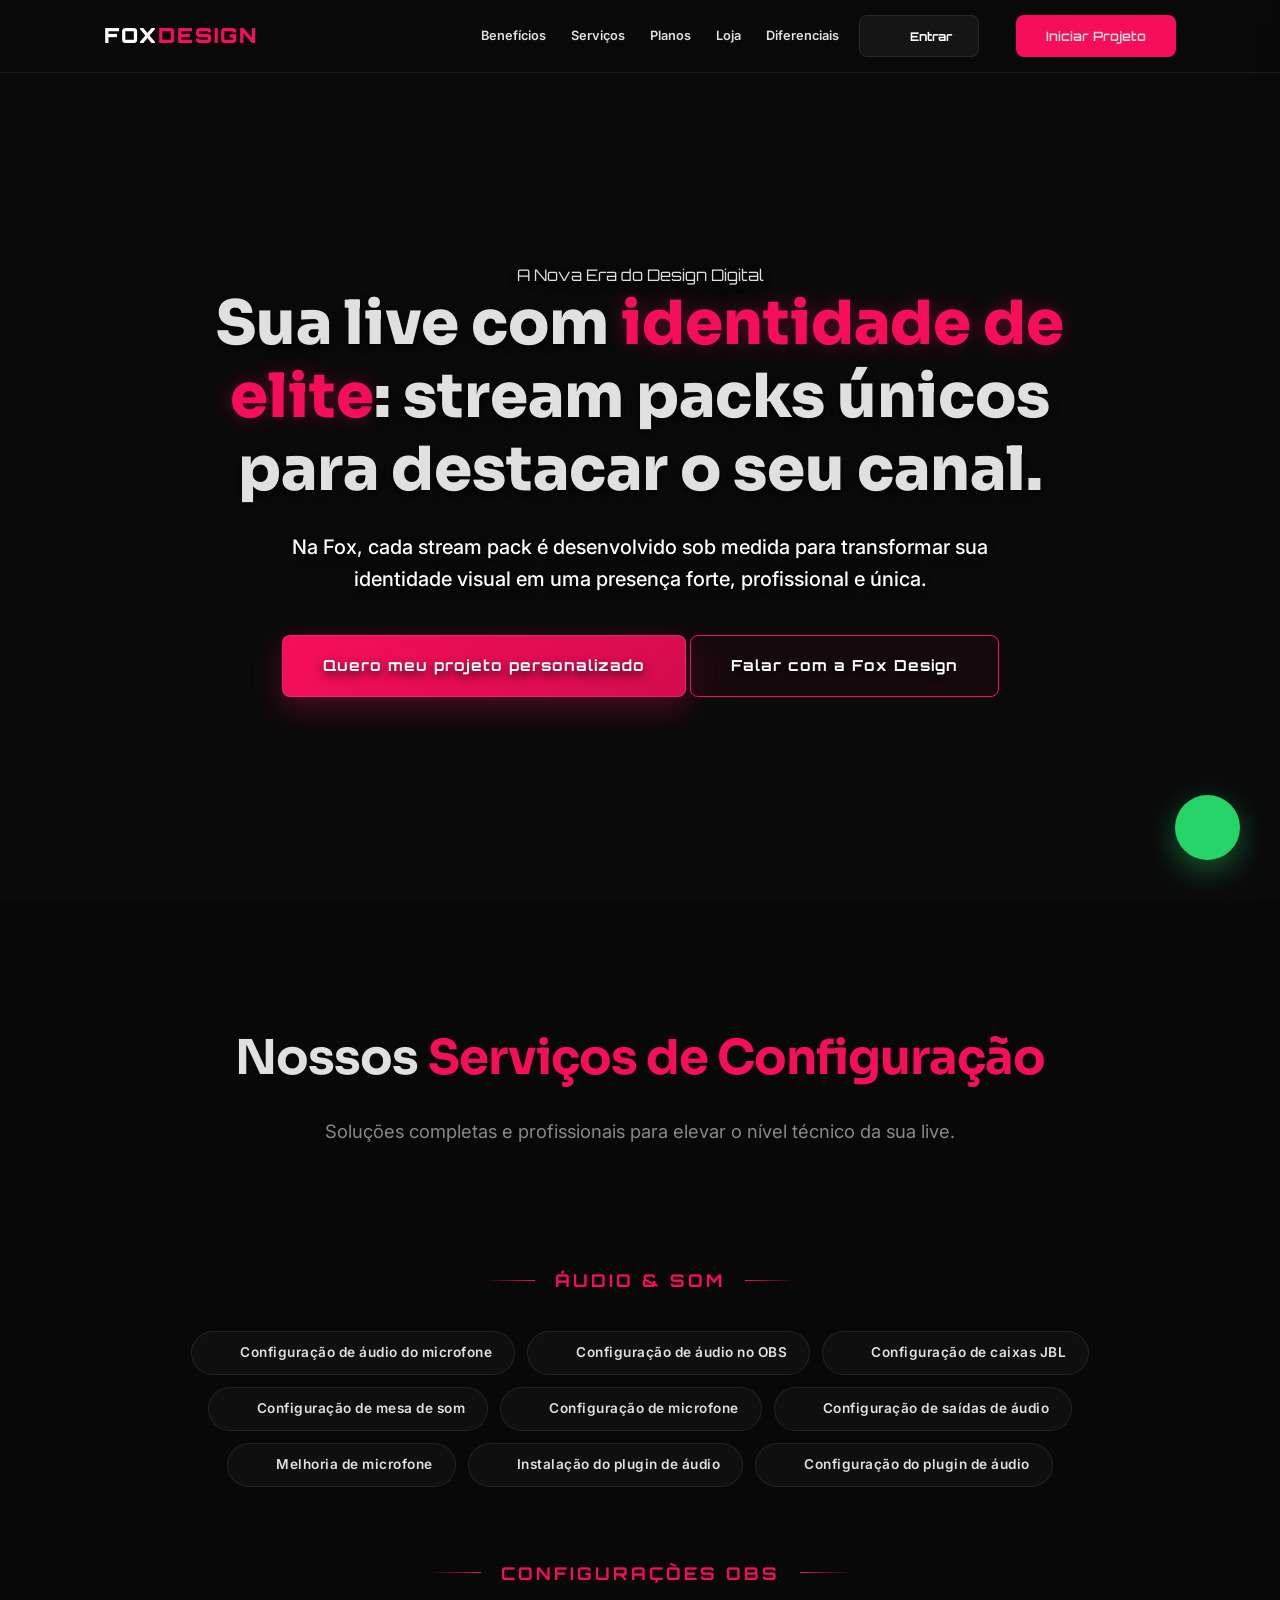
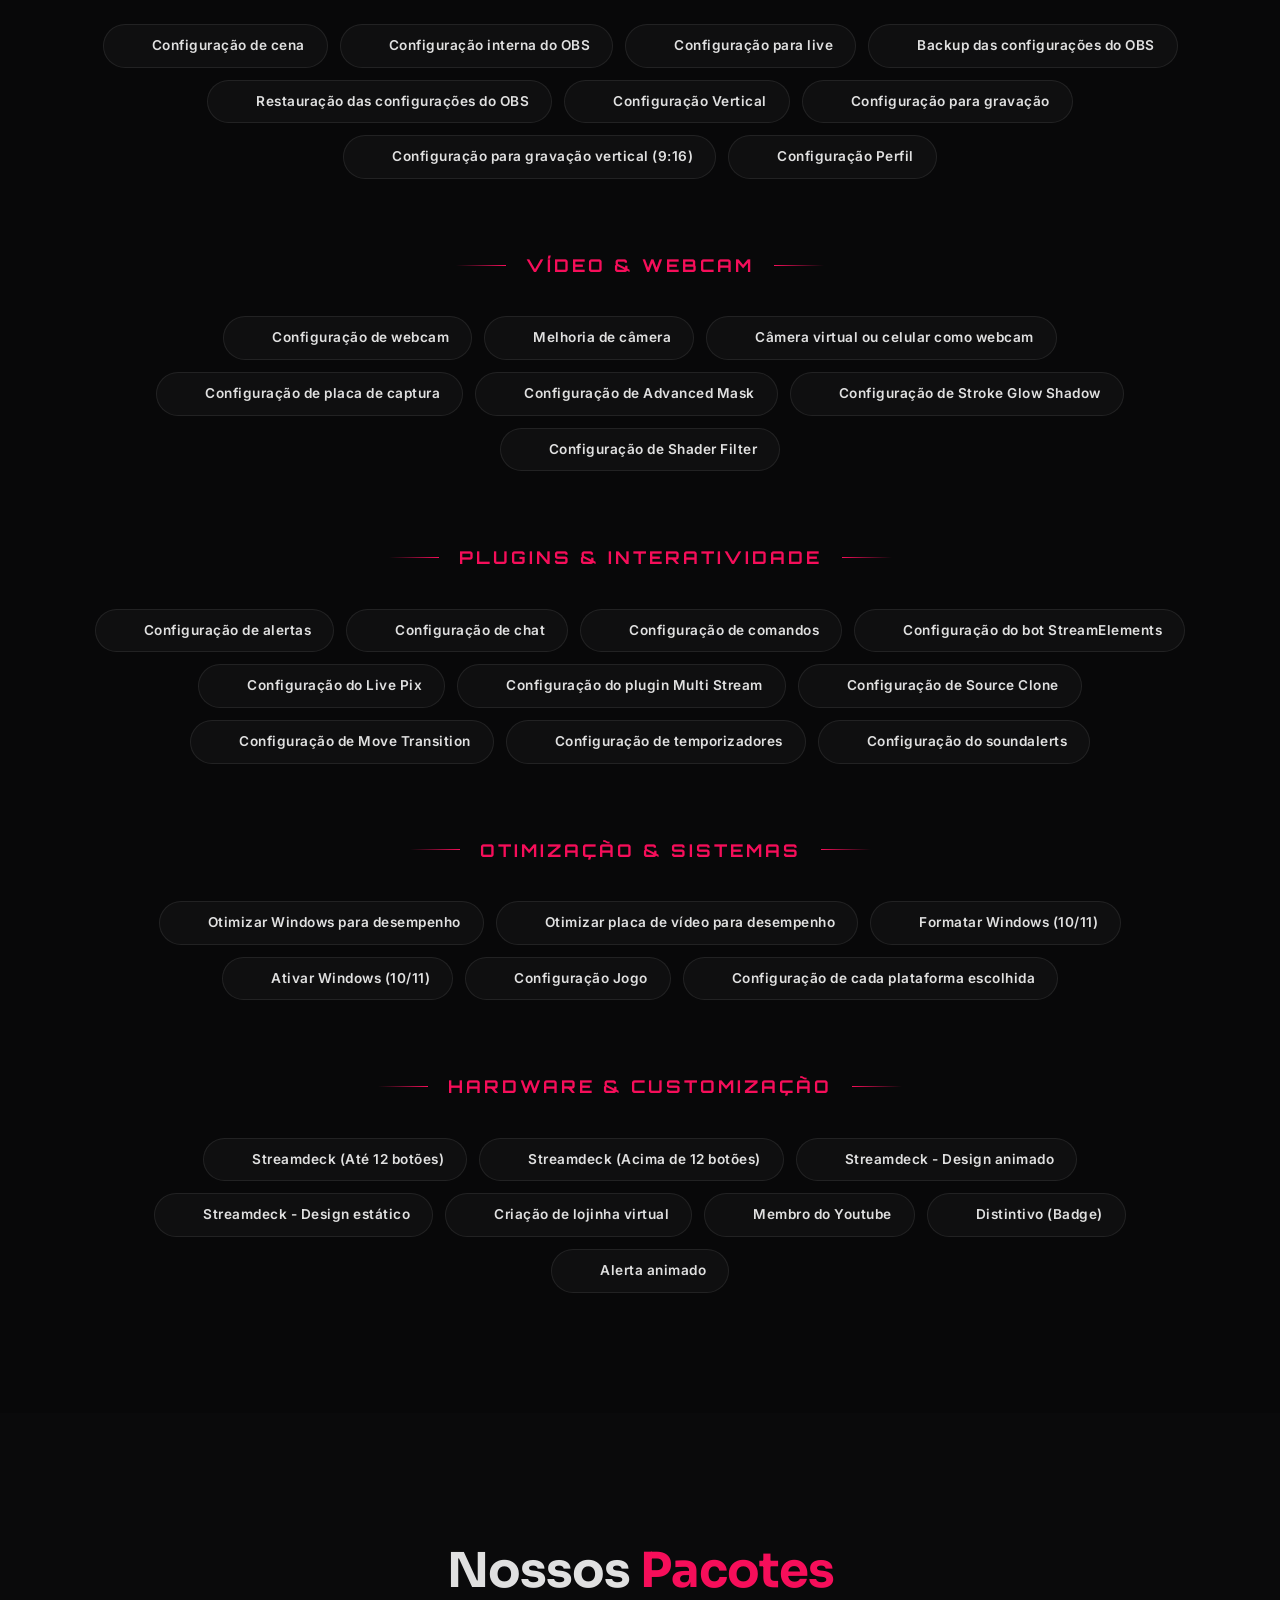
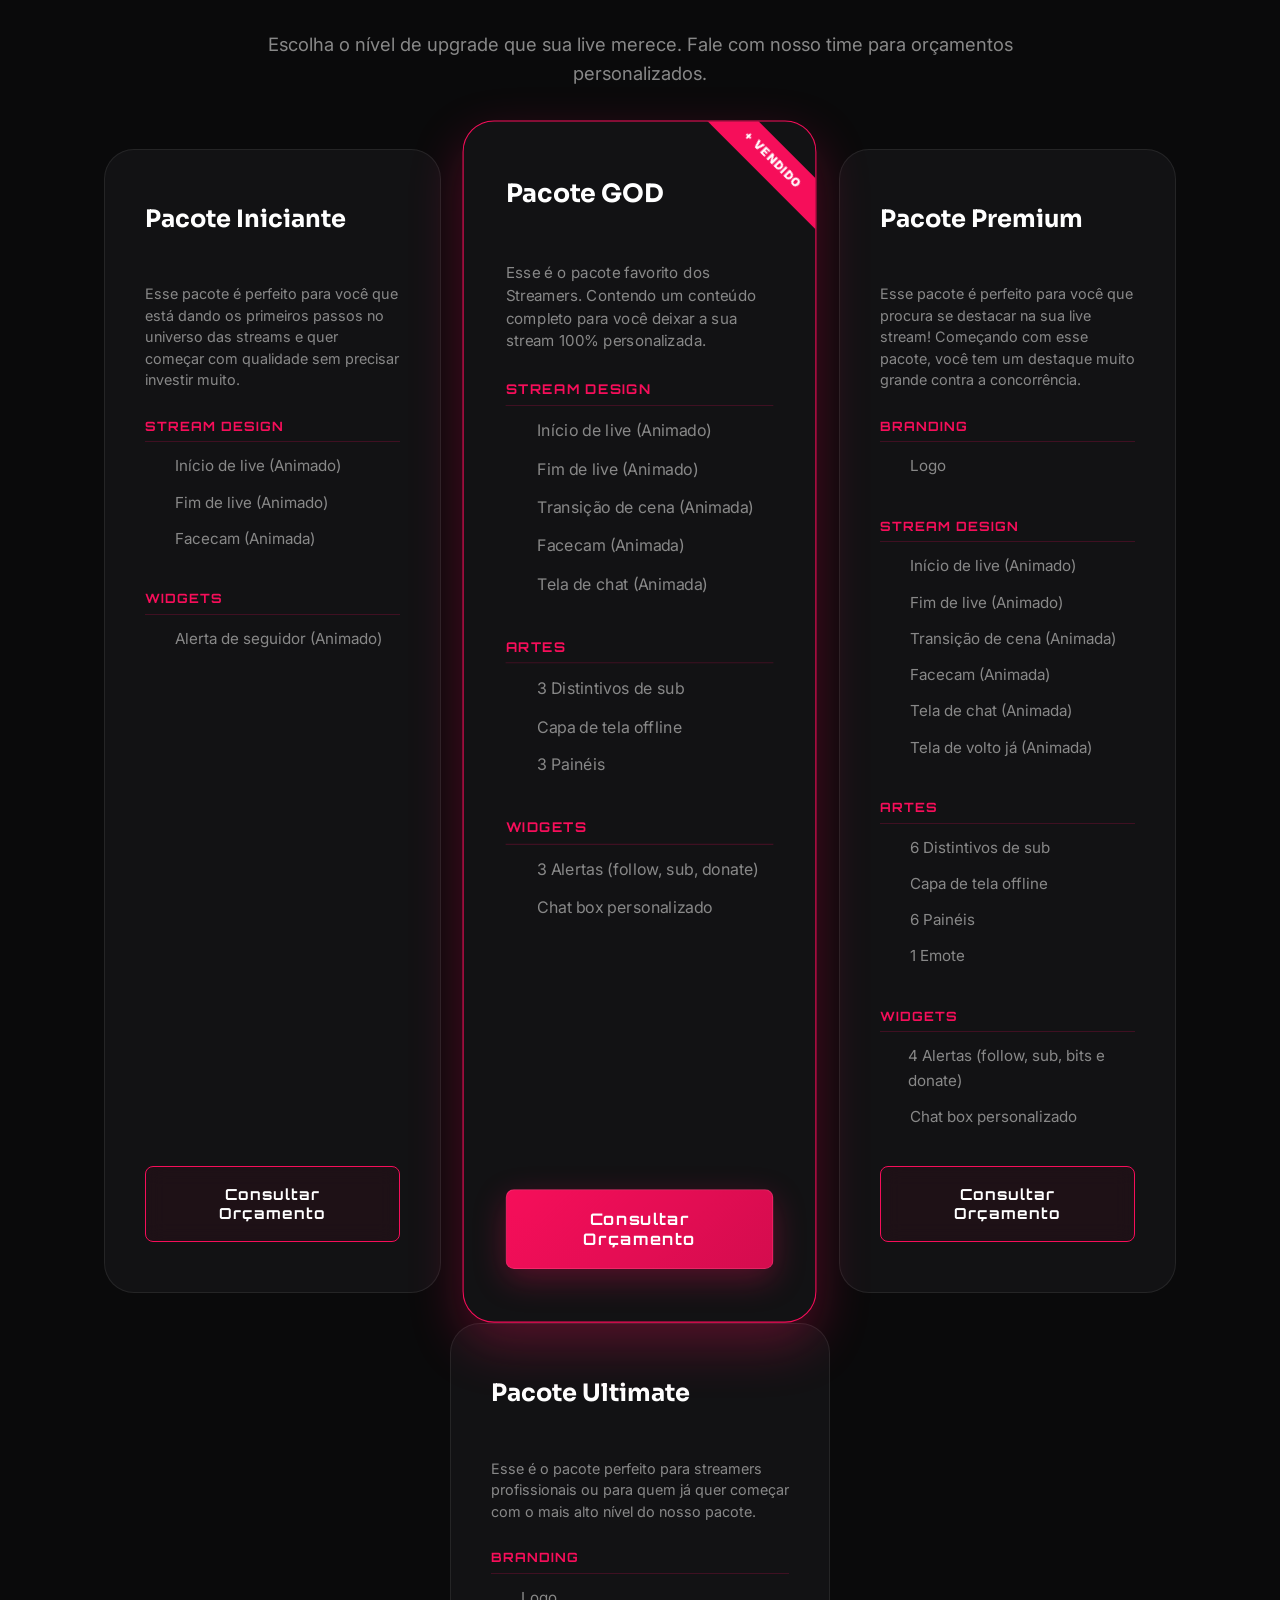
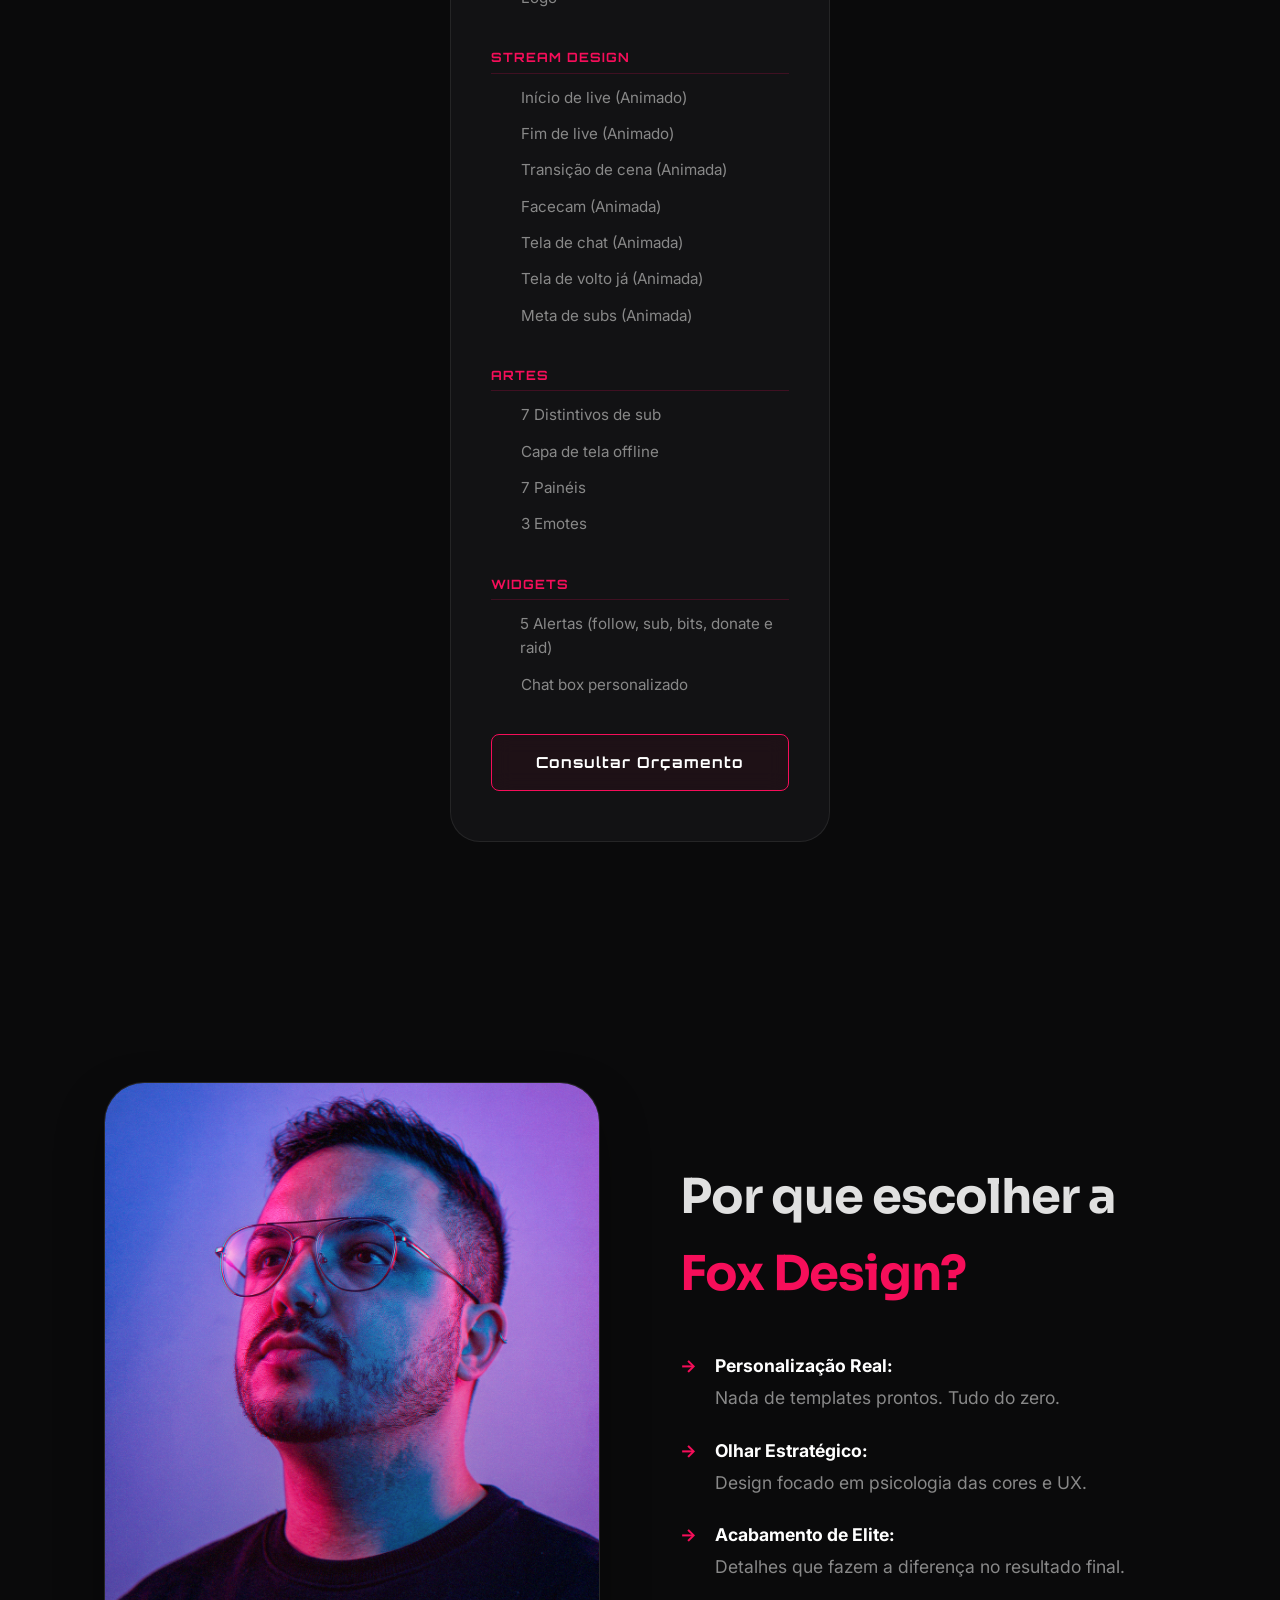
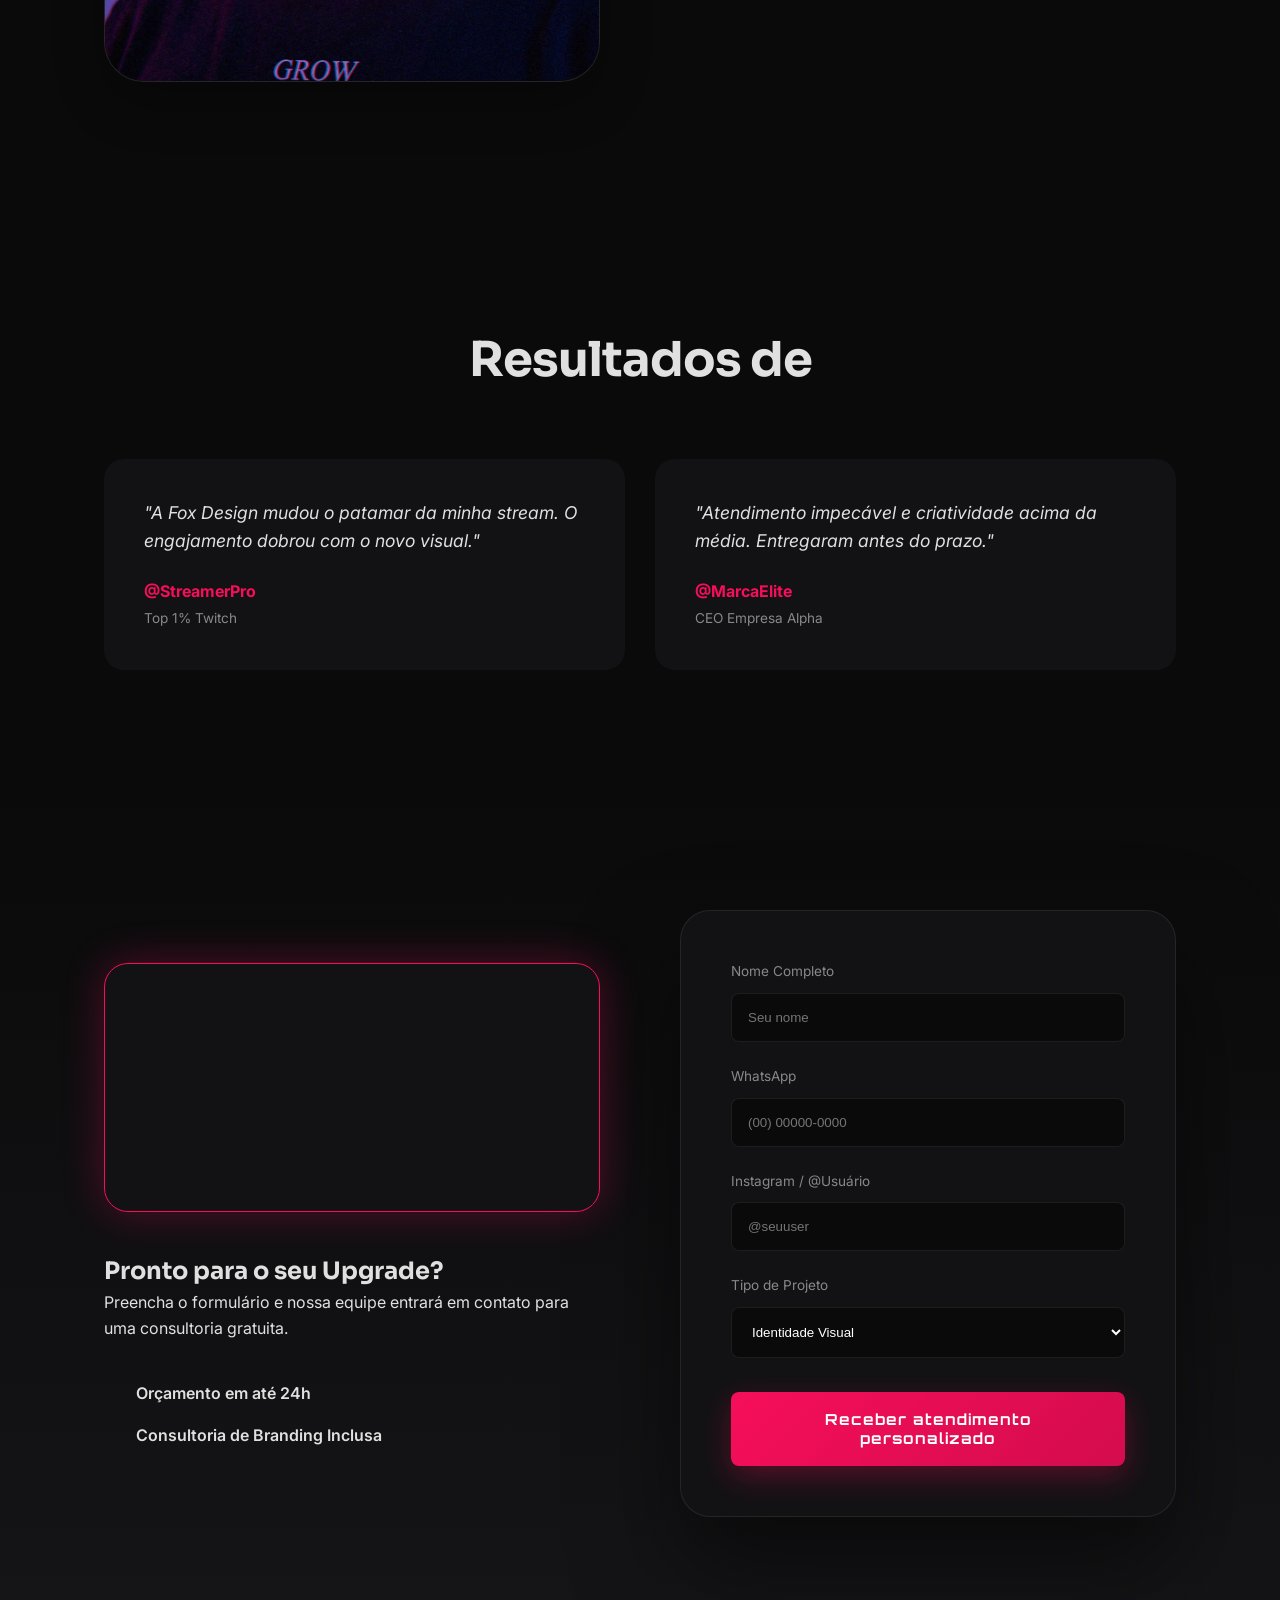
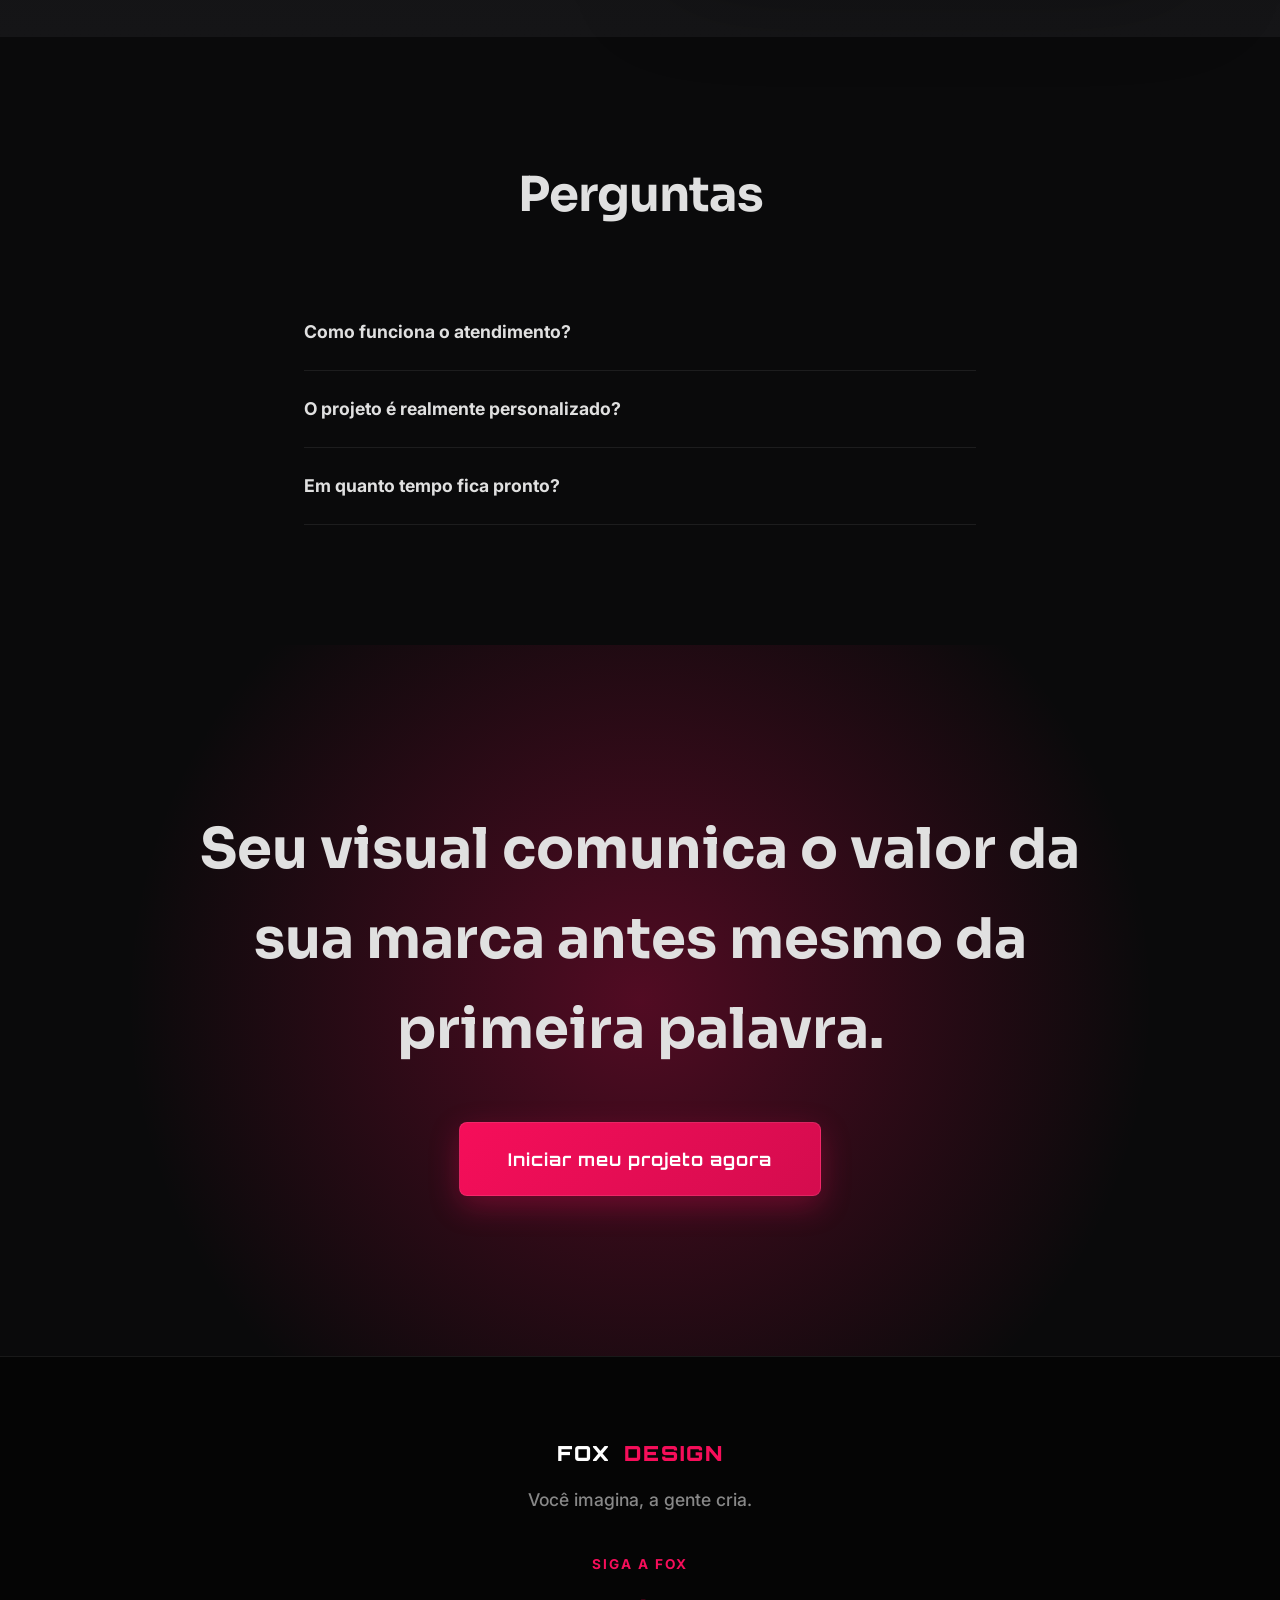
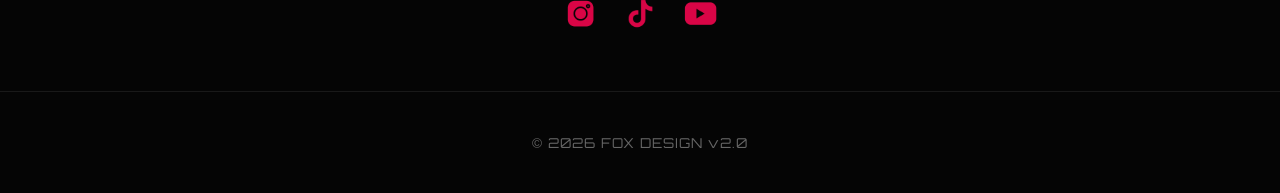
==== commit 074f7855: "fix: absolute system recovery v4.0 - standardized script versions across all HTML files and stabiliz" ====
--- a/index.html
+++ b/index.html
@@ -563,7 +563,7 @@
     </a>
 
     <!-- Scripts -->
-    <script src="fox-core.js?v=3.2"></script>
+    <script src="fox-core.js?v=4.0"></script>
     <script>
         // Inicialização garantida
         window.addEventListener('DOMContentLoaded', () => {
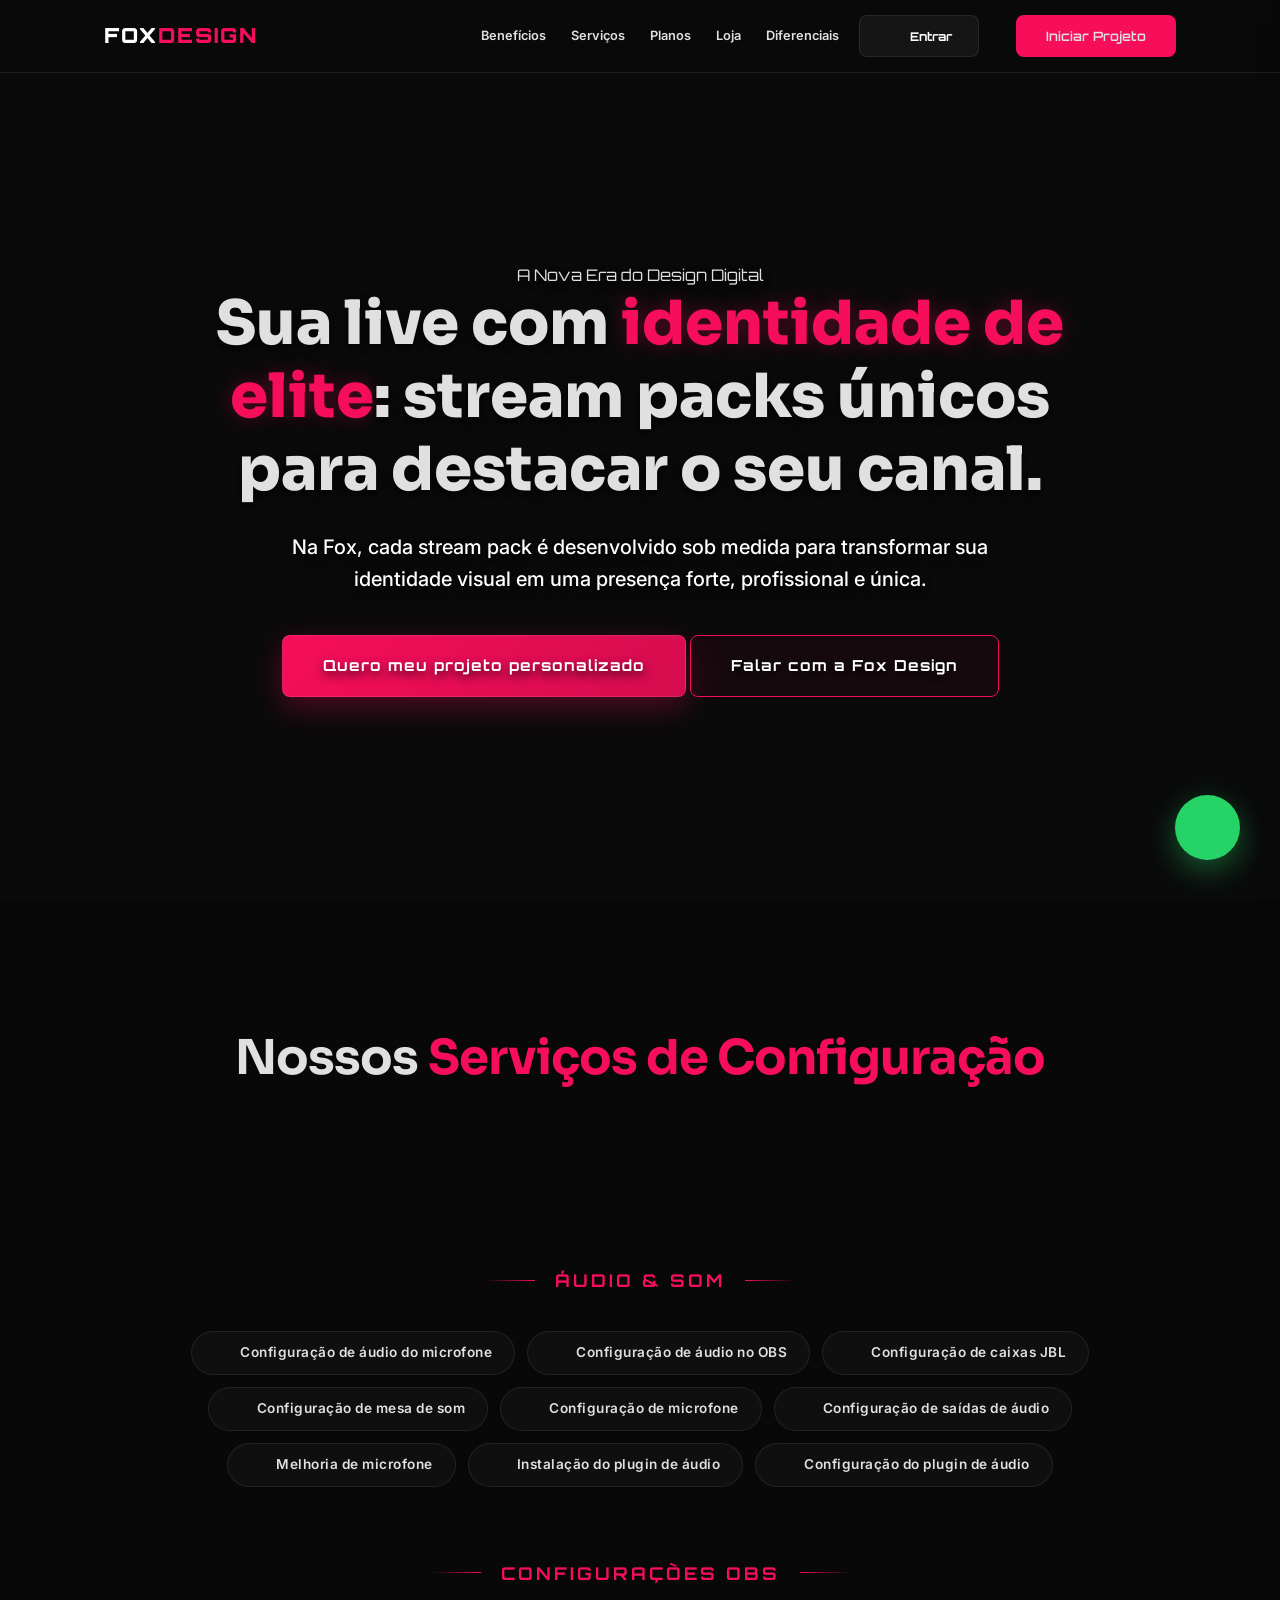
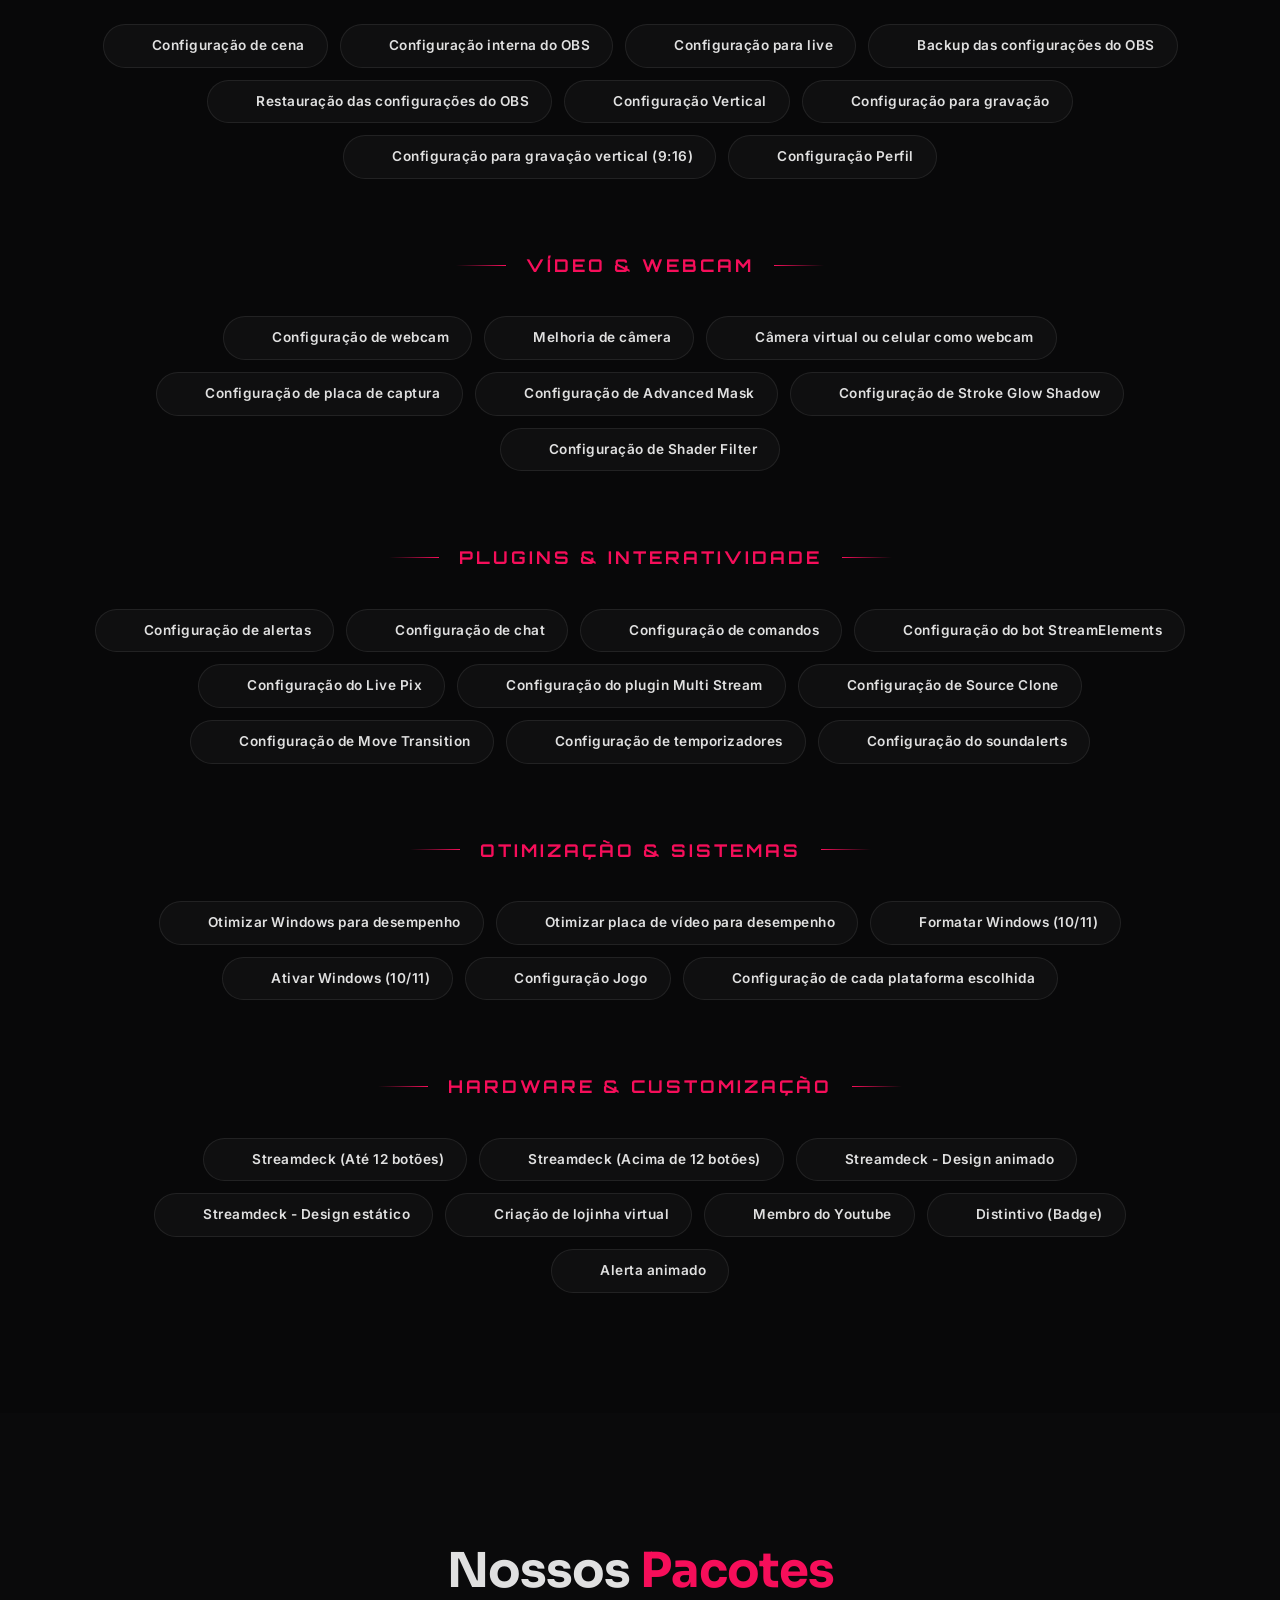
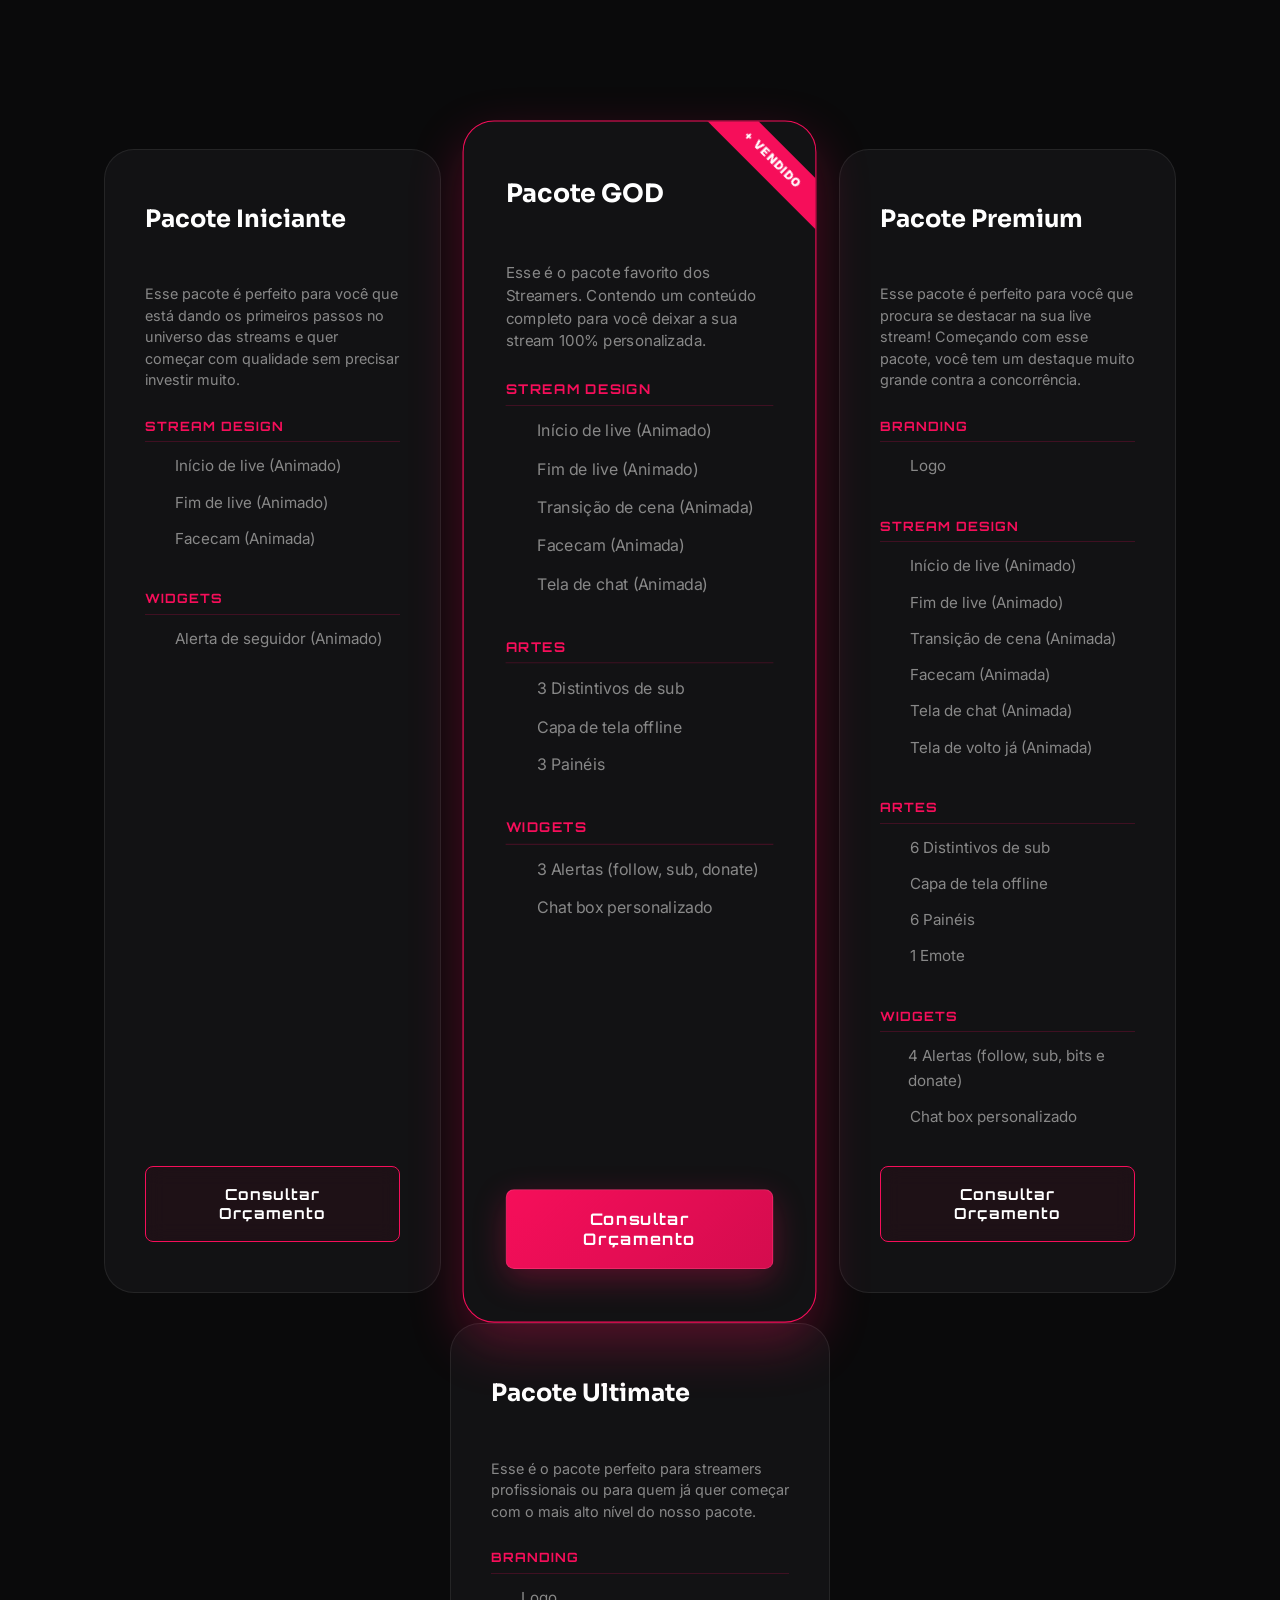
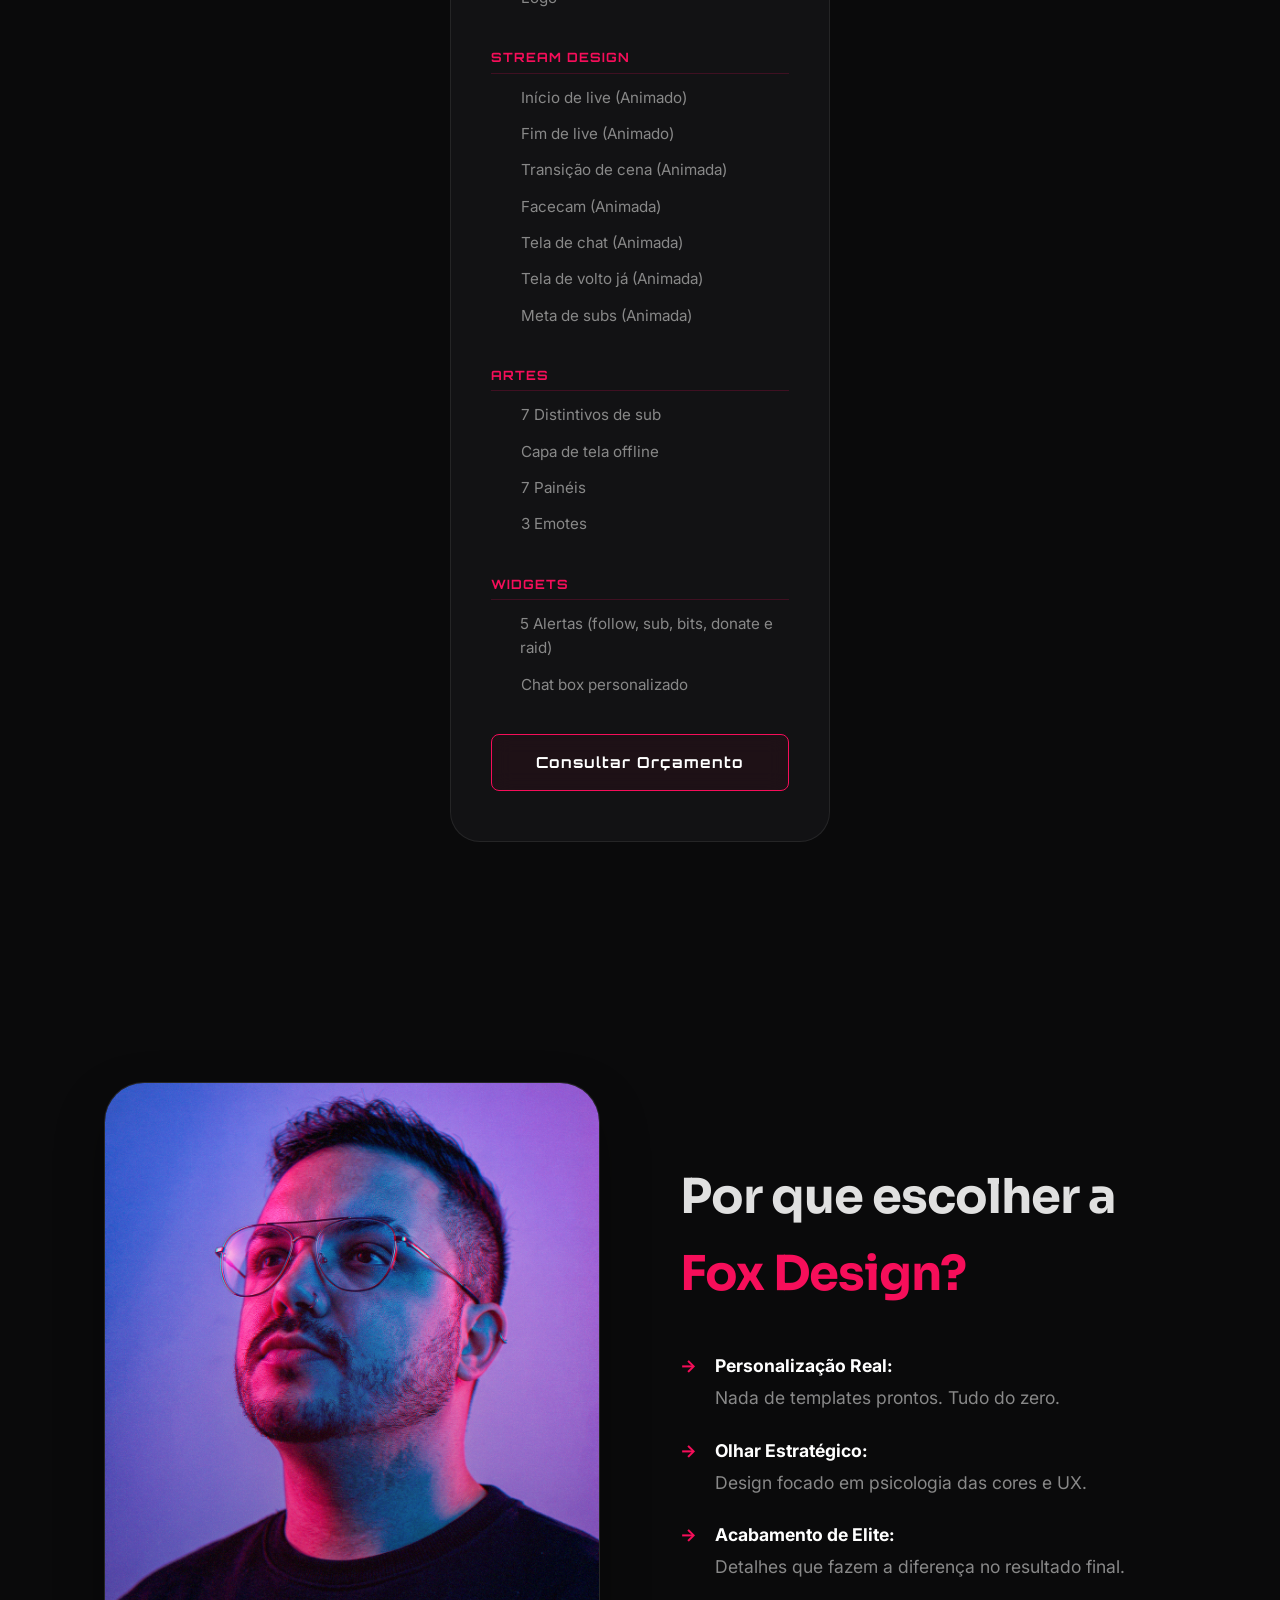
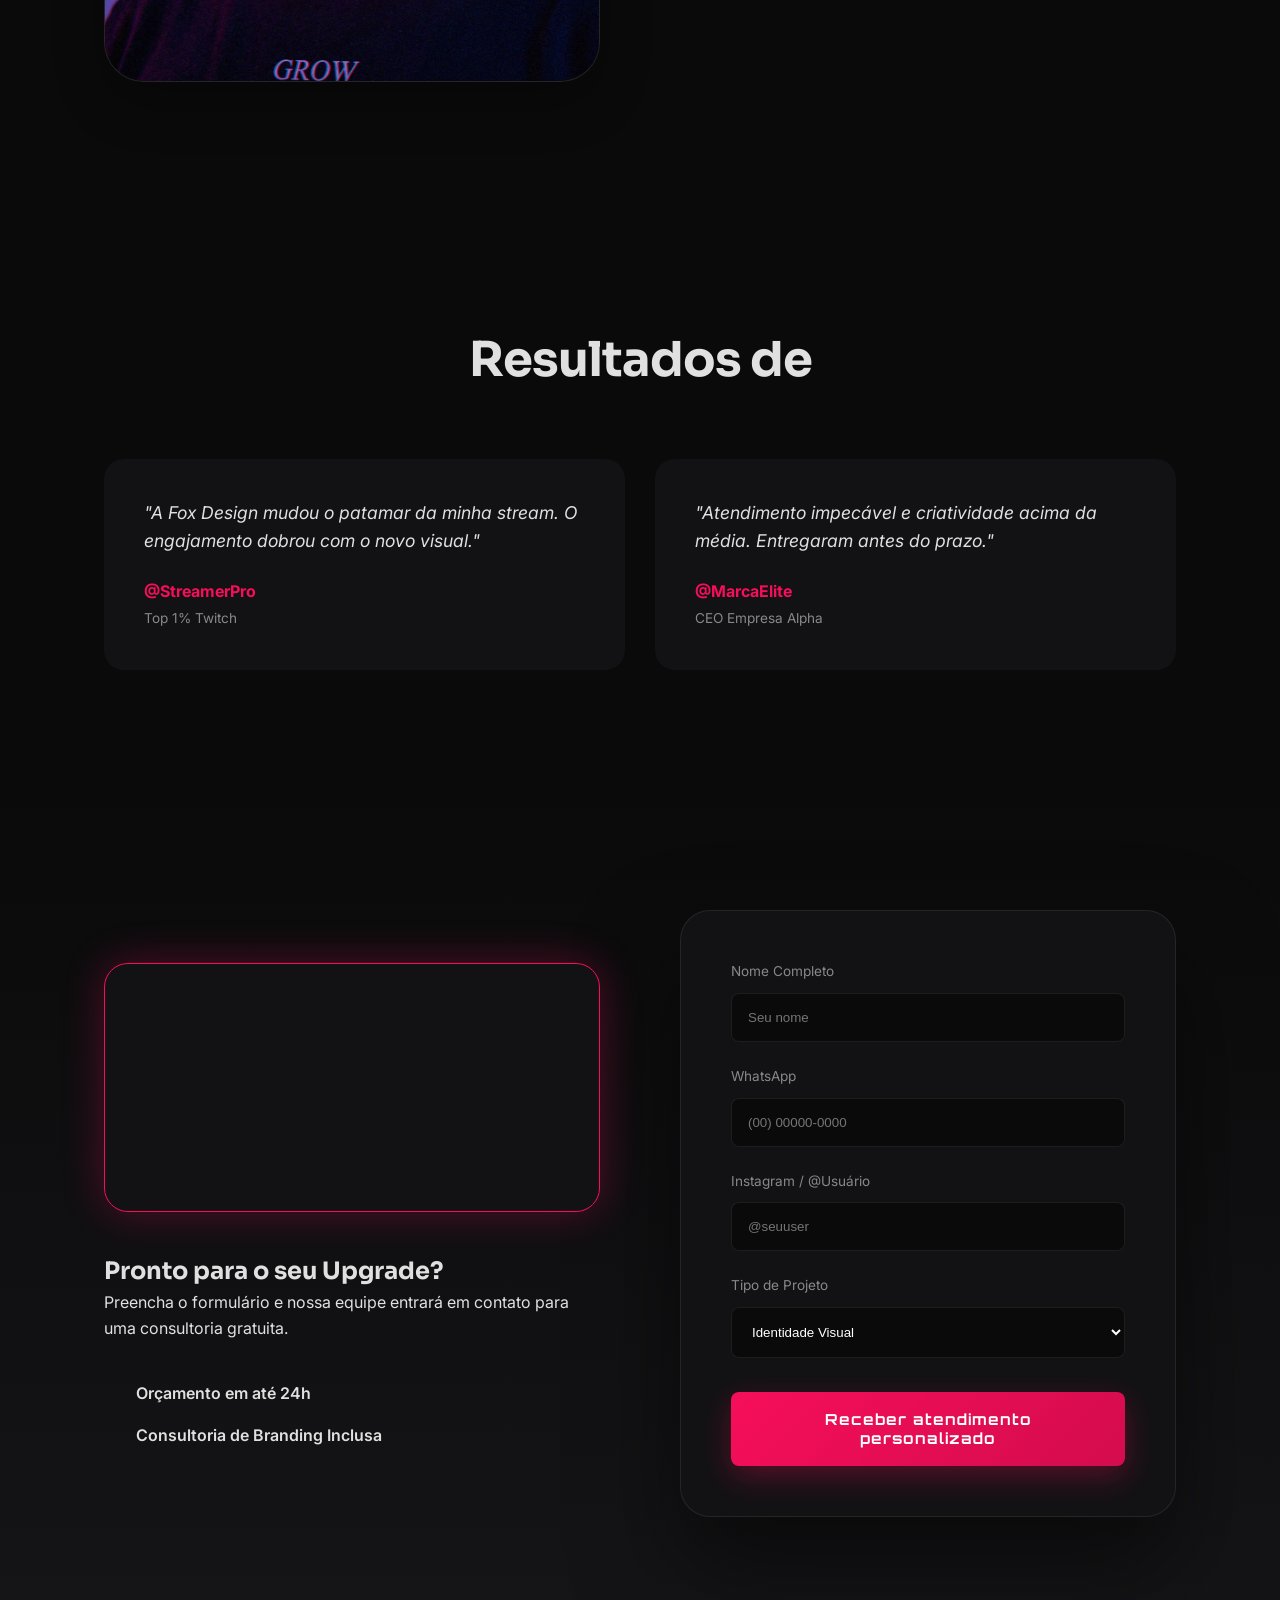
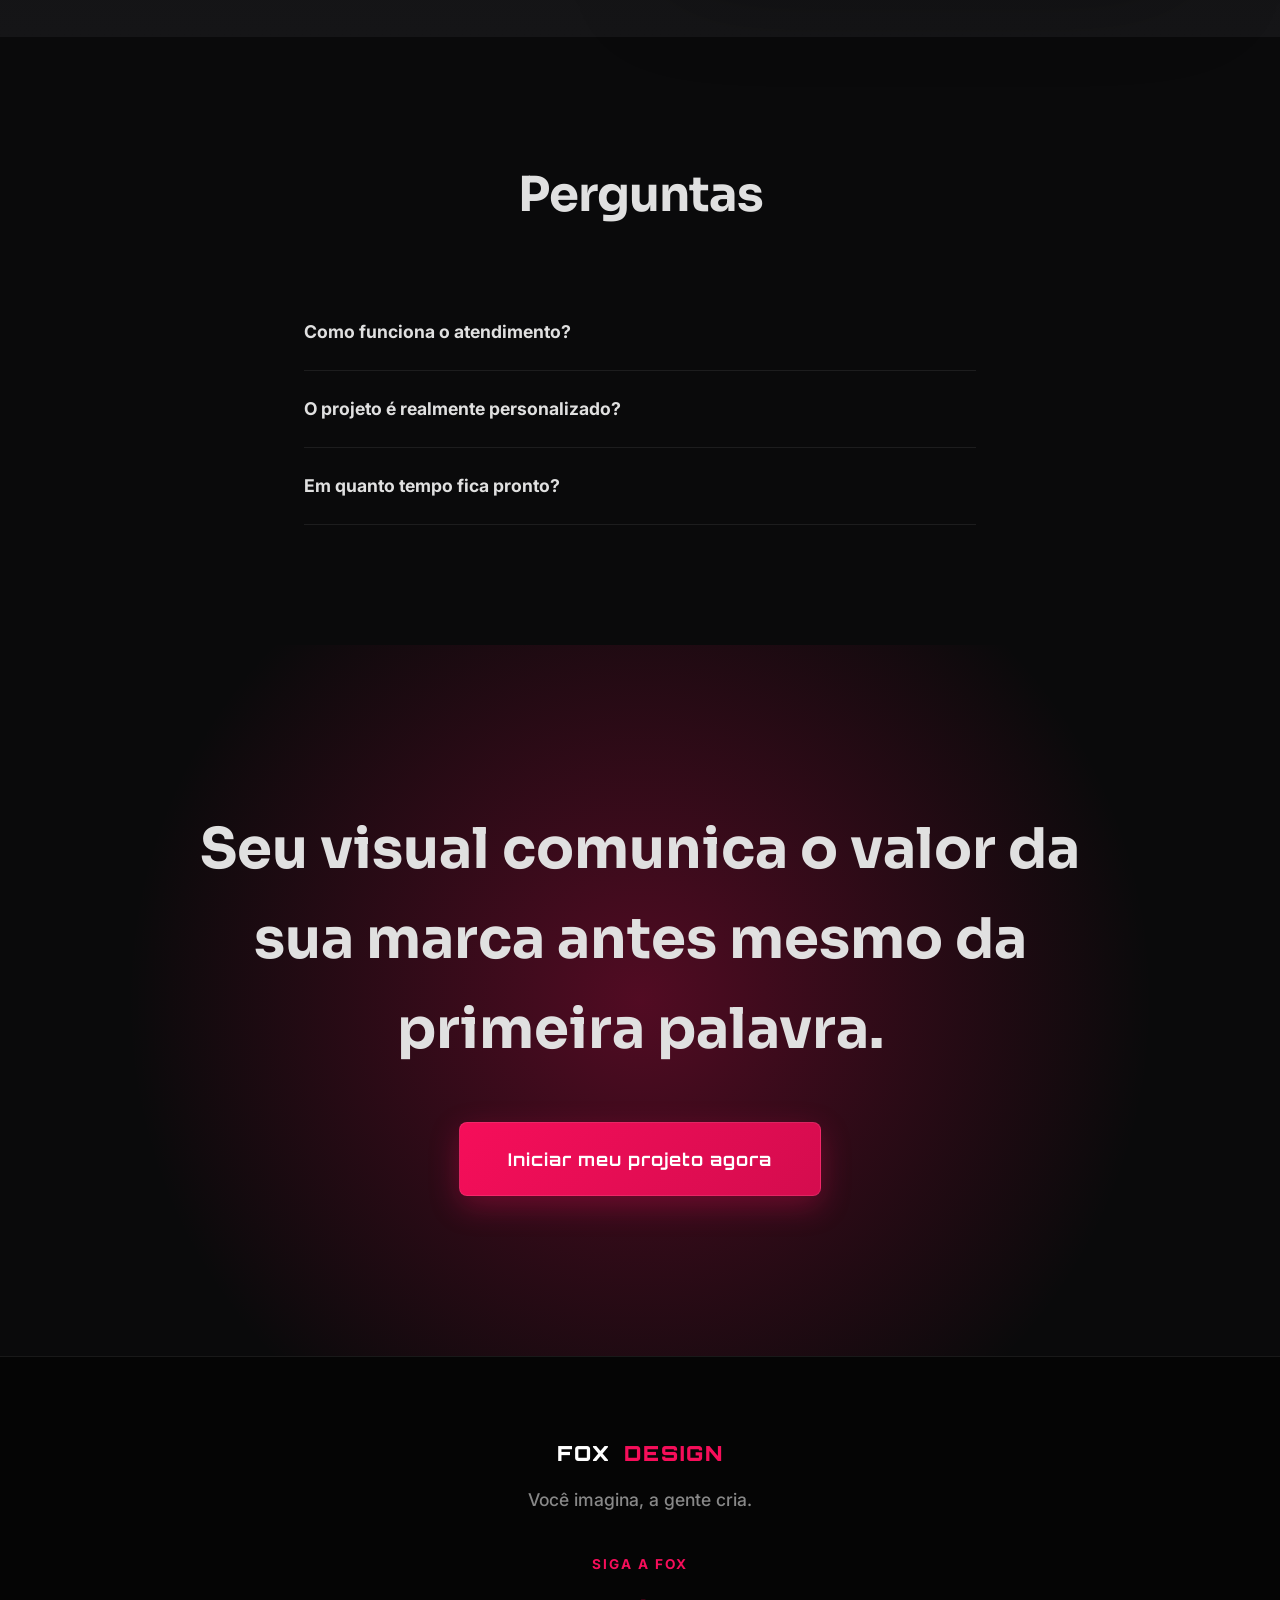
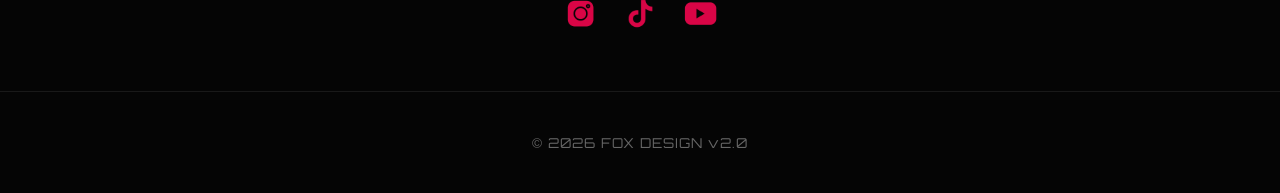
==== commit 69629fdb: "fix: implement debug protocol v4.1 - added load verification and simplified core logic to solve logi" ====
--- a/index.html
+++ b/index.html
@@ -563,7 +563,7 @@
     </a>
 
     <!-- Scripts -->
-    <script src="fox-core.js?v=4.0"></script>
+    <script src="fox-core.js?v=4.1" onerror="alert('Erro ao carregar fox-core.js! Verifique sua conexão ou cache.')"></script>
     <script>
         // Inicialização garantida
         window.addEventListener('DOMContentLoaded', () => {
